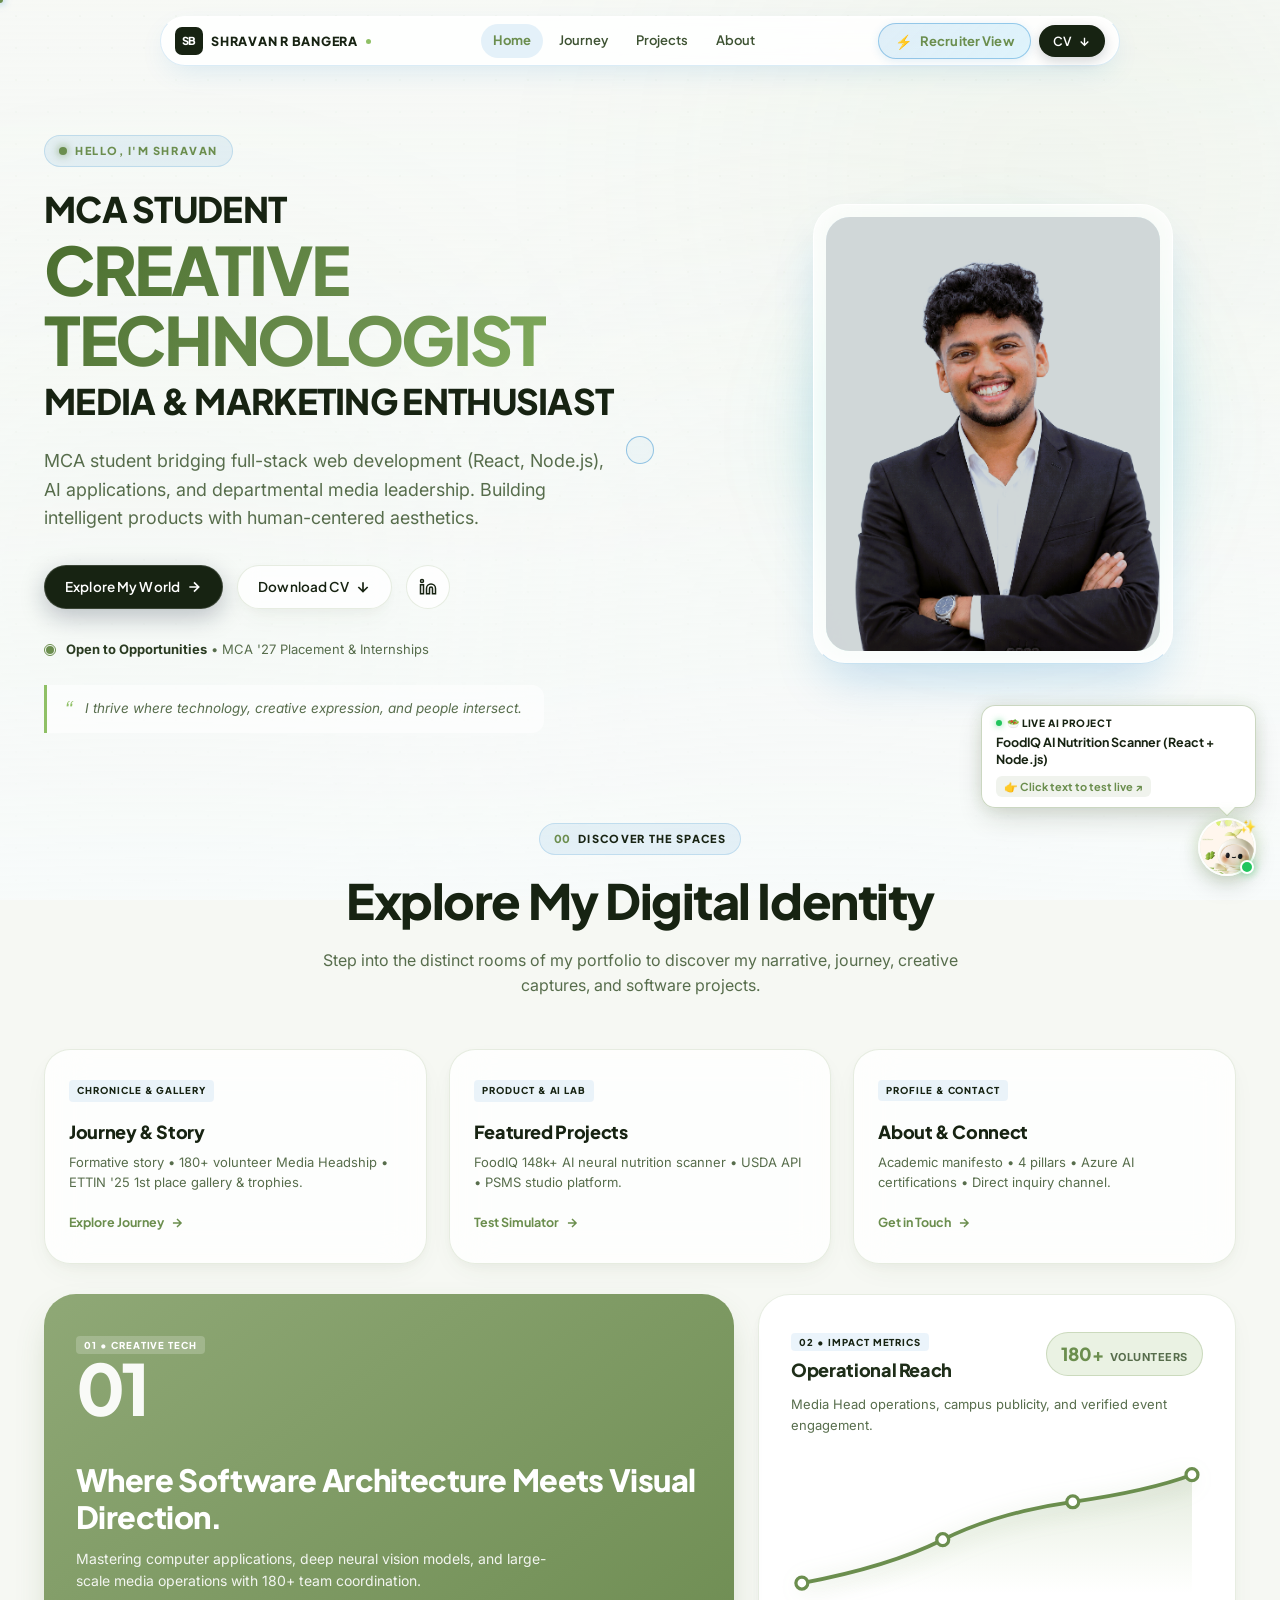
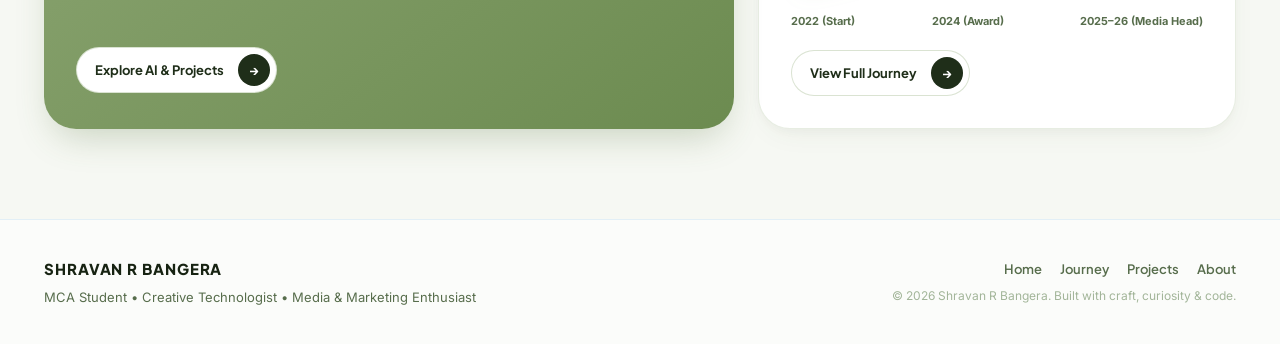
==== index.html @ a79b35d0 "Refine SproutBot AI chat panel design, SVG header icons, custom scrollbars, and avatar alignment" ====
<!DOCTYPE html>
<html lang="en">
<head>
  <meta charset="UTF-8">
  <meta name="viewport" content="width=device-width, initial-scale=1.0">
  <title>Shravan R Bangera | Digital Identity &amp; Studio</title>
  <meta name="description" content="Official personal digital studio of Shravan R Bangera — MCA student, creative technologist, media & marketing enthusiast, and award-winning photographer.">
  <meta name="author" content="Shravan R Bangera">
  <meta name="theme-color" content="#F8FBFC">

  <!-- Open Graph / Social Sharing -->
  <meta property="og:title" content="Shravan R Bangera | Creative Technologist &amp; Media Enthusiast">
  <meta property="og:description" content="A digital identity combining computer applications, visual storytelling, and departmental media leadership.">
  <meta property="og:image" content="assets/shravan-portrait.png">
  <meta property="og:type" content="website">

  <!-- Favicon -->
  <link rel="icon" type="image/svg+xml" href="data:image/svg+xml,<svg xmlns='http://www.w3.org/2000/svg' viewBox='0 0 32 32'><rect width='32' height='32' rx='8' fill='%230878C9'/><text x='16' y='22' font-family='sans-serif' font-size='18' font-weight='bold' fill='white' text-anchor='middle'>S</text></svg>">

  <!-- Google Fonts -->
  <link rel="preconnect" href="https://fonts.googleapis.com">
  <link rel="preconnect" href="https://fonts.gstatic.com" crossorigin>
  <link href="https://fonts.googleapis.com/css2?family=Inter:wght@300;400;500;600;700&family=Plus+Jakarta+Sans:ital,wght@0,300;0,400;0,500;0,600;0,700;0,800;1,600&display=swap" rel="stylesheet">

  <!-- Primary Stylesheet -->
  <link rel="stylesheet" href="style.css">
</head>
<body data-page="home">

  <!-- Custom Magnetic Cursor (Desktop) -->
  <div class="cursor-dot" id="cursorDot" aria-hidden="true"></div>
  <div class="cursor-ring" id="cursorRing" aria-hidden="true">
    <span class="cursor-label" id="cursorLabel"></span>
  </div>

  <!-- Ambient Glowing Background Canvas -->
  <div class="ambient-canvas" aria-hidden="true">
    <div class="ambient-orb orb-primary"></div>
    <div class="ambient-orb orb-secondary"></div>
    <div class="ambient-orb orb-accent"></div>
    <div class="ambient-grid-pattern"></div>
    <div class="ambient-noise-layer"></div>
  </div>

  <!-- Page Transition Curtain -->
  <div class="page-transition-curtain" id="pageTransitionCurtain" aria-hidden="true">
    <div class="curtain-brand-mark">
      <span class="curtain-mono">SB</span>
      <span class="curtain-title">SHRAVAN R BANGERA</span>
    </div>
  </div>

  <!-- Floating Glass Navigation Island -->
  <header class="studio-header" id="studioHeader">
    <nav class="nav-island glass-panel" aria-label="Main Navigation">
      <a href="index.html" class="nav-brand" data-nav-link aria-label="Shravan R Bangera Home">
        <span class="brand-monogram">SB</span>
        <span class="brand-name">SHRAVAN R BANGERA</span>
        <span class="brand-dot"></span>
      </a>

      <div class="nav-menu-wrapper" id="navMenuWrapper">
        <ul class="nav-links-list">
          <li><a href="index.html" class="nav-item active" data-nav-link>Home</a></li>
          <li><a href="journey.html" class="nav-item" data-nav-link>Journey</a></li>
          <li><a href="projects.html" class="nav-item" data-nav-link>Projects</a></li>
          <li><a href="about.html" class="nav-item" data-nav-link>About</a></li>
        </ul>
      </div>

      <div class="nav-cta-actions">
        <button class="btn btn-recruiter-toggle" id="recruiterModalTrigger" data-magnetic aria-label="Open Recruiter Executive View">
          <span class="recruiter-zap">⚡</span>
          <span>Recruiter View</span>
        </button>

        <a href="assets/SHRAVAN_RESUME.pdf" download="SHRAVAN_RESUME.pdf" target="_blank" rel="noopener" class="btn btn-pill-nav" data-magnetic>
          <span>CV</span>
          <svg class="btn-icon" width="13" height="13" viewBox="0 0 24 24" fill="none" stroke="currentColor" stroke-width="2.5"><path d="M12 5v14M19 12l-7 7-7-7"/></svg>
        </a>

        <button class="menu-toggle-btn" id="menuToggleBtn" aria-label="Toggle navigation menu" aria-expanded="false">
          <span class="menu-line line-1"></span>
          <span class="menu-line line-2"></span>
          <span class="menu-line line-3"></span>
        </button>
      </div>
    </nav>
  </header>

  <!-- Main Container for Home Page -->
  <main class="page-content-wrapper" id="mainContent">

    <!-- HOME HERO SECTION -->
    <section class="section home-hero-section">
      <div class="container hero-layout-grid">
        
        <!-- Hero Left Content -->
        <div class="hero-text-block">
          
          <div class="hero-eyebrow-pill reveal-item">
            <span class="eyebrow-pulse-dot"></span>
            <span class="eyebrow-text">HELLO, I'M SHRAVAN</span>
          </div>

          <div class="hero-headline-group reveal-item" data-delay="100">
            <h1 class="hero-main-title">
              <span class="title-sub-line">MCA STUDENT</span>
              <span class="title-hero-line gradient-text-lumina">CREATIVE TECHNOLOGIST</span>
              <span class="title-sub-line">MEDIA &amp; MARKETING ENTHUSIAST</span>
            </h1>
          </div>

          <p class="hero-bio-lead reveal-item" data-delay="200">
            MCA student bridging full-stack web development (React, Node.js), AI applications, and departmental media leadership. Building intelligent products with human-centered aesthetics.
          </p>

          <div class="hero-actions-cluster reveal-item" data-delay="300">
            <a href="about.html" class="btn btn-primary-glow" data-nav-link data-magnetic>
              <span>Explore My World</span>
              <svg class="btn-arrow" width="16" height="16" viewBox="0 0 24 24" fill="none" stroke="currentColor" stroke-width="2.5"><path d="M5 12h14M12 5l7 7-7 7"/></svg>
            </a>
            <a href="assets/SHRAVAN_RESUME.pdf" download="SHRAVAN_RESUME.pdf" target="_blank" rel="noopener" class="btn btn-glass-card" data-magnetic>
              <span>Download CV</span>
              <svg class="btn-arrow" width="16" height="16" viewBox="0 0 24 24" fill="none" stroke="currentColor" stroke-width="2.5"><path d="M12 5v14M19 12l-7 7-7-7"/></svg>
            </a>
            <a href="https://www.linkedin.com/in/shravan-r-bangera-7bb053246" target="_blank" rel="noopener" class="btn btn-glass-icon" aria-label="LinkedIn Profile" data-magnetic>
              <svg width="18" height="18" viewBox="0 0 24 24" fill="none" stroke="currentColor" stroke-width="2"><path d="M16 8a6 6 0 0 1 6 6v7h-4v-7a2 2 0 0 0-2-2 2 2 0 0 0-2 2v7h-4v-7a6 6 0 0 1 6-6z"/><rect x="2" y="9" width="4" height="12"/><circle cx="4" cy="4" r="2"/></svg>
            </a>
          </div>

          <div class="hero-status-strip reveal-item" data-delay="400">
            <div class="status-indicator">
              <span class="pulse-ring"></span>
              <span class="status-dot"></span>
            </div>
            <span class="status-msg"><strong>Open to Opportunities</strong> &bull; MCA '27 Placement &amp; Internships</span>
          </div>

          <div class="hero-editorial-quote reveal-item" data-delay="450">
            <span class="quote-symbol">“</span>
            <p>I thrive where technology, creative expression, and people intersect.</p>
          </div>
        </div>

        <!-- Hero Right: Portrait with Glass Halo -->
        <div class="hero-visual-block reveal-item" data-delay="250">
          <div class="portrait-stage-wrapper" id="portraitStage">
            <div class="portrait-aura-glow" aria-hidden="true"></div>
            <div class="portrait-glass-aperture">
              <div class="portrait-image-container">
                <img src="assets/shravan-portrait.png" alt="Shravan R Bangera - MCA Student and Creative Technologist" class="portrait-image" loading="eager">
              </div>
              <div class="portrait-glass-rim"></div>
            </div>
          </div>
        </div>

      </div>
    </section>

    <!-- DIGITAL STUDIO ROOM PORTALS -->
    <section class="section home-portals-section">
      <div class="container">
        
        <div class="section-editorial-header text-center">
          <div class="header-tag-pill">
            <span class="tag-number">00</span>
            <span class="tag-title">DISCOVER THE SPACES</span>
          </div>
          <h2 class="section-giant-title">Explore My Digital Identity</h2>
          <p class="section-lead-paragraph">
            Step into the distinct rooms of my portfolio to discover my narrative, journey, creative captures, and software projects.
          </p>
        </div>

        <div class="portals-quad-grid" style="grid-template-columns: repeat(auto-fit, minmax(280px, 1fr));">
          
          <!-- Portal 1: Journey (Story, Milestones & Creative Work) -->
          <a href="journey.html" class="portal-room-card glass-panel" data-nav-link>
            <div class="portal-card-top">
              <span class="portal-badge">CHRONICLE &amp; GALLERY</span>
            </div>
            <h3 class="portal-title">Journey &amp; Story</h3>
            <p class="portal-sub">Formative story &bull; 180+ volunteer Media Headship &bull; ETTIN '25 1st place gallery &amp; trophies.</p>
            <div class="portal-cta-arrow">
              <span>Explore Journey</span>
              <svg width="14" height="14" viewBox="0 0 24 24" fill="none" stroke="currentColor" stroke-width="2.5"><path d="M5 12h14M12 5l7 7-7 7"/></svg>
            </div>
          </a>

          <!-- Portal 2: Projects & AI Lab -->
          <a href="projects.html" class="portal-room-card glass-panel" data-nav-link>
            <div class="portal-card-top">
              <span class="portal-badge">PRODUCT &amp; AI LAB</span>
            </div>
            <h3 class="portal-title">Featured Projects</h3>
            <p class="portal-sub">FoodIQ 148k+ AI neural nutrition scanner &bull; USDA API &bull; PSMS studio platform.</p>
            <div class="portal-cta-arrow">
              <span>Test Simulator</span>
              <svg width="14" height="14" viewBox="0 0 24 24" fill="none" stroke="currentColor" stroke-width="2.5"><path d="M5 12h14M12 5l7 7-7 7"/></svg>
            </div>
          </a>

          <!-- Portal 3: About & Contact -->
          <a href="about.html" class="portal-room-card glass-panel" data-nav-link>
            <div class="portal-card-top">
              <span class="portal-badge">PROFILE &amp; CONTACT</span>
            </div>
            <h3 class="portal-title">About &amp; Connect</h3>
            <p class="portal-sub">Academic manifesto &bull; 4 pillars &bull; Azure AI certifications &bull; Direct inquiry channel.</p>
            <div class="portal-cta-arrow">
              <span>Get in Touch</span>
              <svg width="14" height="14" viewBox="0 0 24 24" fill="none" stroke="currentColor" stroke-width="2.5"><path d="M5 12h14M12 5l7 7-7 7"/></svg>
            </div>
          </a>

        </div>

        <!-- BENTO TELEMETRY & STUDIO HIGHLIGHTS (Editorial Bento Grid) -->
        <div class="bento-hero-grid reveal-item" data-delay="300">
          
          <!-- Left Bento Green Card (Inspired by Image 1) -->
          <div class="bento-card-green">
            <div class="bento-card-top">
              <span class="portal-badge" style="background: rgba(255,255,255,0.2); color: #FFFFFF;">01 &bull; CREATIVE TECH</span>
              <div class="bento-big-num">01</div>
            </div>
            
            <div>
              <h3 style="font-size: clamp(1.4rem, 2.4vw, 2rem); font-weight: 800; line-height: 1.2; margin-bottom: 12px;">
                Where Software Architecture Meets Visual Direction.
              </h3>
              <p style="font-size: 14px; opacity: 0.9; line-height: 1.6; margin-bottom: 24px; max-width: 480px;">
                Mastering computer applications, deep neural vision models, and large-scale media operations with 180+ team coordination.
              </p>
            </div>

            <a href="projects.html" class="bento-pill-action" data-nav-link>
              <span>Explore AI &amp; Projects</span>
              <span class="bento-circle-arrow">&rarr;</span>
            </a>
          </div>

          <!-- Right Bento Cream Card with Interactive Telemetry Chart -->
          <div class="bento-card-cream">
            <div>
              <div class="chart-header-row" style="margin-bottom: 12px;">
                <div class="chart-title-group">
                  <span class="portal-badge">02 &bull; IMPACT METRICS</span>
                  <h3 style="margin-top: 6px;">Operational Reach</h3>
                </div>
                <div class="chart-hud-stat">
                  <span class="chart-hud-val">180+</span>
                  <span class="chart-hud-label">Volunteers</span>
                </div>
              </div>

              <p style="font-size: 13px; color: var(--text-muted); margin-bottom: 16px;">
                Media Head operations, campus publicity, and verified event engagement.
              </p>

              <!-- Interactive SVG Telemetry Sparkline Chart -->
              <svg class="svg-telemetry-chart" viewBox="0 0 380 140" aria-label="Volunteer & Operations Growth Chart">
                <defs>
                  <linearGradient id="sageAreaGrad" x1="0" y1="0" x2="0" y2="1">
                    <stop offset="0%" stop-color="#6B8E4E" stop-opacity="0.35"/>
                    <stop offset="100%" stop-color="#8FC065" stop-opacity="0.0"/>
                  </linearGradient>
                </defs>
                <path class="chart-area" d="M 10 120 Q 90 105, 140 80 T 260 45 T 370 20 L 370 130 L 10 130 Z"/>
                <path class="chart-line" d="M 10 120 Q 90 105, 140 80 T 260 45 T 370 20"/>
                
                <!-- Data Points -->
                <circle class="chart-point" cx="10" cy="120" data-val="2022: Social Media Coordinator (15+)"/>
                <circle class="chart-point" cx="140" cy="80" data-val="2023: Digital Head (60+)"/>
                <circle class="chart-point" cx="260" cy="45" data-val="2024: Best Service Award (120+)"/>
                <circle class="chart-point" cx="370" cy="20" data-val="2025: Media Head (180+ Team)"/>
              </svg>

              <div style="display: flex; justify-content: space-between; font-size: 11px; font-weight: 700; color: var(--text-muted); margin-top: 8px;">
                <span>2022 (Start)</span>
                <span>2024 (Award)</span>
                <span>2025–26 (Media Head)</span>
              </div>
            </div>

            <div style="margin-top: 20px;">
              <a href="journey.html" class="bento-pill-action" data-nav-link>
                <span>View Full Journey</span>
                <span class="bento-circle-arrow">&rarr;</span>
              </a>
            </div>
          </div>

        </div>

      </div>
    </section>

  </main>

  <!-- RECRUITER EXECUTIVE BRIEFING MODAL -->
  <div class="modal-scrim" id="recruiterModal" role="dialog" aria-modal="true" aria-hidden="true" tabindex="-1">
    <div class="recruiter-dialog glass-panel">
      <button class="modal-close-trigger" id="recruiterCloseBtn" aria-label="Close Recruiter View" data-magnetic>&times;</button>
      
      <div class="recruiter-header-bar">
        <div>
          <span class="recruiter-kicker">⚡ 1-MINUTE EXECUTIVE BRIEFING</span>
          <h2 class="recruiter-name">SHRAVAN R BANGERA</h2>
          <p class="recruiter-title">MCA Postgraduate Student &bull; Full-Stack &amp; AI Applications &bull; Media &amp; Marketing Operations</p>
        </div>
        <a href="assets/SHRAVAN_RESUME.pdf" download="SHRAVAN_RESUME.pdf" target="_blank" rel="noopener" class="btn btn-primary-glow" data-magnetic>
          <span>Download Official CV (PDF)</span>
          <svg width="14" height="14" viewBox="0 0 24 24" fill="none" stroke="currentColor" stroke-width="2.5"><path d="M12 5v14M19 12l-7 7-7-7"/></svg>
        </a>
      </div>

      <div class="recruiter-body-grid">
        
        <!-- Column 1: Core Value Proposition -->
        <div class="recruiter-col">
          <h3 class="recruiter-section-title">Candidate Profile</h3>
          <p class="recruiter-summary-text">
            MCA postgraduate student with hands-on experience in full-stack web development (React, Node.js/Express), AI-powered applications, and project/event coordination. Skilled in technical documentation, data management, and digital campaigns.
          </p>

          <h3 class="recruiter-section-title" style="margin-top: 18px;">Education</h3>
          <ul class="recruiter-quick-list">
            <li><strong>MCA (2025–2027)</strong> — N.M.A.M. Institute of Technology, Nitte</li>
            <li><strong>BCA (2022–2025)</strong> — Dr. NSAM First Grade College, Nitte</li>
          </ul>

          <h3 class="recruiter-section-title" style="margin-top: 18px;">Core Competencies</h3>
          <div class="recruiter-chips">
            <span>Python</span>
            <span>MERN Stack</span>
            <span>React</span>
            <span>Node.js</span>
            <span>Express.js</span>
            <span>AI/ML Fundamentals</span>
            <span>Prompt Engineering</span>
            <span>Project Coordination</span>
            <span>Media Operations</span>
            <span>Git &amp; SQL</span>
          </div>
        </div>

        <!-- Column 2: Key Milestones & Direct Actions -->
        <div class="recruiter-col">
          <h3 class="recruiter-section-title">Verified Key Milestones</h3>
          <ul class="recruiter-milestones-list">
            <li><strong>Media Head (MCA Dept, NMAMIT):</strong> Coordinated logistics &amp; media across 5+ programs with 180+ volunteers; published 15+ promotional campaigns.</li>
            <li><strong>Media Team Member (BCA Program):</strong> Grew average post engagement by 87% across 4 departmental events; cut documentation time by 50% using AI tools.</li>
            <li><strong>Internship (Zephyr Technologies):</strong> Prepared technical documentation for MERN Stack projects and development workflows.</li>
            <li><strong>Top Project (FoodIQ):</strong> AI food recognition web app (React, Node.js/Express) with 148,000+ image deep learning model &amp; USDA nutrition database.</li>
            <li><strong>Honours &amp; Awards:</strong> 1st Place Photography (ETTIN 2025 National Fest &amp; Nitte Aqua Lens 2024); 2nd Place (AGON 2024).</li>
          </ul>

          <h3 class="recruiter-section-title" style="margin-top: 18px;">Direct Placement Contacts</h3>
          <div class="recruiter-contact-strip">
            <a href="mailto:shravanrbangera@gmail.com" class="rec-contact-item">📧 shravanrbangera@gmail.com</a>
            <a href="tel:+919964429300" class="rec-contact-item">📱 +91 9964429300</a>
            <a href="https://www.linkedin.com/in/shravan-r-bangera-7bb053246" target="_blank" rel="noopener" class="rec-contact-item">🔗 linkedin.com/in/shravan-r-bangera-7bb053246</a>
            <a href="assets/shravan-bangera-resume.html" target="_blank" rel="noopener" class="rec-contact-item">📄 View Interactive HTML Resume</a>
          </div>
        </div>

      </div>
    </div>
  </div>

  <!-- Shared Minimal Footer -->
  <footer class="studio-footer">
    <div class="container footer-content-wrap">
      <div class="footer-left-brand">
        <a href="index.html" class="footer-logo" data-nav-link>SHRAVAN R BANGERA</a>
        <p class="footer-identity-tag">MCA Student &bull; Creative Technologist &bull; Media &amp; Marketing Enthusiast</p>
      </div>

      <div class="footer-right-cluster">
        <div class="footer-nav-links">
          <a href="index.html" data-nav-link>Home</a>
          <a href="journey.html" data-nav-link>Journey</a>
          <a href="projects.html" data-nav-link>Projects</a>
          <a href="about.html" data-nav-link>About</a>
        </div>
        <p class="footer-copyright">&copy; 2026 Shravan R Bangera. Built with craft, curiosity &amp; code.</p>
      </div>
    </div>
  </footer>

  <!-- Interactive Smart AI Robot Companion & Profile Navigator -->
  <aside class="cloud-mascot-companion" id="cloudMascot" aria-label="Smart AI Profile Navigator">
    <div class="mascot-speech-bubble" id="mascotBubble" role="status">
      <span class="bubble-text">Hi! I'm SproutBot 🤖 Ask me anything or search my work!</span>
    </div>
    <button class="mascot-avatar-btn" id="mascotAvatarBtn" aria-label="Open SproutBot AI Profile Navigator" data-magnetic>
      <img src="assets/sprout-mascot.jpg" alt="SproutBot AI Navigator" class="mascot-img">
      <span class="mascot-sparkle">✨</span>
      <span class="mascot-badge-online"></span>
    </button>

    <!-- Smart AI Chatbot Interactive Modal Panel -->
    <div class="mascot-chat-panel glass-panel" id="mascotChatPanel" aria-hidden="true" role="dialog" aria-label="SproutBot AI Assistant">
      <div class="chat-panel-header">
        <div class="chat-header-info">
          <div class="chat-avatar-frame">
            <img src="assets/sprout-mascot.jpg" alt="SproutBot" class="chat-avatar-mini">
            <span class="avatar-live-dot"></span>
          </div>
          <div>
            <div class="chat-bot-title">SproutBot AI <span class="bot-badge">SMART GUIDE</span></div>
            <div class="chat-bot-status">Trained on Shravan's Full Profile</div>
          </div>
        </div>
        <div class="chat-header-actions">
          <button class="chat-icon-btn" id="chatResetBtn" title="Clear Conversation" aria-label="Clear Conversation">
            <svg width="13" height="13" viewBox="0 0 24 24" fill="none" stroke="currentColor" stroke-width="2.4" stroke-linecap="round" stroke-linejoin="round">
              <path d="M3 12a9 9 0 0 1 9-9 9.75 9.75 0 0 1 6.74 2.74L21 8"></path>
              <path d="M21 3v5h-5"></path>
              <path d="M21 12a9 9 0 0 1-9 9 9.75 9.75 0 0 1-6.74-2.74L3 16"></path>
              <path d="M8 16H3v5"></path>
            </svg>
          </button>
          <button class="chat-icon-btn" id="chatCloseBtn" title="Close Chat" aria-label="Close Chat">
            <svg width="13" height="13" viewBox="0 0 24 24" fill="none" stroke="currentColor" stroke-width="2.5" stroke-linecap="round" stroke-linejoin="round">
              <line x1="18" y1="6" x2="6" y2="18"></line>
              <line x1="6" y1="6" x2="18" y2="18"></line>
            </svg>
          </button>
        </div>
      </div>

      <div class="chat-quick-chips-bar" id="chatQuickChips">
        <button class="chat-chip-btn" data-query="projects">🚀 Projects</button>
        <button class="chat-chip-btn" data-query="foodiq">🥗 FoodIQ AI</button>
        <button class="chat-chip-btn" data-query="awards">🏆 Awards</button>
        <button class="chat-chip-btn" data-query="photography">📸 Photography</button>
        <button class="chat-chip-btn" data-query="leadership">📢 180+ Volunteers</button>
        <button class="chat-chip-btn" data-query="skills">🛠️ Skills</button>
        <button class="chat-chip-btn" data-query="resume">📄 Resume</button>
        <button class="chat-chip-btn" data-query="contact">📧 Contact</button>
      </div>

      <div class="chat-messages-container" id="chatMessagesContainer" role="log" aria-live="polite"></div>

      <form class="chat-input-wrapper" id="chatInputForm" autocomplete="off">
        <input 
          type="text" 
          id="chatInputText" 
          class="chat-input-field" 
          placeholder="Ask me anything (e.g. FoodIQ, awards, skills)..." 
          aria-label="Ask SproutBot AI"
        >
        <button type="submit" class="chat-send-btn" id="chatSendBtn" aria-label="Send query">
          <svg width="15" height="15" viewBox="0 0 24 24" fill="none" stroke="currentColor" stroke-width="2.5" stroke-linecap="round" stroke-linejoin="round">
            <line x1="22" y1="2" x2="11" y2="13"></line>
            <polygon points="22 2 15 22 11 13 2 9 22 2"></polygon>
          </svg>
        </button>
      </form>
    </div>
  </aside>

  <!-- Script -->
  <script src="script.js"></script>
</body>
</html>
---- style.css ----
/* ==========================================================================
   SHRAVAN R BANGERA — MULTI-PAGE DIGITAL STUDIO STYLESHEET
   Design Language: Apple Cleanliness + Studio Editorial + Frutiger Aero Glow + Soft Glassmorphism
   ========================================================================== */

/* --------------------------------------------------------------------------
   1. DESIGN TOKENS & CSS CUSTOM PROPERTIES
   -------------------------------------------------------------------------- */
:root {
  /* Color Palette — Sage, Pistachio & Forest Green */
  --sage-deep: #172312;
  --sage-dark: #2A3B21;
  --sage-primary: #6B8E4E;
  --sage-vivid: #7BA35A;
  --sage-sprout: #8FC065;
  --sage-light: #BDDAA5;
  --sage-pale: #EAF2E3;
  --sage-tint: #F2F7ED;

  --forest-dark: #1F2E19;
  --forest-surface: #24351D;

  --cream-pure: #FFFFFF;
  --cream-soft: #FAF8F5;
  --cream-warm: #F6F8F3;

  --gold-accent: #EAB308;
  --gold-pale: #FEF9C3;

  /* Semantic Aliases */
  --blue-primary: #6B8E4E;
  --blue-vivid: #7BA35A;
  --blue-bright: #8FC065;
  --blue-pale: #EAF2E3;

  --teal-accent: #8FC065;
  --teal-vivid: #6B8E4E;
  --teal-light: #BDDAA5;
  --teal-pale: #EAF2E3;

  --emerald-green: #6B8E4E;
  --emerald-dark: #2A3B21;
  --emerald-pale: #EAF2E3;

  --color-primary: #6B8E4E;
  --color-accent: #8FC065;
  --color-slate-900: #172312;
  --color-slate-800: #24351D;
  --color-slate-700: #3D5232;
  --color-slate-600: #576D4C;
  --color-slate-500: #7E9374;
  --color-slate-400: #A2B599;
  --color-slate-200: #E4ECE0;

  /* Forest Charcoal & Contrast Bases */
  --navy-dark: #172312;
  --navy-deep: #1F2E19;
  --navy-surface: #24351D;
  --navy-glass: rgba(23, 35, 18, 0.94);
  --color-primary-dark: #2A3B21;
  --shadow-glow-blue: 0 10px 30px -5px rgba(107, 142, 78, 0.35);
  --shadow-glow-sage: 0 10px 30px -5px rgba(107, 142, 78, 0.35);

  /* Backgrounds & Surfaces */
  --bg-main: #F6F8F3;
  --bg-alt: #EDF3E8;
  --bg-pure: #FFFFFF;
  --bg-card: rgba(255, 255, 255, 0.88);
  --bg-card-hover: rgba(255, 255, 255, 0.98);

  /* Text & Content */
  --text-dark: #172312;
  --text-secondary: #3D5232;
  --text-muted: #576D4C;
  --text-light: #7E9374;
  --text-faint: #A2B599;
  --text-inverse: #FFFFFF;

  /* Glassmorphism Specs */
  --glass-bg: rgba(255, 255, 255, 0.82);
  --glass-bg-hover: rgba(255, 255, 255, 0.96);
  --glass-border: rgba(107, 142, 78, 0.16);
  --glass-border-hover: rgba(107, 142, 78, 0.35);
  --glass-border-light: rgba(255, 255, 255, 0.95);
  --glass-blur: blur(20px) saturate(180%);
  --glass-shadow: 0 10px 30px -10px rgba(60, 90, 40, 0.08), 0 4px 12px rgba(0, 0, 0, 0.03);
  --glass-shadow-hover: 0 20px 45px -12px rgba(60, 90, 40, 0.16), 0 8px 24px rgba(0, 0, 0, 0.05);

  /* Gradients */
  --grad-lumina: linear-gradient(135deg, #4A6E2E 0%, #6B8E4E 50%, #8FC065 100%);
  --grad-blue-glow: linear-gradient(135deg, #6B8E4E 0%, #8FC065 100%);
  --grad-teal-glow: linear-gradient(135deg, #5E8043 0%, #8FC065 100%);
  --grad-navy-glass: linear-gradient(145deg, rgba(31, 46, 25, 0.95), rgba(36, 53, 29, 0.98));
  --grad-moss-bento: linear-gradient(145deg, #8FA876 0%, #6C8B50 100%);

  /* Typography */
  --font-primary: 'Plus Jakarta Sans', -apple-system, BlinkMacSystemFont, 'Segoe UI', Roboto, sans-serif;
  --font-heading: 'Plus Jakarta Sans', -apple-system, BlinkMacSystemFont, 'Segoe UI', Roboto, sans-serif;
  --font-body: 'Inter', -apple-system, BlinkMacSystemFont, 'Segoe UI', Roboto, sans-serif;

  /* Layout & Radii */
  --radius-xs: 6px;
  --radius-sm: 12px;
  --radius-md: 18px;
  --radius-lg: 26px;
  --radius-xl: 32px;
  --radius-full: 9999px;
  --container-width: 1240px;
  --z-modal: 99999;

  /* Transitions & Easings */
  --ease-spring: cubic-bezier(0.16, 1, 0.3, 1);
  --ease-smooth: cubic-bezier(0.4, 0, 0.2, 1);
  --time-fast: 180ms;
  --time-normal: 350ms;
  --time-slow: 600ms;
}

/* --------------------------------------------------------------------------
   2. GLOBAL RESET & BASE STYLES
   -------------------------------------------------------------------------- */
*, *::before, *::after {
  box-sizing: border-box;
  margin: 0;
  padding: 0;
}

html {
  scroll-behavior: smooth;
  font-size: 16px;
  -webkit-text-size-adjust: 100%;
}

body {
  font-family: var(--font-body);
  background-color: var(--bg-main);
  color: var(--text-dark);
  line-height: 1.65;
  overflow-x: hidden;
  position: relative;
  min-height: 100vh;
  display: flex;
  flex-direction: column;
  -webkit-font-smoothing: antialiased;
  -moz-osx-font-smoothing: grayscale;
}

.page-content-wrapper {
  flex-grow: 1;
  position: relative;
  z-index: 1;
  opacity: 1;
  transform: translateY(0);
  transition: opacity var(--time-normal) var(--ease-spring), transform var(--time-normal) var(--ease-spring);
}

.page-content-wrapper.page-enter {
  animation: pageFadeIn 450ms var(--ease-spring) forwards;
}

@keyframes pageFadeIn {
  from { opacity: 0; transform: translateY(18px); }
  to { opacity: 1; transform: translateY(0); }
}

h1, h2, h3, h4, h5, h6 {
  font-family: var(--font-primary);
  color: var(--text-dark);
  line-height: 1.25;
  font-weight: 700;
  letter-spacing: -0.02em;
}

a {
  color: inherit;
  text-decoration: none;
}

button {
  font-family: inherit;
  border: none;
  background: none;
  cursor: pointer;
}

img, svg {
  display: block;
  max-width: 100%;
}

.container {
  width: 100%;
  max-width: var(--container-width);
  margin-left: auto;
  margin-right: auto;
  padding-left: 24px;
  padding-right: 24px;
}

.section {
  padding-top: 80px;
  padding-bottom: 80px;
  position: relative;
}

.inner-page-hero {
  padding-top: 140px;
  padding-bottom: 60px;
}

@media (max-width: 768px) {
  .section {
    padding-top: 55px;
    padding-bottom: 55px;
  }
  .inner-page-hero {
    padding-top: 105px;
    padding-bottom: 45px;
  }
}

/* --------------------------------------------------------------------------
   3. CUSTOM MAGNETIC CURSOR (Desktop Only)
   -------------------------------------------------------------------------- */
@media (hover: hover) and (pointer: fine) {
  body {
    cursor: default;
  }

  .cursor-dot {
    position: fixed;
    top: 0;
    left: 0;
    width: 6px;
    height: 6px;
    background-color: var(--blue-primary);
    border-radius: 50%;
    pointer-events: none;
    z-index: 99999;
    transform: translate(-50%, -50%);
    transition: opacity var(--time-fast) var(--ease-spring);
    box-shadow: 0 0 8px rgba(8, 120, 201, 0.7);
  }

  .cursor-ring {
    position: fixed;
    top: 0;
    left: 0;
    width: 28px;
    height: 28px;
    border: 1.5px solid rgba(8, 120, 201, 0.4);
    background-color: rgba(8, 120, 201, 0.04);
    border-radius: 50%;
    pointer-events: none;
    z-index: 99998;
    transform: translate(-50%, -50%);
    display: flex;
    align-items: center;
    justify-content: center;
    transition: width var(--time-normal) var(--ease-spring),
                height var(--time-normal) var(--ease-spring),
                background-color var(--time-normal) var(--ease-spring),
                border-color var(--time-normal) var(--ease-spring);
  }

  .cursor-label {
    display: none;
  }

  .cursor-ring.cursor-hover {
    width: 38px;
    height: 38px;
    background-color: rgba(8, 120, 201, 0.08);
    border-color: var(--teal-accent);
  }

  .cursor-ring.cursor-text-active {
    width: 38px;
    height: 38px;
    background-color: rgba(8, 120, 201, 0.08);
    border-color: var(--blue-primary);
  }
}

@media (hover: none), (pointer: coarse) {
  .cursor-dot, .cursor-ring {
    display: none !important;
  }
}

/* --------------------------------------------------------------------------
   4. AMBIENT BACKGROUND & TRANSITION CURTAIN
   -------------------------------------------------------------------------- */
.ambient-canvas {
  position: fixed;
  top: 0;
  left: 0;
  width: 100vw;
  height: 100vh;
  pointer-events: none;
  z-index: -1;
  overflow: hidden;
}

.ambient-orb {
  position: absolute;
  border-radius: 50%;
  filter: blur(140px);
  opacity: 0.45;
  animation: floatOrb 22s infinite alternate ease-in-out;
}

.orb-primary {
  width: 650px;
  height: 650px;
  top: -150px;
  right: -100px;
  background: radial-gradient(circle, rgba(107, 142, 78, 0.26) 0%, rgba(143, 192, 101, 0.12) 70%, transparent 100%);
  animation-duration: 25s;
}

.orb-secondary {
  width: 550px;
  height: 550px;
  bottom: 5%;
  left: -120px;
  background: radial-gradient(circle, rgba(143, 192, 101, 0.22) 0%, rgba(189, 218, 165, 0.14) 70%, transparent 100%);
  animation-duration: 20s;
  animation-delay: -5s;
}

.orb-accent {
  width: 480px;
  height: 480px;
  top: 45%;
  right: 18%;
  background: radial-gradient(circle, rgba(107, 142, 78, 0.18) 0%, rgba(234, 242, 227, 0.3) 70%, transparent 100%);
  animation-duration: 28s;
  animation-delay: -10s;
}

@keyframes floatOrb {
  0% { transform: translate3d(0, 0, 0) scale(1); }
  50% { transform: translate3d(30px, 40px, 0) scale(1.08); }
  100% { transform: translate3d(-30px, -20px, 0) scale(0.95); }
}

.ambient-grid-pattern {
  position: absolute;
  inset: 0;
  background-image: radial-gradient(rgba(107, 142, 78, 0.08) 1px, transparent 1px);
  background-size: 32px 32px;
  opacity: 0.6;
}

.ambient-noise-layer {
  position: absolute;
  inset: 0;
  background: linear-gradient(to bottom, rgba(248, 251, 252, 0.3), rgba(248, 251, 252, 0.8));
}

/* Page Transition Curtain */
.page-transition-curtain {
  position: fixed;
  inset: 0;
  background: var(--navy-dark);
  z-index: 999999;
  display: flex;
  align-items: center;
  justify-content: center;
  opacity: 0;
  pointer-events: none;
  transition: opacity 280ms var(--ease-spring);
}

.page-transition-curtain.active {
  opacity: 1;
  pointer-events: auto;
}

.curtain-brand-mark {
  display: flex;
  align-items: center;
  gap: 14px;
}

.curtain-mono {
  width: 44px;
  height: 44px;
  border-radius: 12px;
  background: var(--blue-primary);
  color: #FFFFFF;
  font-family: var(--font-primary);
  font-size: 16px;
  font-weight: 800;
  display: flex;
  align-items: center;
  justify-content: center;
  box-shadow: 0 0 24px rgba(8, 120, 201, 0.6);
}

.curtain-title {
  font-family: var(--font-primary);
  font-size: 14px;
  font-weight: 800;
  letter-spacing: 0.14em;
  color: #FFFFFF;
}

/* --------------------------------------------------------------------------
   5. GLASSMORPHISM & CORE UTILITIES
   -------------------------------------------------------------------------- */
.glass-panel {
  background: var(--glass-bg);
  backdrop-filter: var(--glass-blur);
  -webkit-backdrop-filter: var(--glass-blur);
  border: 1px solid var(--glass-border);
  border-top: 1px solid var(--glass-border-light);
  border-radius: var(--radius-lg);
  box-shadow: var(--glass-shadow);
  transition: transform var(--time-normal) var(--ease-spring),
              box-shadow var(--time-normal) var(--ease-spring),
              border-color var(--time-normal) var(--ease-spring),
              background-color var(--time-normal) var(--ease-spring);
}

.glass-panel:hover {
  background: var(--glass-bg-hover);
  border-color: var(--glass-border-hover);
  box-shadow: var(--glass-shadow-hover);
}

.gradient-text-lumina {
  background: var(--grad-lumina);
  -webkit-background-clip: text;
  -webkit-text-fill-color: transparent;
  display: inline-block;
}

/* --------------------------------------------------------------------------
   6. FLOATING GLASS HEADER & NAVIGATION
   -------------------------------------------------------------------------- */
.studio-header {
  position: fixed;
  top: 16px;
  left: 0;
  width: 100%;
  z-index: 1000;
  display: flex;
  justify-content: center;
  padding-left: 16px;
  padding-right: 16px;
  pointer-events: none;
  transition: top var(--time-normal) var(--ease-spring);
}

.nav-island {
  display: flex;
  align-items: center;
  justify-content: space-between;
  width: 100%;
  max-width: 960px;
  padding: 6px 14px;
  border-radius: var(--radius-full);
  background: rgba(255, 255, 255, 0.88);
  backdrop-filter: blur(24px) saturate(190%);
  -webkit-backdrop-filter: blur(24px) saturate(190%);
  border: 1px solid rgba(8, 120, 201, 0.14);
  border-top: 1px solid rgba(255, 255, 255, 0.95);
  box-shadow: 0 10px 30px -8px rgba(8, 120, 201, 0.14), 0 0 0 1px rgba(255, 255, 255, 0.6) inset;
  pointer-events: auto;
  transition: all var(--time-normal) var(--ease-spring);
}

.studio-header.header-condensed {
  top: 8px;
}

.studio-header.header-condensed .nav-island {
  padding: 5px 12px;
  background: rgba(255, 255, 255, 0.96);
  box-shadow: 0 14px 32px -8px rgba(8, 120, 201, 0.2);
}

.nav-brand {
  display: flex;
  align-items: center;
  gap: 8px;
  text-decoration: none;
  flex-shrink: 0;
}

.brand-monogram {
  display: inline-flex;
  align-items: center;
  justify-content: center;
  width: 28px;
  height: 28px;
  border-radius: 7px;
  background: var(--navy-dark);
  color: var(--text-inverse);
  font-family: var(--font-primary);
  font-size: 11px;
  font-weight: 800;
  letter-spacing: -0.02em;
}

.brand-name {
  font-family: var(--font-primary);
  font-size: 12.5px;
  font-weight: 800;
  letter-spacing: 0.06em;
  color: var(--navy-dark);
}

.brand-dot {
  width: 5px;
  height: 5px;
  border-radius: 50%;
  background-color: var(--teal-accent);
  display: inline-block;
}

.nav-links-list {
  display: flex;
  align-items: center;
  list-style: none;
  gap: 4px;
  margin: 0;
  padding: 0;
}

.nav-item {
  display: inline-flex;
  align-items: center;
  padding: 6px 12px;
  border-radius: var(--radius-full);
  font-family: var(--font-primary);
  font-size: 13px;
  font-weight: 600;
  color: var(--text-secondary);
  text-decoration: none;
  transition: all var(--time-fast) var(--ease-smooth);
  position: relative;
}

.nav-item:hover {
  color: var(--navy-dark);
  background-color: rgba(8, 120, 201, 0.07);
}

.nav-item.active {
  color: var(--blue-primary);
  background-color: rgba(8, 120, 201, 0.1);
  font-weight: 700;
}

.nav-cta-actions {
  display: flex;
  align-items: center;
  gap: 8px;
  flex-shrink: 0;
}

/* Buttons */
.btn {
  display: inline-flex;
  align-items: center;
  justify-content: center;
  gap: 6px;
  padding: 10px 20px;
  border-radius: var(--radius-full);
  font-family: var(--font-primary);
  font-size: 13.5px;
  font-weight: 600;
  letter-spacing: 0.01em;
  transition: all var(--time-normal) var(--ease-spring);
  cursor: pointer;
  white-space: nowrap;
}

.btn-pill-nav {
  padding: 6px 14px;
  font-size: 12.5px;
  background: var(--navy-dark);
  color: var(--text-inverse);
  border-radius: var(--radius-full);
  text-decoration: none;
  box-shadow: 0 4px 12px rgba(10, 25, 47, 0.18);
}

.btn-pill-nav:hover {
  background: var(--blue-primary);
  transform: translateY(-1px);
  box-shadow: 0 6px 18px rgba(8, 120, 201, 0.35);
}

.btn-primary-glow {
  background: var(--navy-dark);
  color: var(--text-inverse);
  box-shadow: 0 8px 24px rgba(10, 25, 47, 0.25);
  border: 1px solid rgba(255, 255, 255, 0.15);
}

.btn-primary-glow:hover {
  background: var(--blue-primary);
  transform: translateY(-2px);
  box-shadow: 0 12px 30px rgba(8, 120, 201, 0.4);
}

.btn-glass-card {
  background: rgba(255, 255, 255, 0.8);
  color: var(--navy-dark);
  border: 1px solid var(--glass-border);
  backdrop-filter: blur(10px);
  box-shadow: var(--glass-shadow);
}

.btn-glass-card:hover {
  background: #FFFFFF;
  border-color: var(--blue-primary);
  transform: translateY(-2px);
  box-shadow: var(--glass-shadow-hover);
}

.btn-glass-icon {
  width: 44px;
  height: 44px;
  padding: 0;
  border-radius: 50%;
  background: rgba(255, 255, 255, 0.8);
  border: 1px solid var(--glass-border);
  color: var(--navy-dark);
  display: inline-flex;
  align-items: center;
  justify-content: center;
}

.btn-glass-icon:hover {
  background: #FFFFFF;
  color: var(--blue-primary);
  border-color: var(--blue-primary);
  transform: translateY(-2px);
}

.btn-pill-outline {
  padding: 9px 20px;
  font-size: 13px;
  color: var(--navy-dark);
  background: rgba(255, 255, 255, 0.7);
  border: 1.5px solid rgba(8, 120, 201, 0.2);
  border-radius: var(--radius-full);
}

.btn-pill-outline:hover {
  background: var(--navy-dark);
  color: var(--text-inverse);
  border-color: var(--navy-dark);
  transform: translateY(-2px);
}

.btn-full {
  width: 100%;
}

.btn-arrow {
  transition: transform var(--time-fast) var(--ease-spring);
}

.btn:hover .btn-arrow {
  transform: translateX(4px);
}

/* Mobile Hamburger */
.menu-toggle-btn {
  display: none;
  flex-direction: column;
  justify-content: center;
  align-items: center;
  width: 38px;
  height: 38px;
  border-radius: 10px;
  background: rgba(8, 120, 201, 0.08);
  gap: 5px;
}

.menu-line {
  width: 18px;
  height: 2px;
  background-color: var(--navy-dark);
  border-radius: 2px;
  transition: all var(--time-normal) var(--ease-spring);
}

.menu-toggle-btn.active .line-1 {
  transform: translateY(7px) rotate(45deg);
}
.menu-toggle-btn.active .line-2 {
  opacity: 0;
  transform: scaleX(0);
}
.menu-toggle-btn.active .line-3 {
  transform: translateY(-7px) rotate(-45deg);
}

/* --------------------------------------------------------------------------
   7. HOME HERO SECTION & PORTALS
   -------------------------------------------------------------------------- */
.home-hero-section {
  min-height: 85vh;
  display: flex;
  flex-direction: column;
  justify-content: center;
  padding-top: 135px;
  padding-bottom: 40px;
}

.hero-layout-grid {
  display: grid;
  grid-template-columns: 1.15fr 0.85fr;
  align-items: center;
  gap: 50px;
}

.hero-eyebrow-pill {
  display: inline-flex;
  align-items: center;
  gap: 8px;
  padding: 6px 14px;
  border-radius: var(--radius-full);
  background: rgba(8, 120, 201, 0.08);
  border: 1px solid rgba(8, 120, 201, 0.16);
  margin-bottom: 20px;
}

.eyebrow-pulse-dot {
  width: 8px;
  height: 8px;
  border-radius: 50%;
  background-color: var(--emerald-green);
  box-shadow: 0 0 10px var(--emerald-green);
  animation: pulseBeacon 2s infinite;
}

@keyframes pulseBeacon {
  0% { transform: scale(0.9); box-shadow: 0 0 0 0 rgba(16, 185, 129, 0.7); }
  70% { transform: scale(1.1); box-shadow: 0 0 0 8px rgba(16, 185, 129, 0); }
  100% { transform: scale(0.9); box-shadow: 0 0 0 0 rgba(16, 185, 129, 0); }
}

.eyebrow-text {
  font-family: var(--font-primary);
  font-size: 11px;
  font-weight: 800;
  letter-spacing: 0.14em;
  color: var(--blue-primary);
}

.hero-main-title {
  display: flex;
  flex-direction: column;
  gap: 4px;
  margin-bottom: 24px;
}

.title-sub-line {
  font-size: clamp(1.4rem, 2.8vw, 2.2rem);
  font-weight: 800;
  color: var(--navy-dark);
  letter-spacing: -0.02em;
}

.title-hero-line {
  font-size: clamp(2.4rem, 5.2vw, 4.2rem);
  font-weight: 800;
  line-height: 1.05;
  letter-spacing: -0.035em;
}

.hero-bio-lead {
  font-size: clamp(1.05rem, 1.4vw, 1.2rem);
  color: var(--text-muted);
  line-height: 1.6;
  max-width: 580px;
  margin-bottom: 32px;
}

.hero-actions-cluster {
  display: flex;
  align-items: center;
  gap: 14px;
  flex-wrap: wrap;
  margin-bottom: 30px;
}

.hero-status-strip {
  display: flex;
  align-items: center;
  gap: 10px;
  margin-bottom: 24px;
}

.status-indicator {
  position: relative;
  display: inline-flex;
  align-items: center;
  justify-content: center;
  width: 12px;
  height: 12px;
}

.status-dot {
  width: 8px;
  height: 8px;
  background-color: var(--emerald-green);
  border-radius: 50%;
}

.pulse-ring {
  position: absolute;
  width: 100%;
  height: 100%;
  border-radius: 50%;
  border: 1.5px solid var(--emerald-green);
  animation: pulseBeacon 2s infinite;
}

.status-msg {
  font-size: 13px;
  color: var(--text-muted);
}

.status-msg strong {
  color: var(--emerald-dark);
}

.hero-editorial-quote {
  display: flex;
  align-items: flex-start;
  gap: 10px;
  padding: 12px 18px;
  background: rgba(255, 255, 255, 0.6);
  border-left: 3px solid var(--teal-accent);
  border-radius: 0 var(--radius-sm) var(--radius-sm) 0;
  font-style: italic;
  color: var(--text-muted);
  font-size: 13.5px;
  max-width: 500px;
}

.quote-symbol {
  font-family: var(--font-primary);
  font-size: 24px;
  line-height: 1;
  color: var(--teal-accent);
}

/* Portrait Glass Aperture */
.portrait-stage-wrapper {
  position: relative;
  display: flex;
  justify-content: center;
  align-items: center;
  perspective: 1000px;
}

.portrait-aura-glow {
  position: absolute;
  width: 380px;
  height: 380px;
  border-radius: 50%;
  background: radial-gradient(circle, rgba(56, 189, 248, 0.35) 0%, rgba(0, 169, 157, 0.25) 45%, transparent 70%);
  filter: blur(50px);
  z-index: 0;
  animation: pulseGlow 6s infinite alternate ease-in-out;
}

@keyframes pulseGlow {
  0% { transform: scale(0.9); opacity: 0.6; }
  100% { transform: scale(1.15); opacity: 0.95; }
}

.portrait-glass-aperture {
  position: relative;
  z-index: 1;
  width: 360px;
  height: 460px;
  border-radius: var(--radius-xl);
  padding: 12px;
  background: rgba(255, 255, 255, 0.55);
  backdrop-filter: blur(20px) saturate(180%);
  -webkit-backdrop-filter: blur(20px) saturate(180%);
  border: 1px solid rgba(255, 255, 255, 0.9);
  border-bottom: 1px solid rgba(8, 120, 201, 0.2);
  box-shadow: 0 25px 50px -12px rgba(8, 120, 201, 0.22), inset 0 0 20px rgba(255, 255, 255, 0.8);
  transition: transform var(--time-normal) var(--ease-spring);
}

.portrait-image-container {
  width: 100%;
  height: 100%;
  border-radius: calc(var(--radius-xl) - 8px);
  overflow: hidden;
  background: linear-gradient(145deg, #E0F2FE, #D1FAE5);
}

.portrait-image {
  width: 100%;
  height: 100%;
  object-fit: cover;
  object-position: center top;
  transition: transform var(--time-slow) var(--ease-spring);
}

.portrait-glass-aperture:hover .portrait-image {
  transform: scale(1.04);
}

/* Floating Badges */
.floating-badge {
  position: absolute;
  z-index: 2;
  display: flex;
  align-items: center;
  gap: 12px;
  padding: 10px 16px;
  border-radius: var(--radius-md);
  background: rgba(255, 255, 255, 0.88);
  backdrop-filter: blur(16px);
  border: 1px solid rgba(255, 255, 255, 0.95);
  box-shadow: 0 12px 28px -6px rgba(8, 120, 201, 0.16);
  animation: floatBadge 6s infinite alternate ease-in-out;
}

.badge-top-right {
  top: 15px;
  right: -25px;
  animation-duration: 7s;
}

.badge-bottom-left {
  bottom: 60px;
  left: -35px;
  animation-duration: 8s;
  animation-delay: -2s;
}

.badge-bottom-right {
  bottom: -20px;
  right: -15px;
  animation-duration: 6.5s;
  animation-delay: -4s;
}

@keyframes floatBadge {
  0% { transform: translateY(0px) rotate(0deg); }
  100% { transform: translateY(-10px) rotate(1.5deg); }
}

.badge-icon-wrap {
  width: 32px;
  height: 32px;
  border-radius: 8px;
  display: flex;
  align-items: center;
  justify-content: center;
}

.icon-cyan { background: rgba(8, 120, 201, 0.12); color: var(--blue-primary); }
.icon-emerald { background: rgba(16, 185, 129, 0.12); color: var(--emerald-green); }
.icon-gold { background: rgba(245, 158, 11, 0.12); color: var(--gold-accent); }

.badge-text-group { display: flex; flex-direction: column; }
.badge-kicker { font-family: var(--font-primary); font-size: 9px; font-weight: 800; letter-spacing: 0.12em; color: var(--text-faint); }
.badge-title { font-family: var(--font-primary); font-size: 12px; font-weight: 700; color: var(--navy-dark); white-space: nowrap; }

/* Room Portals on Home Page */
.home-portals-section {
  padding-top: 50px;
  padding-bottom: 90px;
}

.portals-quad-grid {
  display: grid;
  grid-template-columns: repeat(4, 1fr);
  gap: 22px;
}

.portal-room-card {
  padding: 30px 24px;
  border-radius: var(--radius-lg);
  display: flex;
  flex-direction: column;
  justify-content: space-between;
  border: 1px solid var(--glass-border);
  position: relative;
  overflow: hidden;
}

.portal-card-top {
  display: flex;
  align-items: center;
  justify-content: space-between;
  margin-bottom: 20px;
}

.portal-num {
  font-family: var(--font-primary);
  font-size: 20px;
  font-weight: 800;
  color: var(--blue-primary);
}

.portal-badge {
  font-family: var(--font-primary);
  font-size: 9.5px;
  font-weight: 800;
  letter-spacing: 0.1em;
  padding: 3px 8px;
  border-radius: 4px;
  background: rgba(8, 120, 201, 0.08);
  color: var(--navy-dark);
}

.portal-title {
  font-size: 18px;
  font-weight: 800;
  color: var(--navy-dark);
  margin-bottom: 8px;
}

.portal-sub {
  font-size: 13px;
  color: var(--text-muted);
  line-height: 1.55;
  margin-bottom: 20px;
  flex-grow: 1;
}

.portal-cta-arrow {
  display: flex;
  align-items: center;
  gap: 6px;
  font-family: var(--font-primary);
  font-size: 12.5px;
  font-weight: 700;
  color: var(--sage-primary);
  transition: transform var(--time-fast);
}

.portal-room-card:hover .portal-cta-arrow {
  transform: translateX(4px);
}

/* --------------------------------------------------------------------------
   7.1 BENTO GRID & INTERACTIVE CHART STYLES (Matcha & Sage Editorial)
   -------------------------------------------------------------------------- */
.bento-hero-grid {
  display: grid;
  grid-template-columns: 1.3fr 0.9fr;
  gap: 24px;
  margin-top: 30px;
}

.bento-card-green {
  background: var(--grad-moss-bento);
  color: #FFFFFF;
  border-radius: var(--radius-xl);
  padding: 36px 32px;
  position: relative;
  overflow: hidden;
  box-shadow: 0 16px 36px -10px rgba(75, 107, 50, 0.28);
  display: flex;
  flex-direction: column;
  justify-content: space-between;
}

.bento-card-green h2, .bento-card-green h3, .bento-card-green p {
  color: #FFFFFF;
}

.bento-card-cream {
  background: #FFFFFF;
  border: 1px solid var(--glass-border);
  border-radius: var(--radius-xl);
  padding: 32px;
  box-shadow: var(--glass-shadow);
  display: flex;
  flex-direction: column;
  justify-content: space-between;
}

.bento-big-num {
  font-family: var(--font-primary);
  font-size: clamp(3.2rem, 5.5vw, 4.8rem);
  font-weight: 900;
  line-height: 0.9;
  letter-spacing: -0.05em;
  color: var(--forest-dark);
  margin-bottom: 12px;
}

.bento-card-green .bento-big-num {
  color: #FFFFFF;
  opacity: 0.95;
}

.bento-pill-action {
  display: inline-flex;
  align-items: center;
  justify-content: space-between;
  gap: 14px;
  padding: 6px 6px 6px 18px;
  border-radius: var(--radius-full);
  background: #FFFFFF;
  border: 1px solid rgba(107, 142, 78, 0.25);
  color: var(--forest-dark);
  font-family: var(--font-primary);
  font-size: 13px;
  font-weight: 700;
  cursor: pointer;
  transition: all var(--time-fast) var(--ease-spring);
  width: fit-content;
}

.bento-pill-action:hover {
  background: var(--sage-tint);
  transform: translateY(-2px);
  box-shadow: 0 6px 16px rgba(75, 107, 50, 0.16);
}

.bento-circle-arrow {
  width: 32px;
  height: 32px;
  border-radius: 50%;
  background: var(--forest-dark);
  color: #FFFFFF;
  display: flex;
  align-items: center;
  justify-content: center;
  font-size: 13px;
  transition: transform var(--time-fast) ease;
}

.bento-pill-action:hover .bento-circle-arrow {
  transform: translateX(3px);
  background: var(--sage-primary);
}

/* Charts & Telemetry Visualizations */
.interactive-chart-container {
  background: #FFFFFF;
  border: 1px solid var(--glass-border);
  border-radius: var(--radius-xl);
  padding: 28px 24px;
  margin-top: 30px;
  box-shadow: var(--glass-shadow);
  position: relative;
  overflow: hidden;
}

.chart-header-row {
  display: flex;
  align-items: center;
  justify-content: space-between;
  margin-bottom: 20px;
  flex-wrap: wrap;
  gap: 12px;
}

.chart-title-group h3 {
  font-size: 18px;
  font-weight: 800;
  color: var(--forest-dark);
}

.chart-title-group p {
  font-size: 13px;
  color: var(--text-muted);
}

.chart-hud-stat {
  display: inline-flex;
  align-items: baseline;
  gap: 6px;
  padding: 6px 14px;
  background: var(--sage-pale);
  border: 1px solid rgba(107, 142, 78, 0.25);
  border-radius: var(--radius-full);
}

.chart-hud-val {
  font-family: var(--font-primary);
  font-size: 18px;
  font-weight: 800;
  color: var(--sage-primary);
}

.chart-hud-label {
  font-size: 11px;
  font-weight: 700;
  color: var(--text-muted);
  text-transform: uppercase;
  letter-spacing: 0.05em;
}

.svg-telemetry-chart {
  width: 100%;
  height: auto;
  overflow: visible;
}

.chart-line {
  fill: none;
  stroke: var(--sage-primary);
  stroke-width: 3.5;
  stroke-linecap: round;
  stroke-linejoin: round;
  filter: drop-shadow(0 4px 10px rgba(107, 142, 78, 0.35));
}

.chart-area {
  fill: url(#sageAreaGrad);
  opacity: 0.55;
}

.chart-point {
  fill: #FFFFFF;
  stroke: var(--sage-primary);
  stroke-width: 3;
  r: 5.5;
  cursor: pointer;
  transition: all var(--time-fast) var(--ease-spring);
}

.chart-point:hover {
  r: 8;
  stroke: var(--sage-sprout);
  fill: var(--forest-dark);
}

.chart-tooltip {
  position: absolute;
  background: var(--forest-dark);
  color: #FFFFFF;
  padding: 6px 10px;
  border-radius: var(--radius-sm);
  font-size: 11.5px;
  font-weight: 700;
  pointer-events: none;
  opacity: 0;
  transform: translate(-50%, -100%);
  transition: opacity var(--time-fast) ease;
  z-index: 10;
  white-space: nowrap;
}

.chart-tooltip::after {
  content: '';
  position: absolute;
  bottom: -4px;
  left: 50%;
  transform: translateX(-50%);
  border-left: 4px solid transparent;
  border-right: 4px solid transparent;
  border-top: 4px solid var(--forest-dark);
}

/* Donut Macro Nutrition Chart */
.macro-chart-wrapper {
  display: flex;
  align-items: center;
  gap: 20px;
  margin-top: 14px;
  padding: 14px 18px;
  background: var(--sage-tint);
  border-radius: var(--radius-lg);
  border: 1px solid var(--glass-border);
}

.donut-svg-box {
  position: relative;
  width: 80px;
  height: 80px;
  flex-shrink: 0;
}

.donut-center-label {
  position: absolute;
  top: 50%;
  left: 50%;
  transform: translate(-50%, -50%);
  font-family: var(--font-primary);
  font-size: 14px;
  font-weight: 800;
  color: var(--forest-dark);
  text-align: center;
}

.donut-legend {
  display: flex;
  flex-direction: column;
  gap: 6px;
  flex-grow: 1;
}

.legend-item {
  display: flex;
  align-items: center;
  justify-content: space-between;
  font-size: 12px;
  color: var(--text-secondary);
}

.legend-dot {
  width: 8px;
  height: 8px;
  border-radius: 50%;
  display: inline-block;
  margin-right: 6px;
}

/* --------------------------------------------------------------------------
   8. EDITORIAL HEADERS & ABOUT PAGE SPECIFICS
   -------------------------------------------------------------------------- */
.section-editorial-header {
  margin-bottom: 50px;
}

.section-editorial-header.text-center {
  text-align: center;
}

.section-editorial-header.text-center .header-tag-pill,
.section-editorial-header.text-center .section-lead-paragraph {
  margin-left: auto;
  margin-right: auto;
}

.header-tag-pill {
  display: inline-flex;
  align-items: center;
  gap: 8px;
  padding: 6px 14px;
  border-radius: var(--radius-full);
  background: rgba(8, 120, 201, 0.08);
  border: 1px solid rgba(8, 120, 201, 0.16);
  margin-bottom: 16px;
}

.tag-number { font-family: var(--font-primary); font-size: 11px; font-weight: 800; color: var(--blue-primary); }
.tag-title { font-family: var(--font-primary); font-size: 11px; font-weight: 800; letter-spacing: 0.12em; color: var(--navy-dark); }
.section-giant-title { font-size: clamp(2.2rem, 3.8vw, 3.2rem); font-weight: 800; color: var(--navy-dark); letter-spacing: -0.03em; margin-bottom: 16px; }
.section-lead-paragraph { font-size: clamp(1rem, 1.2vw, 1.15rem); color: var(--text-muted); max-width: 680px; line-height: 1.6; }

/* About Manifesto & Pillars */
.about-editorial-layout {
  display: grid;
  grid-template-columns: 1.1fr 0.9fr;
  gap: 36px;
  align-items: stretch;
}

.about-manifesto-card {
  padding: 44px;
  position: relative;
  overflow: hidden;
  display: flex;
  flex-direction: column;
  justify-content: space-between;
}

.watermark-symbol {
  position: absolute;
  top: -20px;
  right: -20px;
  font-family: var(--font-primary);
  font-size: 180px;
  font-weight: 900;
  color: rgba(8, 120, 201, 0.04);
  line-height: 1;
  pointer-events: none;
  user-select: none;
}

.manifesto-lead {
  font-size: clamp(1.2rem, 1.6vw, 1.45rem);
  font-weight: 600;
  color: var(--navy-dark);
  line-height: 1.55;
  margin-bottom: 24px;
  position: relative;
  z-index: 1;
}

.manifesto-lead strong { color: var(--blue-primary); font-weight: 800; }

.manifesto-paragraphs {
  display: flex;
  flex-direction: column;
  gap: 16px;
  color: var(--text-muted);
  font-size: 15px;
  line-height: 1.7;
  margin-bottom: 32px;
  position: relative;
  z-index: 1;
}

.manifesto-tags-row {
  display: flex;
  flex-wrap: wrap;
  gap: 8px;
  position: relative;
  z-index: 1;
}

.pill-chip {
  padding: 6px 14px;
  border-radius: var(--radius-full);
  background: rgba(8, 120, 201, 0.08);
  color: var(--navy-dark);
  font-family: var(--font-primary);
  font-size: 12px;
  font-weight: 700;
}

.about-pillars-grid {
  display: grid;
  grid-template-columns: 1fr 1fr;
  gap: 20px;
}

.pillar-card {
  padding: 26px;
  display: flex;
  flex-direction: column;
  justify-content: space-between;
  border-radius: var(--radius-md);
}

.pillar-top {
  display: flex;
  justify-content: space-between;
  align-items: center;
  margin-bottom: 20px;
}

.pillar-index { font-family: var(--font-primary); font-size: 18px; font-weight: 800; color: var(--text-faint); }
.pillar-icon-box { width: 40px; height: 40px; border-radius: 10px; display: flex; align-items: center; justify-content: center; }

.cyan-glow { background: rgba(8, 120, 201, 0.12); color: var(--blue-primary); }
.emerald-glow { background: rgba(16, 185, 129, 0.12); color: var(--emerald-green); }
.blue-glow { background: rgba(2, 132, 199, 0.12); color: var(--blue-vivid); }
.teal-glow { background: rgba(0, 169, 157, 0.12); color: var(--teal-accent); }

.pillar-name { font-size: 16px; font-weight: 800; letter-spacing: 0.04em; color: var(--navy-dark); margin-bottom: 8px; }
.pillar-desc { font-size: 13.5px; color: var(--text-muted); line-height: 1.55; }

/* Values */
.values-interactive-grid {
  display: grid;
  grid-template-columns: repeat(4, 1fr);
  gap: 24px;
}

.value-feature-card {
  padding: 36px 26px;
  position: relative;
  overflow: hidden;
  display: flex;
  flex-direction: column;
  border-radius: var(--radius-lg);
  border: 1px solid var(--glass-border);
}

.value-glow-backdrop {
  position: absolute;
  top: 0;
  left: 0;
  width: 100%;
  height: 100%;
  background: radial-gradient(circle at 50% 0%, rgba(8, 120, 201, 0.12), transparent 70%);
  opacity: 0;
  transition: opacity var(--time-normal);
  pointer-events: none;
}

.value-feature-card:hover .value-glow-backdrop { opacity: 1; }

.value-icon-circle {
  width: 50px;
  height: 50px;
  border-radius: var(--radius-md);
  background: rgba(8, 120, 201, 0.08);
  color: var(--blue-primary);
  display: flex;
  align-items: center;
  justify-content: center;
  margin-bottom: 24px;
  transition: transform var(--time-normal) var(--ease-spring), background-color var(--time-normal), color var(--time-normal);
}

.value-feature-card:hover .value-icon-circle {
  transform: scale(1.1) rotate(5deg);
  background: var(--navy-dark);
  color: var(--text-inverse);
}

.value-index-tag { font-family: var(--font-primary); font-size: 12px; font-weight: 800; color: var(--text-faint); margin-bottom: 8px; }
.value-title { font-size: 20px; font-weight: 800; letter-spacing: 0.02em; color: var(--navy-dark); margin-bottom: 12px; }
.value-description { font-size: 14px; color: var(--text-muted); line-height: 1.6; margin-bottom: 24px; flex-grow: 1; }
.value-pill-badge { align-self: flex-start; padding: 4px 12px; border-radius: var(--radius-full); background: rgba(8, 120, 201, 0.06); font-family: var(--font-primary); font-size: 11px; font-weight: 700; color: var(--blue-primary); }

/* --------------------------------------------------------------------------
   9. JOURNEY CONSTELLATION & METRICS
   -------------------------------------------------------------------------- */
.timeline-container {
  position: relative;
  max-width: 960px;
  margin: 0 auto 60px auto;
  padding-top: 20px;
  padding-bottom: 20px;
}

.timeline-spine-track {
  position: absolute;
  top: 0;
  bottom: 0;
  left: 50%;
  width: 3px;
  background: rgba(8, 120, 201, 0.15);
  transform: translateX(-50%);
  border-radius: 2px;
}

.timeline-spine-progress {
  position: absolute;
  top: 0;
  left: 0;
  width: 100%;
  height: 0%;
  background: var(--grad-lumina);
  border-radius: 2px;
  box-shadow: 0 0 12px rgba(0, 169, 157, 0.6);
}

.timeline-entry-row {
  display: flex;
  align-items: center;
  margin-bottom: 48px;
  position: relative;
}

.timeline-left { justify-content: flex-start; padding-right: 50%; }
.timeline-right { justify-content: flex-end; padding-left: 50%; }

.timeline-node-pin {
  position: absolute;
  left: 50%;
  top: 30px;
  width: 18px;
  height: 18px;
  border-radius: 50%;
  background: #FFFFFF;
  border: 3px solid var(--blue-primary);
  transform: translate(-50%, -50%);
  z-index: 2;
  box-shadow: 0 0 0 4px rgba(8, 120, 201, 0.15);
}

.timeline-node-pin.pin-active {
  border-color: var(--emerald-green);
  box-shadow: 0 0 0 5px rgba(16, 185, 129, 0.25);
}

.pin-inner-glow {
  display: block;
  width: 6px;
  height: 6px;
  background: var(--blue-primary);
  border-radius: 50%;
  margin: 3px auto;
}

.timeline-node-pin.pin-active .pin-inner-glow { background: var(--emerald-green); }
.timeline-card { width: calc(100% - 40px); padding: 30px; position: relative; }
.timeline-left .timeline-card { margin-right: 40px; }
.timeline-right .timeline-card { margin-left: 40px; }

.featured-timeline-card {
  border-color: rgba(16, 185, 129, 0.35);
  background: rgba(255, 255, 255, 0.88);
  box-shadow: 0 18px 40px -10px rgba(16, 185, 129, 0.15);
}

.entry-meta-header {
  display: flex;
  align-items: center;
  justify-content: space-between;
  margin-bottom: 12px;
  flex-wrap: wrap;
  gap: 8px;
}

.entry-timeframe { font-family: var(--font-primary); font-size: 12px; font-weight: 800; color: var(--text-faint); letter-spacing: 0.06em; }
.entry-category-badge { padding: 4px 10px; border-radius: var(--radius-full); font-family: var(--font-primary); font-size: 10.5px; font-weight: 800; letter-spacing: 0.08em; }

.badge-blue { background: rgba(8, 120, 201, 0.1); color: var(--blue-primary); }
.badge-emerald { background: rgba(16, 185, 129, 0.12); color: var(--emerald-dark); }
.badge-teal { background: rgba(0, 169, 157, 0.1); color: var(--teal-accent); }
.badge-cyan { background: rgba(56, 189, 248, 0.12); color: var(--blue-vivid); }

.entry-role-title { font-size: 19px; font-weight: 800; color: var(--navy-dark); margin-bottom: 4px; }
.entry-institution { font-size: 14px; font-weight: 600; color: var(--blue-primary); margin-bottom: 14px; }
.entry-description { font-size: 14px; color: var(--text-muted); line-height: 1.6; }

.entry-impact-list { list-style: none; display: flex; flex-direction: column; gap: 10px; margin-top: 14px; }
.entry-impact-list li { display: flex; align-items: flex-start; gap: 10px; font-size: 14px; color: var(--text-muted); line-height: 1.55; }
.bullet-glyph { color: var(--emerald-green); font-size: 14px; line-height: 1.4; }

/* Impact Metrics Strip */
.impact-metrics-strip {
  display: flex;
  align-items: center;
  justify-content: space-around;
  padding: 32px 24px;
  max-width: 960px;
  margin: 0 auto;
  border-radius: var(--radius-xl);
  background: rgba(255, 255, 255, 0.82);
}

.metric-block { text-align: center; flex: 1; }
.metric-value-row {
  display: flex;
  align-items: center;
  justify-content: center;
  font-family: var(--font-primary);
  font-size: clamp(2.2rem, 3.6vw, 3.2rem);
  font-weight: 800;
  color: var(--navy-dark);
  line-height: 1;
  margin-bottom: 8px;
}
.metric-suffix { color: var(--teal-accent); font-weight: 800; }
.metric-label { font-family: var(--font-primary); font-size: 12.5px; font-weight: 600; color: var(--text-muted); line-height: 1.4; display: block; }
.metric-divider { width: 1px; height: 48px; background: rgba(8, 120, 201, 0.15); }

/* --------------------------------------------------------------------------
   10. CREATIVE WORK & PHOTOGRAPHY MUSEUM
   -------------------------------------------------------------------------- */
.creative-filter-bar {
  display: flex;
  align-items: center;
  justify-content: center;
  flex-wrap: wrap;
  gap: 8px;
  margin-bottom: 40px;
}

.filter-tab {
  padding: 8px 20px;
  border-radius: var(--radius-full);
  background: rgba(255, 255, 255, 0.7);
  border: 1px solid var(--glass-border);
  font-family: var(--font-primary);
  font-size: 13px;
  font-weight: 600;
  color: var(--text-muted);
  transition: all var(--time-fast) var(--ease-spring);
}

.filter-tab:hover {
  color: var(--navy-dark);
  background: rgba(255, 255, 255, 0.95);
  border-color: var(--blue-primary);
}

.filter-tab.active {
  background: var(--navy-dark);
  color: var(--text-inverse);
  border-color: var(--navy-dark);
  box-shadow: 0 4px 16px rgba(10, 25, 47, 0.2);
}

.editorial-gallery-grid {
  display: grid;
  grid-template-columns: repeat(12, 1fr);
  gap: 24px;
  margin-bottom: 50px;
}

.gallery-item {
  position: relative;
  overflow: hidden;
  border-radius: var(--radius-lg);
  cursor: pointer;
  transition: transform var(--time-normal) var(--ease-spring), box-shadow var(--time-normal);
}

.gallery-item.feature-large { grid-column: span 7; min-height: 380px; }
.gallery-item.card-medium { grid-column: span 5; min-height: 380px; }
.gallery-item:nth-child(3) { grid-column: span 4; min-height: 320px; }
.gallery-item:nth-child(4) { grid-column: span 4; min-height: 320px; }
.gallery-item:nth-child(5) { grid-column: span 4; min-height: 320px; }

.gallery-image-frame { width: 100%; height: 100%; position: relative; overflow: hidden; }
.gallery-img { width: 100%; height: 100%; object-fit: cover; transition: transform var(--time-slow) var(--ease-spring); }
.gallery-item:hover .gallery-img { transform: scale(1.06); }

.gallery-award-pill {
  position: absolute;
  top: 16px;
  left: 16px;
  z-index: 2;
  padding: 6px 14px;
  border-radius: var(--radius-full);
  background: rgba(10, 25, 47, 0.85);
  backdrop-filter: blur(8px);
  color: var(--text-inverse);
  font-family: var(--font-primary);
  font-size: 11px;
  font-weight: 700;
  border: 1px solid rgba(255, 255, 255, 0.2);
}

.gallery-hover-overlay {
  position: absolute;
  inset: 0;
  background: linear-gradient(to top, rgba(10, 25, 47, 0.85) 0%, rgba(10, 25, 47, 0.2) 60%, transparent 100%);
  display: flex;
  flex-direction: column;
  justify-content: flex-end;
  padding: 24px;
  opacity: 0;
  transition: opacity var(--time-normal) var(--ease-spring);
}

.gallery-item:hover .gallery-hover-overlay { opacity: 1; }
.overlay-kicker { font-family: var(--font-primary); font-size: 10px; font-weight: 800; letter-spacing: 0.12em; color: var(--blue-bright); margin-bottom: 4px; }
.overlay-heading { font-size: 18px; font-weight: 700; color: var(--text-inverse); margin-bottom: 8px; }
.overlay-cta-link { font-family: var(--font-primary); font-size: 12px; font-weight: 700; color: var(--teal-pale); }

.awards-podium-strip {
  display: grid;
  grid-template-columns: repeat(3, 1fr);
  gap: 20px;
}

.award-podium-card {
  display: flex;
  align-items: center;
  gap: 18px;
  padding: 22px 24px;
  border-radius: var(--radius-md);
}

.podium-badge-icon { font-size: 32px; }
.podium-details { display: flex; flex-direction: column; }
.podium-rank { font-family: var(--font-primary); font-size: 10px; font-weight: 800; letter-spacing: 0.14em; color: var(--blue-primary); }
.podium-comp { font-size: 15px; font-weight: 800; color: var(--navy-dark); }
.podium-event { font-size: 13px; color: var(--text-muted); }

/* --------------------------------------------------------------------------
   11. PROJECTS & FOODIQ SIMULATOR
   -------------------------------------------------------------------------- */
.foodiq-showcase-card { padding: 44px; border-radius: var(--radius-xl); }
.foodiq-grid-layout { display: grid; grid-template-columns: 1.15fr 0.85fr; gap: 48px; align-items: center; }

.foodiq-simulator-box {
  background: var(--navy-dark);
  border-radius: var(--radius-lg);
  padding: 24px;
  color: var(--text-inverse);
  border: 1px solid rgba(255, 255, 255, 0.12);
  box-shadow: 0 20px 45px -10px rgba(10, 25, 47, 0.5);
}

.simulator-top-bar {
  display: flex;
  align-items: center;
  justify-content: space-between;
  padding-bottom: 16px;
  border-bottom: 1px solid rgba(255, 255, 255, 0.1);
  margin-bottom: 16px;
}

.mac-dots { display: flex; gap: 6px; }
.mac-dots .dot { width: 10px; height: 10px; border-radius: 50%; }
.dot-r { background: #EF4444; }
.dot-y { background: #F59E0B; }
.dot-g { background: #10B981; }

.simulator-title { font-family: var(--font-primary); font-size: 12px; font-weight: 700; color: rgba(255, 255, 255, 0.7); }
.simulator-live-badge { font-family: var(--font-primary); font-size: 10px; font-weight: 800; letter-spacing: 0.1em; color: var(--emerald-green); }

.demo-dish-selector {
  display: flex;
  align-items: center;
  justify-content: space-between;
  flex-wrap: wrap;
  gap: 10px;
  margin-bottom: 16px;
}

.selector-prompt { font-size: 12px; font-weight: 600; color: rgba(255, 255, 255, 0.6); }
.dish-btn-group { display: flex; gap: 6px; }
.dish-btn {
  padding: 5px 12px;
  border-radius: var(--radius-full);
  background: rgba(255, 255, 255, 0.08);
  color: rgba(255, 255, 255, 0.7);
  font-family: var(--font-primary);
  font-size: 11.5px;
  font-weight: 600;
  transition: all var(--time-fast);
}
.dish-btn:hover { background: rgba(255, 255, 255, 0.15); color: #FFFFFF; }
.dish-btn.active { background: var(--blue-primary); color: #FFFFFF; }

.scanner-stage {
  height: 220px;
  background: radial-gradient(circle, #122842 0%, #081524 100%);
  border-radius: var(--radius-md);
  position: relative;
  overflow: hidden;
  border: 1px solid rgba(8, 120, 201, 0.3);
  display: flex;
  flex-direction: column;
  justify-content: space-between;
  padding: 16px;
}

.scanner-crosshairs {
  position: absolute;
  inset: 15px;
  border: 1.5px dashed rgba(56, 189, 248, 0.35);
  border-radius: 8px;
  pointer-events: none;
}

.scanner-laser-beam {
  position: absolute;
  left: 0;
  width: 100%;
  height: 2px;
  background: linear-gradient(90deg, transparent, #38BDF8, #10B981, transparent);
  box-shadow: 0 0 12px #38BDF8;
  animation: scanLaser 3.5s infinite ease-in-out;
}

@keyframes scanLaser {
  0% { top: 10%; opacity: 0.2; }
  50% { top: 85%; opacity: 0.9; }
  100% { top: 10%; opacity: 0.2; }
}

.scanner-hud-info {
  display: flex;
  justify-content: space-between;
  align-items: center;
  position: relative;
  z-index: 2;
}

.hud-tag {
  font-family: var(--font-primary);
  font-size: 12px;
  font-weight: 800;
  letter-spacing: 0.05em;
  color: var(--teal-pale);
  background: rgba(0, 169, 157, 0.2);
  padding: 4px 10px;
  border-radius: 6px;
  border: 1px solid rgba(0, 169, 157, 0.4);
}

.hud-confidence { font-family: var(--font-primary); font-size: 11px; font-weight: 700; color: var(--emerald-green); }

.scanner-macro-hud {
  display: grid;
  grid-template-columns: repeat(4, 1fr);
  gap: 8px;
  position: relative;
  z-index: 2;
}

.hud-macro-item {
  background: rgba(255, 255, 255, 0.06);
  backdrop-filter: blur(10px);
  border: 1px solid rgba(255, 255, 255, 0.1);
  border-radius: 8px;
  padding: 8px;
  text-align: center;
}

.hud-macro-val { font-family: var(--font-primary); font-size: 16px; font-weight: 800; display: block; color: #FFFFFF; }
.hud-macro-label { font-size: 9px; font-weight: 700; color: rgba(255, 255, 255, 0.5); letter-spacing: 0.08em; }
.hud-score { color: var(--emerald-green); }
.simulator-footer-note { margin-top: 14px; font-size: 11px; color: rgba(255, 255, 255, 0.5); text-align: center; }

.narrative-tagline .tag-accent-pill {
  display: inline-block;
  font-family: var(--font-primary);
  font-size: 10px;
  font-weight: 800;
  letter-spacing: 0.12em;
  color: var(--blue-primary);
  margin-bottom: 8px;
}

.narrative-tagline h2 { font-size: 24px; font-weight: 800; color: var(--navy-dark); margin-bottom: 12px; }
.narrative-tagline p { font-size: 14.5px; color: var(--text-muted); line-height: 1.6; margin-bottom: 24px; }

.three-steps-list { display: flex; flex-direction: column; gap: 16px; margin-bottom: 30px; }
.step-card { display: flex; align-items: flex-start; gap: 16px; }
.step-badge {
  width: 34px;
  height: 34px;
  border-radius: 10px;
  background: var(--navy-dark);
  color: var(--text-inverse);
  font-family: var(--font-primary);
  font-size: 13px;
  font-weight: 800;
  display: flex;
  align-items: center;
  justify-content: center;
  flex-shrink: 0;
}

.step-title { font-size: 14px; font-weight: 800; color: var(--navy-dark); margin-bottom: 3px; }
.step-desc { font-size: 13.5px; color: var(--text-muted); line-height: 1.5; }

.projects-editorial-grid { display: grid; grid-template-columns: repeat(2, 1fr); gap: 32px; }
.project-showcase-card { border-radius: var(--radius-xl); overflow: hidden; display: flex; flex-direction: column; }
.project-card-image-wrap { width: 100%; height: 250px; position: relative; overflow: hidden; background: var(--bg-alt); }
.project-preview-img { width: 100%; height: 100%; object-fit: cover; transition: transform var(--time-slow) var(--ease-spring); }
.project-showcase-card:hover .project-preview-img { transform: scale(1.04); }

.project-category-tag {
  position: absolute;
  top: 16px;
  left: 16px;
  padding: 5px 12px;
  border-radius: var(--radius-full);
  background: rgba(10, 25, 47, 0.85);
  backdrop-filter: blur(8px);
  color: #FFFFFF;
  font-family: var(--font-primary);
  font-size: 10px;
  font-weight: 800;
  letter-spacing: 0.1em;
}

.project-card-info { padding: 32px; display: flex; flex-direction: column; flex-grow: 1; justify-content: space-between; }
.project-heading { font-size: 22px; font-weight: 800; color: var(--navy-dark); margin-bottom: 8px; }
.project-one-liner { font-size: 14px; color: var(--text-muted); line-height: 1.6; margin-bottom: 20px; }
.project-highlights-chips { display: flex; flex-wrap: wrap; gap: 6px; margin-bottom: 24px; }
.project-highlights-chips .chip { padding: 4px 10px; border-radius: 6px; background: rgba(8, 120, 201, 0.08); font-family: var(--font-primary); font-size: 11px; font-weight: 700; color: var(--blue-primary); }
.project-action-footer { display: flex; justify-content: flex-start; }

/* --------------------------------------------------------------------------
   12. ACHIEVEMENTS & CREDENTIALS
   -------------------------------------------------------------------------- */
.milestones-quad-grid { display: grid; grid-template-columns: repeat(2, 1fr); gap: 28px; }
.milestone-block { padding: 38px 32px; position: relative; overflow: hidden; border-radius: var(--radius-lg); }

.milestone-digit-aura {
  position: absolute;
  top: -15px;
  right: 15px;
  font-family: var(--font-primary);
  font-size: 130px;
  font-weight: 900;
  color: rgba(8, 120, 201, 0.05);
  line-height: 1;
  pointer-events: none;
  transition: transform var(--time-normal) var(--ease-spring), color var(--time-normal);
}

.milestone-block:hover .milestone-digit-aura { transform: scale(1.08) translateY(-5px); color: rgba(0, 169, 157, 0.09); }
.milestone-header-row { display: flex; align-items: center; justify-content: space-between; margin-bottom: 18px; }
.milestone-num-label { font-family: var(--font-primary); font-size: 11px; font-weight: 800; letter-spacing: 0.14em; color: var(--blue-primary); }
.milestone-icon-pill { font-size: 20px; }
.milestone-headline { font-size: 22px; font-weight: 800; color: var(--navy-dark); margin-bottom: 12px; }
.milestone-body { font-size: 14.5px; color: var(--text-muted); line-height: 1.65; }

/* Credentials Split */
.credentials-split-grid { display: grid; grid-template-columns: 1fr 1fr; gap: 40px; }
.col-header { margin-bottom: 24px; }
.col-tag { font-family: var(--font-primary); font-size: 10.5px; font-weight: 800; letter-spacing: 0.14em; color: var(--blue-primary); display: block; margin-bottom: 4px; }
.col-title { font-size: 26px; font-weight: 800; color: var(--navy-dark); }
.credentials-cards-stack { display: flex; flex-direction: column; gap: 18px; }
.credential-item-card { padding: 24px; border-radius: var(--radius-md); }
.cred-year-pill { display: inline-block; font-family: var(--font-primary); font-size: 11px; font-weight: 800; color: var(--blue-primary); background: rgba(8, 120, 201, 0.08); padding: 3px 10px; border-radius: var(--radius-full); margin-bottom: 10px; }
.cred-main-title { font-size: 17px; font-weight: 800; color: var(--navy-dark); margin-bottom: 4px; }
.cred-sub-inst { font-size: 14px; font-weight: 600; color: var(--text-muted); margin-bottom: 2px; }
.cred-loc { font-size: 12.5px; color: var(--text-faint); margin-bottom: 12px; }
.cred-tag-row { display: flex; gap: 6px; flex-wrap: wrap; }
.cred-badge { font-family: var(--font-primary); font-size: 11px; font-weight: 700; color: var(--emerald-dark); background: rgba(16, 185, 129, 0.1); padding: 3px 8px; border-radius: 4px; }
.cred-icon-header { display: flex; align-items: center; justify-content: space-between; margin-bottom: 8px; }
.cred-org-badge { font-family: var(--font-primary); font-size: 10.5px; font-weight: 800; letter-spacing: 0.1em; color: var(--blue-primary); }
.cred-type-tag { font-family: var(--font-primary); font-size: 10px; font-weight: 700; color: var(--text-faint); }
.cred-focus { font-size: 13.5px; color: var(--text-muted); line-height: 1.5; }

/* --------------------------------------------------------------------------
   13. CONTACT & NEXT ROOM BANNER
   -------------------------------------------------------------------------- */
.contact-card-wrapper { padding: 56px 48px; border-radius: var(--radius-xl); }
.contact-split-layout { display: grid; grid-template-columns: 1fr 1fr; gap: 56px; align-items: start; }
.contact-giant-heading { font-size: clamp(2rem, 3.2vw, 2.8rem); font-weight: 800; color: var(--navy-dark); margin-bottom: 16px; }
.contact-sub-paragraph { font-size: 15px; color: var(--text-muted); line-height: 1.65; margin-bottom: 32px; }
.contact-direct-items { display: flex; flex-direction: column; gap: 18px; margin-bottom: 36px; }
.contact-item-row { display: flex; align-items: center; gap: 16px; }
.item-icon-box { width: 44px; height: 44px; border-radius: 12px; background: rgba(8, 120, 201, 0.08); display: flex; align-items: center; justify-content: center; font-size: 18px; }
.item-label { font-family: var(--font-primary); font-size: 11px; font-weight: 800; letter-spacing: 0.08em; color: var(--text-faint); display: block; }
.item-link-val, .item-val-text { font-size: 15px; font-weight: 600; color: var(--navy-dark); transition: color var(--time-fast); }
.item-link-val:hover { color: var(--blue-primary); }
.contact-action-buttons { display: flex; gap: 14px; flex-wrap: wrap; }

.glass-inner-form {
  background: rgba(255, 255, 255, 0.85);
  padding: 36px;
  border-radius: var(--radius-lg);
  border: 1px solid var(--glass-border);
  box-shadow: 0 12px 30px -10px rgba(8, 120, 201, 0.1);
}

.form-title { font-size: 20px; font-weight: 800; color: var(--navy-dark); margin-bottom: 4px; }
.form-subtext { font-size: 13.5px; color: var(--text-muted); margin-bottom: 24px; }
.form-field-group { margin-bottom: 18px; }
.form-field-group label { display: block; font-family: var(--font-primary); font-size: 12.5px; font-weight: 700; color: var(--navy-dark); margin-bottom: 6px; }
.req-star { color: #EF4444; }

.form-field-group input,
.form-field-group textarea {
  width: 100%;
  padding: 12px 16px;
  border-radius: var(--radius-sm);
  background: #FFFFFF;
  border: 1.5px solid rgba(8, 120, 201, 0.18);
  font-family: var(--font-body);
  font-size: 14px;
  color: var(--navy-dark);
  transition: all var(--time-fast);
  outline: none;
}

.form-field-group input:focus,
.form-field-group textarea:focus {
  border-color: var(--blue-primary);
  box-shadow: 0 0 0 4px rgba(8, 120, 201, 0.12);
}

.form-feedback-message { margin-top: 16px; padding: 12px 16px; border-radius: var(--radius-sm); font-size: 13.5px; display: none; }
.form-feedback-message.success { display: block; background: rgba(16, 185, 129, 0.15); color: var(--emerald-dark); border: 1px solid rgba(16, 185, 129, 0.3); }
.form-feedback-message.error { display: block; background: rgba(239, 68, 68, 0.15); color: #B91C1C; border: 1px solid rgba(239, 68, 68, 0.3); }

/* Social Presence */
.presence-cards-grid { display: grid; grid-template-columns: repeat(2, 1fr); gap: 28px; }
.presence-card { padding: 38px 32px; border-radius: var(--radius-lg); display: flex; flex-direction: column; }
.presence-icon-top { width: 54px; height: 54px; border-radius: 14px; background: rgba(8, 120, 201, 0.08); color: var(--navy-dark); display: flex; align-items: center; justify-content: center; margin-bottom: 20px; }
.presence-heading { font-size: 21px; font-weight: 800; color: var(--navy-dark); margin-bottom: 8px; }
.presence-text { font-size: 14px; color: var(--text-muted); line-height: 1.6; margin-bottom: 16px; flex-grow: 1; }
.presence-handle { font-family: var(--font-primary); font-size: 13px; font-weight: 700; color: var(--blue-primary); margin-bottom: 20px; }

/* Next Room Navigation Banner */
.room-footer-nav-section { padding-top: 40px; padding-bottom: 90px; }
.room-nav-banner {
  padding: 36px 40px;
  display: flex;
  align-items: center;
  justify-content: space-between;
  gap: 30px;
  border-radius: var(--radius-xl);
  background: rgba(255, 255, 255, 0.85);
}
.banner-kicker { font-family: var(--font-primary); font-size: 10.5px; font-weight: 800; letter-spacing: 0.14em; color: var(--blue-primary); display: block; margin-bottom: 6px; }
.banner-heading { font-size: 24px; font-weight: 800; color: var(--navy-dark); margin-bottom: 6px; }
.banner-text { font-size: 14.5px; color: var(--text-muted); max-width: 580px; }

/* --------------------------------------------------------------------------
   14. FOOTER & MODALS
   -------------------------------------------------------------------------- */
.studio-footer {
  padding-top: 36px;
  padding-bottom: 36px;
  border-top: 1px solid rgba(8, 120, 201, 0.1);
  background: rgba(255, 255, 255, 0.6);
  margin-top: auto;
}

.footer-content-wrap { display: flex; align-items: center; justify-content: space-between; flex-wrap: wrap; gap: 20px; }
.footer-logo { font-family: var(--font-primary); font-size: 15px; font-weight: 800; letter-spacing: 0.06em; color: var(--navy-dark); }
.footer-identity-tag { font-size: 13px; color: var(--text-muted); margin-top: 4px; }
.footer-right-cluster { text-align: right; }
.footer-nav-links { display: flex; gap: 18px; justify-content: flex-end; margin-bottom: 6px; flex-wrap: wrap; }
.footer-nav-links a { font-family: var(--font-primary); font-size: 13px; font-weight: 600; color: var(--text-muted); transition: color var(--time-fast); }
.footer-nav-links a:hover { color: var(--blue-primary); }
.footer-copyright { font-size: 12px; color: var(--text-faint); }

/* Modals */
.modal-scrim {
  position: fixed;
  inset: 0;
  background: rgba(10, 25, 47, 0.75);
  backdrop-filter: blur(12px);
  -webkit-backdrop-filter: blur(12px);
  z-index: 99999;
  display: flex;
  align-items: center;
  justify-content: center;
  padding: 24px;
  opacity: 0;
  visibility: hidden;
  transition: opacity var(--time-normal) var(--ease-spring), visibility var(--time-normal);
}

.modal-scrim.active { opacity: 1; visibility: visible; }

.lightbox-dialog {
  max-width: 900px;
  width: 100%;
  padding: 24px;
  border-radius: var(--radius-xl);
  position: relative;
  background: rgba(255, 255, 255, 0.95);
  transform: scale(0.92);
  transition: transform var(--time-normal) var(--ease-spring);
}

.modal-scrim.active .lightbox-dialog { transform: scale(1); }

.modal-close-trigger {
  position: absolute;
  top: 16px;
  right: 16px;
  width: 38px;
  height: 38px;
  border-radius: 50%;
  background: rgba(10, 25, 47, 0.08);
  color: var(--navy-dark);
  font-size: 24px;
  line-height: 1;
  display: flex;
  align-items: center;
  justify-content: center;
  z-index: 10;
  transition: all var(--time-fast);
}

.modal-close-trigger:hover { background: var(--navy-dark); color: var(--text-inverse); }

.lightbox-stage { width: 100%; max-height: 520px; border-radius: var(--radius-md); overflow: hidden; background: #0B1726; display: flex; align-items: center; justify-content: center; margin-bottom: 20px; }
.lightbox-img { max-width: 100%; max-height: 520px; object-fit: contain; }
.lightbox-info-bar { display: flex; align-items: center; justify-content: space-between; }
.lightbox-award-tag { font-family: var(--font-primary); font-size: 11px; font-weight: 800; color: var(--blue-primary); display: block; margin-bottom: 4px; }
.lightbox-photo-title { font-size: 19px; font-weight: 800; color: var(--navy-dark); }
.lightbox-photo-desc { font-size: 13.5px; color: var(--text-muted); }
.lightbox-nav-controls { display: flex; gap: 8px; }
.lightbox-nav-btn { width: 40px; height: 40px; border-radius: 50%; background: rgba(8, 120, 201, 0.08); color: var(--navy-dark); font-size: 20px; font-weight: 700; display: flex; align-items: center; justify-content: center; transition: all var(--time-fast); }
.lightbox-nav-btn:hover { background: var(--blue-primary); color: var(--text-inverse); }

.case-study-dialog {
  max-width: 780px;
  width: 100%;
  max-height: 85vh;
  overflow-y: auto;
  padding: 40px;
  border-radius: var(--radius-xl);
  position: relative;
  background: rgba(255, 255, 255, 0.96);
  transform: scale(0.92);
  transition: transform var(--time-normal) var(--ease-spring);
}

.modal-scrim.active .case-study-dialog { transform: scale(1); }
.cs-header-strip { padding-bottom: 24px; border-bottom: 1px solid rgba(8, 120, 201, 0.15); margin-bottom: 28px; }
.cs-kicker-tag { font-family: var(--font-primary); font-size: 11px; font-weight: 800; letter-spacing: 0.12em; color: var(--blue-primary); display: block; margin-bottom: 6px; }
.cs-headline { font-size: 28px; font-weight: 800; color: var(--navy-dark); margin-bottom: 8px; }
.cs-tagline { font-size: 15px; color: var(--text-muted); font-style: italic; }
.cs-body-content { display: flex; flex-direction: column; gap: 24px; }
.cs-section-heading { font-size: 16px; font-weight: 800; color: var(--navy-dark); margin-bottom: 8px; }
.cs-section-block p { font-size: 14.5px; color: var(--text-muted); line-height: 1.65; }
.cs-bullet-list { list-style: none; display: flex; flex-direction: column; gap: 8px; margin-top: 8px; }
.cs-bullet-list li { font-size: 14px; color: var(--text-muted); padding-left: 20px; position: relative; }
.cs-bullet-list li::before { content: "✓"; position: absolute; left: 0; color: var(--emerald-green); font-weight: bold; }

/* Reveal Animations */
.reveal-item {
  opacity: 0;
  transform: translateY(24px);
  transition: opacity var(--time-slow) var(--ease-spring), transform var(--time-slow) var(--ease-spring);
}

.reveal-item.revealed {
  opacity: 1;
  transform: translateY(0);
}

/* --------------------------------------------------------------------------
   14. RECRUITER EXECUTIVE VIEW & MODAL
   -------------------------------------------------------------------------- */
.btn-recruiter-toggle {
  display: inline-flex;
  align-items: center;
  gap: 8px;
  padding: 8px 16px;
  background: linear-gradient(135deg, rgba(8, 120, 201, 0.12), rgba(56, 189, 248, 0.16));
  border: 1px solid rgba(8, 120, 201, 0.35);
  border-radius: var(--radius-full);
  color: var(--color-primary);
  font-family: var(--font-heading);
  font-size: 13px;
  font-weight: 700;
  cursor: pointer;
  transition: all var(--time-normal) var(--ease-spring);
  box-shadow: 0 2px 10px rgba(8, 120, 201, 0.12);
}

.btn-recruiter-toggle:hover {
  background: linear-gradient(135deg, var(--color-primary), var(--color-accent));
  color: #ffffff;
  border-color: transparent;
  transform: translateY(-2px);
  box-shadow: 0 8px 24px rgba(8, 120, 201, 0.35);
}

.recruiter-zap {
  font-size: 14px;
  animation: pulse-zap 2s infinite ease-in-out;
}

@keyframes pulse-zap {
  0%, 100% { transform: scale(1); filter: drop-shadow(0 0 0 rgba(8, 120, 201, 0)); }
  50% { transform: scale(1.25); filter: drop-shadow(0 0 6px rgba(56, 189, 248, 0.8)); }
}

/* Scrim & Modal Container */
.modal-scrim {
  position: fixed;
  inset: 0;
  background: rgba(10, 25, 45, 0.65);
  backdrop-filter: blur(16px);
  -webkit-backdrop-filter: blur(16px);
  z-index: var(--z-modal);
  display: flex;
  align-items: center;
  justify-content: center;
  padding: 24px;
  opacity: 0;
  visibility: hidden;
  transition: opacity var(--time-normal) ease, visibility var(--time-normal) ease;
}

.modal-scrim.active {
  opacity: 1;
  visibility: visible;
}

.recruiter-dialog {
  position: relative;
  width: 100%;
  max-width: 860px;
  max-height: 90vh;
  overflow-y: auto;
  background: rgba(255, 255, 255, 0.96);
  border: 1px solid var(--glass-border-light);
  border-radius: var(--radius-xl);
  box-shadow: 0 32px 72px rgba(8, 120, 201, 0.25), 0 0 0 1px rgba(255, 255, 255, 0.8) inset;
  padding: 36px 40px;
  transform: scale(0.94) translateY(20px);
  transition: transform var(--time-normal) var(--ease-spring);
}

.modal-scrim.active .recruiter-dialog {
  transform: scale(1) translateY(0);
}

.modal-close-trigger {
  position: absolute;
  top: 20px;
  right: 20px;
  width: 36px;
  height: 36px;
  border-radius: 50%;
  border: 1px solid var(--glass-border);
  background: rgba(240, 246, 250, 0.8);
  color: var(--color-slate-700);
  font-size: 22px;
  line-height: 1;
  display: flex;
  align-items: center;
  justify-content: center;
  cursor: pointer;
  transition: all var(--time-fast) ease;
}

.modal-close-trigger:hover {
  background: var(--color-primary);
  color: #ffffff;
  border-color: var(--color-primary);
  transform: rotate(90deg);
}

.recruiter-header-bar {
  display: flex;
  align-items: center;
  justify-content: space-between;
  gap: 20px;
  padding-bottom: 24px;
  border-bottom: 1px solid var(--glass-border);
  margin-bottom: 24px;
}

.recruiter-kicker {
  font-family: var(--font-heading);
  font-size: 11px;
  font-weight: 800;
  letter-spacing: 0.12em;
  color: var(--color-primary);
  display: block;
  margin-bottom: 6px;
}

.recruiter-name {
  font-family: var(--font-heading);
  font-size: 26px;
  font-weight: 800;
  color: var(--color-slate-900);
  letter-spacing: -0.02em;
}

.recruiter-title {
  font-size: 14px;
  font-weight: 500;
  color: var(--color-slate-600);
  margin-top: 4px;
}

.recruiter-body-grid {
  display: grid;
  grid-template-columns: 1fr 1fr;
  gap: 32px;
}

.recruiter-section-title {
  font-family: var(--font-heading);
  font-size: 14px;
  font-weight: 800;
  letter-spacing: 0.08em;
  text-transform: uppercase;
  color: var(--color-primary-dark);
  margin-bottom: 10px;
}

.recruiter-summary-text {
  font-size: 14px;
  line-height: 1.6;
  color: var(--color-slate-700);
}

.recruiter-quick-list,
.recruiter-milestones-list {
  list-style: none;
  padding: 0;
  margin: 0;
  display: flex;
  flex-direction: column;
  gap: 8px;
  font-size: 13.5px;
  line-height: 1.5;
  color: var(--color-slate-700);
}

.recruiter-quick-list li,
.recruiter-milestones-list li {
  position: relative;
  padding-left: 18px;
}

.recruiter-quick-list li::before,
.recruiter-milestones-list li::before {
  content: "•";
  position: absolute;
  left: 0;
  color: var(--color-primary);
  font-weight: bold;
  font-size: 18px;
  line-height: 1;
}

.recruiter-chips {
  display: flex;
  flex-wrap: wrap;
  gap: 6px;
  margin-top: 6px;
}

.recruiter-chips span {
  padding: 4px 10px;
  background: rgba(8, 120, 201, 0.08);
  border: 1px solid rgba(8, 120, 201, 0.18);
  border-radius: var(--radius-full);
  font-size: 12px;
  font-weight: 600;
  color: var(--color-primary-dark);
}

.recruiter-contact-strip {
  display: flex;
  flex-direction: column;
  gap: 8px;
  margin-top: 8px;
}

.rec-contact-item {
  display: inline-flex;
  align-items: center;
  gap: 8px;
  padding: 8px 12px;
  background: rgba(240, 246, 250, 0.7);
  border: 1px solid var(--glass-border);
  border-radius: var(--radius-md);
  font-size: 13px;
  font-weight: 600;
  color: var(--color-slate-800);
  text-decoration: none;
  transition: all var(--time-fast) ease;
}

.rec-contact-item:hover {
  background: rgba(8, 120, 201, 0.12);
  color: var(--color-primary);
  border-color: rgba(8, 120, 201, 0.3);
  transform: translateX(4px);
}

/* Leadership Story Overlay Dialog */
.leadership-dialog {
  position: relative;
  width: 100%;
  max-width: 820px;
  max-height: 90vh;
  overflow-y: auto;
  background: rgba(255, 255, 255, 0.96);
  border: 1px solid var(--glass-border-light);
  border-radius: var(--radius-xl);
  box-shadow: 0 32px 72px rgba(8, 120, 201, 0.25), 0 0 0 1px rgba(255, 255, 255, 0.8) inset;
  padding: 36px 40px;
  transform: scale(0.94) translateY(20px);
  transition: transform var(--time-normal) var(--ease-spring);
}

.modal-scrim.active .leadership-dialog {
  transform: scale(1) translateY(0);
}

.leadership-overlay-header {
  padding-bottom: 20px;
  border-bottom: 1px solid var(--glass-border);
  margin-bottom: 24px;
}

.leadership-pillars-grid {
  display: grid;
  grid-template-columns: 1fr 1fr;
  gap: 20px;
  margin-top: 20px;
}

.leadership-pillar-item {
  padding: 20px;
  background: rgba(240, 246, 250, 0.7);
  border: 1px solid var(--glass-border);
  border-radius: var(--radius-lg);
  transition: all var(--time-fast) ease;
}

.leadership-pillar-item:hover {
  background: #ffffff;
  border-color: rgba(8, 120, 201, 0.3);
  transform: translateY(-2px);
  box-shadow: 0 8px 20px rgba(8, 120, 201, 0.1);
}

.leadership-pillar-title {
  font-family: var(--font-heading);
  font-size: 15px;
  font-weight: 800;
  color: var(--color-primary-dark);
  margin-bottom: 6px;
  display: flex;
  align-items: center;
  gap: 8px;
}

.leadership-pillar-desc {
  font-size: 13.5px;
  line-height: 1.55;
  color: var(--color-slate-700);
}

/* Credential Detail Modal */
.credential-detail-dialog {
  position: relative;
  width: 100%;
  max-width: 680px;
  max-height: 90vh;
  overflow-y: auto;
  background: rgba(255, 255, 255, 0.96);
  border: 1px solid var(--glass-border-light);
  border-radius: var(--radius-xl);
  box-shadow: 0 32px 72px rgba(8, 120, 201, 0.25), 0 0 0 1px rgba(255, 255, 255, 0.8) inset;
  padding: 36px 36px;
  transform: scale(0.94) translateY(20px);
  transition: transform var(--time-normal) var(--ease-spring);
}

.modal-scrim.active .credential-detail-dialog {
  transform: scale(1) translateY(0);
}

.cred-detail-header {
  padding-bottom: 18px;
  border-bottom: 1px solid var(--glass-border);
  margin-bottom: 20px;
}

.cred-detail-skills-wrap {
  display: flex;
  flex-wrap: wrap;
  gap: 8px;
  margin-top: 12px;
}

.cred-detail-skill-tag {
  padding: 5px 12px;
  background: rgba(8, 120, 201, 0.1);
  border: 1px solid rgba(8, 120, 201, 0.25);
  border-radius: var(--radius-full);
  font-size: 12.5px;
  font-weight: 600;
  color: var(--color-primary-dark);
}

/* --------------------------------------------------------------------------
   15. STORY & ARCHIVE COMPONENTS
   -------------------------------------------------------------------------- */
.story-spotlight-card {
  position: relative;
  padding: 36px 40px;
  border-radius: var(--radius-xl);
  overflow: hidden;
  transition: all var(--time-normal) var(--ease-spring);
}

.story-spotlight-card:hover {
  box-shadow: var(--shadow-glow-blue);
  transform: translateY(-3px);
}

.spotlight-badge-corner {
  position: absolute;
  top: 18px;
  right: 24px;
  display: inline-flex;
  align-items: center;
  gap: 6px;
  padding: 6px 14px;
  background: linear-gradient(135deg, rgba(234, 179, 8, 0.15), rgba(245, 158, 11, 0.25));
  border: 1px solid rgba(234, 179, 8, 0.4);
  border-radius: var(--radius-full);
  font-family: var(--font-heading);
  font-size: 11px;
  font-weight: 800;
  letter-spacing: 0.08em;
  color: #b45309;
}

.spotlight-badge-corner .star-icon {
  font-size: 13px;
  color: #d97706;
}

.spotlight-content-grid {
  display: grid;
  grid-template-columns: 140px 1fr;
  gap: 32px;
  align-items: center;
}

.spotlight-visual {
  display: flex;
  flex-direction: column;
  align-items: center;
  justify-content: center;
  background: linear-gradient(135deg, rgba(254, 240, 138, 0.3), rgba(253, 224, 71, 0.15));
  border: 1px solid rgba(234, 179, 8, 0.3);
  border-radius: var(--radius-lg);
  padding: 24px 16px;
  text-align: center;
}

.award-medal-large {
  font-size: 54px;
  line-height: 1;
  filter: drop-shadow(0 6px 12px rgba(234, 179, 8, 0.4));
  margin-bottom: 12px;
}

.spotlight-tag-pill {
  font-family: var(--font-heading);
  font-size: 11px;
  font-weight: 800;
  color: #92400e;
  padding: 4px 10px;
  background: rgba(255, 255, 255, 0.9);
  border-radius: var(--radius-full);
}

.spotlight-kicker {
  font-family: var(--font-heading);
  font-size: 11px;
  font-weight: 800;
  letter-spacing: 0.12em;
  color: var(--color-primary);
  display: block;
  margin-bottom: 6px;
}

.spotlight-heading {
  font-family: var(--font-heading);
  font-size: 26px;
  font-weight: 800;
  color: var(--color-slate-900);
  letter-spacing: -0.02em;
  margin-bottom: 4px;
}

.spotlight-sub {
  font-size: 15px;
  font-weight: 600;
  color: var(--color-primary-dark);
  margin-bottom: 14px;
}

.spotlight-narrative {
  font-size: 15px;
  line-height: 1.65;
  color: var(--color-slate-700);
  margin-bottom: 18px;
}

.story-proof-tags {
  display: flex;
  flex-wrap: wrap;
  gap: 8px;
}

.proof-pill {
  padding: 5px 12px;
  background: rgba(8, 120, 201, 0.08);
  border: 1px solid rgba(8, 120, 201, 0.2);
  border-radius: var(--radius-full);
  font-size: 12px;
  font-weight: 600;
  color: var(--color-primary-dark);
}

/* Leadership Progression Track */
.leadership-pathway-header {
  margin-bottom: 28px;
}

.evolution-track {
  display: grid;
  grid-template-columns: 1fr auto 1fr auto 1.1fr;
  align-items: center;
  gap: 16px;
}

.evolution-step {
  padding: 24px 20px;
  border-radius: var(--radius-lg);
  position: relative;
  transition: all var(--time-normal) var(--ease-spring);
}

.evolution-step:hover {
  transform: translateY(-4px);
  box-shadow: 0 16px 32px rgba(8, 120, 201, 0.15);
}

.evolution-step.featured-step {
  background: linear-gradient(135deg, rgba(8, 120, 201, 0.12), rgba(56, 189, 248, 0.15));
  border: 1.5px solid rgba(8, 120, 201, 0.4);
  box-shadow: 0 12px 30px rgba(8, 120, 201, 0.18);
}

.step-circle {
  width: 32px;
  height: 32px;
  border-radius: 50%;
  background: rgba(8, 120, 201, 0.15);
  color: var(--color-primary-dark);
  font-family: var(--font-heading);
  font-size: 13px;
  font-weight: 800;
  display: flex;
  align-items: center;
  justify-content: center;
  margin-bottom: 12px;
}

.step-circle.active-step {
  background: var(--color-primary);
  color: #ffffff;
  box-shadow: 0 0 14px rgba(8, 120, 201, 0.6);
}

.step-period {
  font-family: var(--font-heading);
  font-size: 11px;
  font-weight: 800;
  letter-spacing: 0.08em;
  color: var(--color-slate-500);
  display: block;
  margin-bottom: 4px;
}

.step-name {
  font-family: var(--font-heading);
  font-size: 16px;
  font-weight: 800;
  color: var(--color-slate-900);
  margin-bottom: 8px;
}

.step-detail {
  font-size: 13.5px;
  line-height: 1.55;
  color: var(--color-slate-600);
}

.evolution-arrow {
  font-size: 24px;
  font-weight: bold;
  color: var(--color-primary);
  opacity: 0.6;
}

/* Interactive Story Moments Grid */
.story-grid-archive {
  display: grid;
  grid-template-columns: repeat(3, 1fr);
  gap: 24px;
  margin-top: 40px;
}

.story-moment-card {
  padding: 28px 24px;
  border-radius: var(--radius-xl);
  display: flex;
  flex-direction: column;
  transition: all var(--time-normal) var(--ease-spring);
  position: relative;
}

.story-moment-card:hover {
  transform: translateY(-6px);
  box-shadow: var(--shadow-glow-blue);
  border-color: rgba(8, 120, 201, 0.35);
}

.moment-year {
  font-family: var(--font-heading);
  font-size: 28px;
  font-weight: 800;
  color: var(--color-primary);
  line-height: 1;
  margin-bottom: 6px;
  letter-spacing: -0.03em;
}

.moment-cat-tag {
  font-family: var(--font-heading);
  font-size: 10.5px;
  font-weight: 800;
  letter-spacing: 0.1em;
  color: var(--color-slate-500);
  text-transform: uppercase;
  margin-bottom: 8px;
}

.moment-title {
  font-family: var(--font-heading);
  font-size: 18px;
  font-weight: 800;
  color: var(--color-slate-900);
  margin-bottom: 4px;
}

.moment-org {
  font-size: 13px;
  font-weight: 600;
  color: var(--color-primary-dark);
  margin-bottom: 16px;
}

.moment-qa-block {
  margin-top: auto;
  display: flex;
  flex-direction: column;
  gap: 12px;
  padding-top: 14px;
  border-top: 1px solid var(--glass-border);
}

.qa-item {
  font-size: 13px;
  line-height: 1.5;
  color: var(--color-slate-700);
}

.qa-item strong {
  display: block;
  font-size: 11px;
  text-transform: uppercase;
  letter-spacing: 0.06em;
  color: var(--color-primary-dark);
  margin-bottom: 2px;
}

/* --------------------------------------------------------------------------
   16. ACHIEVEMENT MUSEUM STYLES
   -------------------------------------------------------------------------- */
.museum-filter-bar {
  display: flex;
  flex-wrap: wrap;
  align-items: center;
  justify-content: center;
  gap: 10px;
  margin-bottom: 40px;
}

.museum-filter-tab {
  padding: 9px 20px;
  background: rgba(255, 255, 255, 0.7);
  border: 1px solid var(--glass-border);
  border-radius: var(--radius-full);
  font-family: var(--font-heading);
  font-size: 13px;
  font-weight: 700;
  color: var(--color-slate-700);
  cursor: pointer;
  transition: all var(--time-fast) ease;
}

.museum-filter-tab:hover {
  background: rgba(8, 120, 201, 0.1);
  color: var(--color-primary);
  border-color: rgba(8, 120, 201, 0.3);
  transform: translateY(-2px);
}

.museum-filter-tab.active {
  background: var(--color-primary);
  color: #ffffff;
  border-color: var(--color-primary);
  box-shadow: 0 4px 16px rgba(8, 120, 201, 0.35);
}

.achievement-museum-grid {
  display: grid;
  grid-template-columns: repeat(3, 1fr);
  gap: 24px;
}

.museum-exhibit-card {
  padding: 30px 24px;
  border-radius: var(--radius-xl);
  display: flex;
  flex-direction: column;
  transition: all var(--time-normal) var(--ease-spring);
}

.museum-exhibit-card:hover {
  transform: translateY(-6px);
  box-shadow: var(--shadow-glow-blue);
  border-color: rgba(8, 120, 201, 0.35);
}

.exhibit-top {
  display: flex;
  align-items: center;
  justify-content: space-between;
  margin-bottom: 14px;
}

.exhibit-icon-badge {
  font-size: 32px;
  line-height: 1;
}

.exhibit-icon-badge.gold-glow {
  filter: drop-shadow(0 0 10px rgba(234, 179, 8, 0.5));
}

.exhibit-year {
  font-family: var(--font-heading);
  font-size: 12px;
  font-weight: 800;
  color: var(--color-slate-500);
  padding: 4px 10px;
  background: rgba(240, 246, 250, 0.8);
  border-radius: var(--radius-full);
}

.exhibit-cat-pill {
  display: inline-block;
  align-self: flex-start;
  padding: 4px 10px;
  border-radius: var(--radius-full);
  font-family: var(--font-heading);
  font-size: 10.5px;
  font-weight: 800;
  letter-spacing: 0.08em;
  margin-bottom: 12px;
}

.badge-gold { background: rgba(234, 179, 8, 0.15); color: #b45309; border: 1px solid rgba(234, 179, 8, 0.3); }
.badge-blue { background: rgba(8, 120, 201, 0.12); color: var(--color-primary-dark); border: 1px solid rgba(8, 120, 201, 0.25); }
.badge-purple { background: rgba(147, 51, 234, 0.12); color: #7e22ce; border: 1px solid rgba(147, 51, 234, 0.25); }
.badge-green { background: rgba(16, 185, 129, 0.12); color: #047857; border: 1px solid rgba(16, 185, 129, 0.25); }
.badge-emerald { background: rgba(0, 169, 157, 0.12); color: #0f766e; border: 1px solid rgba(0, 169, 157, 0.25); }

.exhibit-title {
  font-family: var(--font-heading);
  font-size: 20px;
  font-weight: 800;
  color: var(--color-slate-900);
  margin-bottom: 4px;
}

.exhibit-sub {
  font-size: 13.5px;
  font-weight: 600;
  color: var(--color-primary-dark);
  margin-bottom: 14px;
}

.exhibit-desc {
  font-size: 14px;
  line-height: 1.6;
  color: var(--color-slate-700);
  margin-top: auto;
}

/* --------------------------------------------------------------------------
   17. LEARNING NETWORK INTERCONNECTED GRAPH
   -------------------------------------------------------------------------- */
.learning-graph-container {
  padding: 40px;
  border-radius: var(--radius-xl);
  position: relative;
  overflow: hidden;
}

.learning-nodes-cluster {
  display: flex;
  align-items: center;
  justify-content: space-between;
  gap: 12px;
  flex-wrap: wrap;
}

.learning-node-card {
  flex: 1 1 180px;
  min-width: 170px;
  padding: 24px 18px;
  background: rgba(255, 255, 255, 0.85);
  border: 1px solid var(--glass-border);
  border-radius: var(--radius-lg);
  text-align: center;
  transition: all var(--time-normal) var(--ease-spring);
  cursor: pointer;
  box-shadow: 0 4px 16px rgba(0, 0, 0, 0.04);
}

.learning-node-card:hover,
.learning-node-card.node-active {
  transform: translateY(-6px) scale(1.03);
  border-color: var(--color-primary);
  box-shadow: 0 14px 32px rgba(8, 120, 201, 0.25);
  background: #ffffff;
}

.node-glyph {
  font-size: 34px;
  display: block;
  margin-bottom: 10px;
  line-height: 1;
}

.node-title {
  font-family: var(--font-heading);
  font-size: 13px;
  font-weight: 800;
  letter-spacing: 0.08em;
  color: var(--color-slate-900);
  display: block;
  margin-bottom: 6px;
}

.node-sub {
  font-size: 12px;
  line-height: 1.45;
  color: var(--color-slate-600);
  margin: 0;
}

.learning-node-connector {
  width: 28px;
  height: 2px;
  background: linear-gradient(90deg, rgba(8, 120, 201, 0.3), rgba(56, 189, 248, 0.6));
  border-radius: var(--radius-full);
  flex-shrink: 0;
  transition: all var(--time-normal) ease;
}

.learning-node-connector.connector-active {
  background: var(--color-primary);
  height: 3px;
  box-shadow: 0 0 10px var(--color-primary);
}

/* --------------------------------------------------------------------------
   17.1 INTERACTIVE CLOUD MASCOT COMPANION
   -------------------------------------------------------------------------- */
.cloud-mascot-companion {
  position: fixed;
  bottom: 24px;
  right: 24px;
  z-index: 990;
  display: flex;
  flex-direction: column;
  align-items: flex-end;
  pointer-events: auto;
  user-select: none;
}

.mascot-badge-pill {
  display: inline-flex;
  align-items: center;
  gap: 8px;
  padding: 4px 12px 4px 6px;
  background: rgba(8, 120, 201, 0.08);
  border: 1px solid rgba(8, 120, 201, 0.2);
  border-radius: var(--radius-full);
  margin-bottom: 16px;
  font-family: var(--font-primary);
  font-size: 11.5px;
  font-weight: 700;
  color: var(--blue-primary);
}

.mascot-badge-img {
  width: 24px;
  height: 24px;
  border-radius: 50%;
  object-fit: cover;
  object-position: center 62%;
}

.mascot-speech-bubble {
  position: relative;
  background: rgba(255, 255, 255, 0.98);
  backdrop-filter: blur(18px);
  -webkit-backdrop-filter: blur(18px);
  border: 1.5px solid rgba(107, 142, 78, 0.35);
  border-radius: 14px;
  padding: 10px 14px;
  margin-bottom: 10px;
  box-shadow: 0 12px 28px -4px rgba(23, 35, 18, 0.16), 0 0 16px rgba(107, 142, 78, 0.15);
  font-family: var(--font-primary);
  color: var(--text-dark);
  max-width: 275px;
  line-height: 1.4;
  opacity: 1;
  transform: translateY(0);
  transition: all var(--time-normal) var(--ease-spring);
  animation: bubblePop 400ms var(--ease-spring);
  cursor: pointer;
  user-select: none;
}

.mascot-speech-bubble:hover {
  transform: translateY(-4px) scale(1.02);
  border-color: var(--sage-primary);
  box-shadow: 0 16px 36px -4px rgba(23, 35, 18, 0.22), 0 0 24px rgba(143, 192, 101, 0.35);
}

.mascot-speech-bubble:active {
  transform: translateY(0) scale(0.98);
}

.mascot-speech-bubble::after {
  content: '';
  position: absolute;
  bottom: -7px;
  right: 22px;
  width: 12px;
  height: 12px;
  background: rgba(255, 255, 255, 0.98);
  border-right: 1.5px solid rgba(107, 142, 78, 0.35);
  border-bottom: 1.5px solid rgba(107, 142, 78, 0.35);
  transform: rotate(45deg);
}

.bubble-content-wrap {
  display: flex;
  flex-direction: column;
  gap: 4px;
}

.bubble-header-tag {
  display: inline-flex;
  align-items: center;
  gap: 5px;
  font-size: 10px;
  font-weight: 800;
  text-transform: uppercase;
  letter-spacing: 0.06em;
  color: var(--sage-deep);
}

.bubble-pill-dot {
  width: 6px;
  height: 6px;
  border-radius: 50%;
  background: #22c55e;
  box-shadow: 0 0 6px rgba(34, 197, 94, 0.7);
}

.bubble-headline {
  font-size: 12.5px;
  font-weight: 700;
  color: var(--text-dark);
  line-height: 1.35;
}

.bubble-guide-cue {
  margin-top: 4px;
  display: inline-flex;
  align-items: center;
  gap: 5px;
  font-size: 11px;
  font-weight: 700;
  color: var(--sage-primary);
  background: rgba(107, 142, 78, 0.1);
  padding: 3px 8px;
  border-radius: 6px;
  width: fit-content;
  transition: all 180ms ease;
}

.mascot-speech-bubble:hover .bubble-guide-cue {
  background: var(--sage-primary);
  color: #FFFFFF;
  transform: translateX(2px);
}

.mascot-avatar-btn {
  position: relative;
  width: 58px;
  height: 58px;
  border-radius: 50%;
  background: linear-gradient(135deg, #EAF2E3 0%, #D5E8C8 100%);
  border: 2px solid rgba(255, 255, 255, 0.95);
  box-shadow: 0 10px 24px -4px rgba(23, 35, 18, 0.22), 0 0 16px rgba(143, 192, 101, 0.3);
  display: flex;
  align-items: center;
  justify-content: center;
  cursor: pointer;
  overflow: visible;
  animation: mascotFloat 5s infinite alternate ease-in-out;
  transition: transform var(--time-fast) var(--ease-spring), box-shadow var(--time-fast) var(--ease-spring);
}

.mascot-avatar-btn:hover {
  transform: scale(1.1) translateY(-4px);
  box-shadow: 0 16px 32px -4px rgba(23, 35, 18, 0.3), 0 0 24px rgba(143, 192, 101, 0.45);
}

.mascot-avatar-btn.bounce {
  animation: mascotBounce 500ms var(--ease-spring);
}

.mascot-img {
  width: 100%;
  height: 100%;
  border-radius: 50%;
  object-fit: cover;
  object-position: center 62%;
  transition: transform var(--time-fast) ease;
}

.mascot-avatar-btn:hover .mascot-img {
  transform: scale(1.06);
}

.mascot-sparkle {
  position: absolute;
  top: -2px;
  right: -2px;
  font-size: 13px;
  pointer-events: none;
  animation: sparkleRotate 3s infinite linear;
}

.mascot-badge-online {
  position: absolute;
  bottom: 0px;
  right: 0px;
  width: 14px;
  height: 14px;
  background: #22c55e;
  border: 2.5px solid #FFFFFF;
  border-radius: 50%;
  box-shadow: 0 0 8px rgba(34, 197, 94, 0.6);
}

/* --------------------------------------------------------------------------
   SMART AI CHATBOT & PROFILE NAVIGATOR PANEL
   -------------------------------------------------------------------------- */
.mascot-chat-panel {
  position: absolute;
  bottom: 74px;
  right: 0;
  width: 380px;
  max-width: calc(100vw - 32px);
  height: 520px;
  max-height: calc(100vh - 110px);
  background: rgba(255, 255, 255, 0.98);
  backdrop-filter: blur(28px);
  -webkit-backdrop-filter: blur(28px);
  border: 1.5px solid rgba(107, 142, 78, 0.32);
  border-radius: 20px;
  box-shadow: 0 24px 64px -10px rgba(23, 35, 18, 0.22), 0 0 32px rgba(107, 142, 78, 0.16);
  display: flex;
  flex-direction: column;
  overflow: hidden;
  opacity: 0;
  visibility: hidden;
  transform: translateY(16px) scale(0.95);
  transition: opacity var(--time-normal) var(--ease-spring), transform var(--time-normal) var(--ease-spring), visibility var(--time-normal);
  z-index: 10000;
}

.mascot-chat-panel.active {
  opacity: 1;
  visibility: visible;
  transform: translateY(0) scale(1);
}

.chat-panel-header {
  display: flex;
  justify-content: space-between;
  align-items: center;
  padding: 12px 16px;
  background: linear-gradient(135deg, rgba(234, 242, 227, 0.95), rgba(246, 248, 243, 0.95));
  border-bottom: 1px solid rgba(107, 142, 78, 0.2);
}

.chat-header-info {
  display: flex;
  align-items: center;
  gap: 10px;
}

.chat-avatar-frame {
  position: relative;
  width: 38px;
  height: 38px;
  border-radius: 50%;
  border: 2px solid var(--sage-primary);
  background: #EAF2E3;
  overflow: visible;
  flex-shrink: 0;
}

.chat-avatar-mini {
  width: 100%;
  height: 100%;
  border-radius: 50%;
  object-fit: cover;
  object-position: center 62%;
  display: block;
}

.avatar-live-dot {
  position: absolute;
  bottom: -1px;
  right: -1px;
  width: 10px;
  height: 10px;
  background: #22c55e;
  border-radius: 50%;
  border: 2px solid #FFFFFF;
  box-shadow: 0 0 6px rgba(34, 197, 94, 0.8);
}

.chat-bot-title {
  font-family: var(--font-primary);
  font-size: 13.5px;
  font-weight: 800;
  color: var(--text-dark);
  display: flex;
  align-items: center;
  gap: 6px;
  line-height: 1.2;
}

.bot-badge {
  font-size: 9px;
  font-weight: 800;
  background: var(--sage-primary);
  color: #FFFFFF;
  padding: 2px 7px;
  border-radius: 999px;
  letter-spacing: 0.05em;
}

.chat-bot-status {
  font-size: 11px;
  color: var(--sage-deep);
  font-weight: 600;
  margin-top: 2px;
}

.chat-header-actions {
  display: flex;
  align-items: center;
  gap: 6px;
}

.chat-icon-btn {
  background: rgba(107, 142, 78, 0.1);
  border: 1px solid rgba(107, 142, 78, 0.22);
  width: 28px;
  height: 28px;
  border-radius: 50%;
  display: flex;
  align-items: center;
  justify-content: center;
  color: var(--text-dark);
  cursor: pointer;
  transition: all var(--time-fast) ease;
}

.chat-icon-btn:hover {
  background: var(--sage-primary);
  color: #FFFFFF;
  border-color: var(--sage-primary);
  transform: scale(1.08);
}

.chat-quick-chips-bar {
  display: flex;
  gap: 6px;
  padding: 8px 12px;
  overflow-x: auto;
  white-space: nowrap;
  scrollbar-width: none;
  -ms-overflow-style: none;
  background: rgba(246, 248, 243, 0.92);
  border-bottom: 1px solid rgba(107, 142, 78, 0.14);
}

.chat-quick-chips-bar::-webkit-scrollbar {
  display: none;
}

.chat-chip-btn {
  font-family: var(--font-body);
  font-size: 11.5px;
  font-weight: 600;
  background: #FFFFFF;
  color: #2C3E1F;
  border: 1px solid rgba(107, 142, 78, 0.25);
  border-radius: var(--radius-full);
  padding: 5px 12px;
  cursor: pointer;
  flex-shrink: 0;
  display: inline-flex;
  align-items: center;
  gap: 4px;
  box-shadow: 0 1px 4px rgba(0, 0, 0, 0.03);
  transition: all var(--time-fast) ease;
}

.chat-chip-btn:hover {
  background: var(--sage-primary);
  color: #FFFFFF;
  border-color: var(--sage-primary);
  transform: translateY(-1px);
  box-shadow: 0 3px 8px rgba(107, 142, 78, 0.28);
}

.chat-messages-container {
  flex-grow: 1;
  overflow-y: auto;
  padding: 16px 14px;
  display: flex;
  flex-direction: column;
  gap: 12px;
  scroll-behavior: smooth;
  background: #FAFBF9;
  scrollbar-width: thin;
  scrollbar-color: rgba(107, 142, 78, 0.3) transparent;
}

.chat-messages-container::-webkit-scrollbar {
  width: 5px;
}

.chat-messages-container::-webkit-scrollbar-track {
  background: transparent;
}

.chat-messages-container::-webkit-scrollbar-thumb {
  background: rgba(107, 142, 78, 0.25);
  border-radius: 999px;
}

.chat-messages-container::-webkit-scrollbar-thumb:hover {
  background: rgba(107, 142, 78, 0.5);
}

.chat-msg {
  display: flex;
  gap: 8px;
  max-width: 92%;
  animation: msgFadeIn 220ms var(--ease-spring) forwards;
  align-items: flex-start;
}

.chat-msg.bot {
  align-self: flex-start;
}

.chat-msg.user {
  align-self: flex-end;
  flex-direction: row-reverse;
}

.chat-msg-avatar {
  width: 28px;
  height: 28px;
  border-radius: 50%;
  object-fit: cover;
  object-position: center 62%;
  flex-shrink: 0;
  border: 1.5px solid var(--sage-primary);
  background: #EAF2E3;
  box-shadow: 0 2px 6px rgba(0, 0, 0, 0.06);
  margin-top: 2px;
}

.chat-msg-user-avatar {
  width: 26px;
  height: 26px;
  border-radius: 50%;
  background: linear-gradient(135deg, #6B8E4E, #4D6B35);
  color: #FFFFFF;
  display: flex;
  align-items: center;
  justify-content: center;
  font-size: 10px;
  font-weight: 800;
  flex-shrink: 0;
  margin-top: 2px;
  box-shadow: 0 2px 6px rgba(107, 142, 78, 0.3);
}

.msg-bubble {
  padding: 10px 14px;
  border-radius: 14px;
  font-size: 12.5px;
  line-height: 1.5;
  word-break: break-word;
}

.chat-msg.bot .msg-bubble {
  background: #FFFFFF;
  color: var(--text-dark);
  border: 1px solid rgba(107, 142, 78, 0.22);
  box-shadow: 0 3px 10px rgba(0, 0, 0, 0.03);
  border-bottom-left-radius: 4px;
}

.chat-msg.user .msg-bubble {
  background: linear-gradient(135deg, #6B8E4E, #55753C);
  color: #FFFFFF;
  border-bottom-right-radius: 4px;
  box-shadow: 0 4px 14px rgba(107, 142, 78, 0.25);
}

.chat-action-card {
  margin-top: 8px;
  background: rgba(107, 142, 78, 0.08);
  border: 1px solid rgba(107, 142, 78, 0.22);
  border-radius: var(--radius-sm);
  padding: 10px 12px;
  display: flex;
  flex-direction: column;
  gap: 6px;
}

.chat-action-card-title {
  font-weight: 800;
  font-size: 11.5px;
  text-transform: uppercase;
  letter-spacing: 0.05em;
  color: var(--sage-deep);
}

.chat-action-card-desc {
  font-size: 11.5px;
  color: var(--text-secondary);
  line-height: 1.4;
}

.chat-nav-action-btn {
  background: var(--sage-primary);
  color: #FFFFFF;
  border: none;
  border-radius: 8px;
  padding: 8px 12px;
  font-size: 12px;
  font-weight: 700;
  cursor: pointer;
  display: flex;
  align-items: center;
  justify-content: space-between;
  gap: 6px;
  transition: all var(--time-fast) ease;
  margin-top: 3px;
  width: 100%;
  box-shadow: 0 2px 6px rgba(107, 142, 78, 0.2);
}

.chat-nav-action-btn:hover {
  background: #55753C;
  transform: translateY(-1px);
  box-shadow: 0 4px 12px rgba(107, 142, 78, 0.35);
}

.chat-input-wrapper {
  display: flex;
  align-items: center;
  gap: 8px;
  padding: 10px 12px;
  background: #FFFFFF;
  border-top: 1px solid rgba(107, 142, 78, 0.18);
}

.chat-input-field {
  flex-grow: 1;
  border: 1.5px solid rgba(107, 142, 78, 0.25);
  border-radius: var(--radius-full);
  padding: 8px 14px;
  font-size: 13px;
  font-family: var(--font-body);
  outline: none;
  background: #F6F8F3;
  color: var(--text-dark);
  transition: all 200ms ease;
}

.chat-input-field:focus {
  border-color: var(--sage-primary);
  background: #FFFFFF;
  box-shadow: 0 0 0 3px rgba(107, 142, 78, 0.15);
}

.chat-send-btn {
  width: 36px;
  height: 36px;
  border-radius: 50%;
  background: var(--sage-primary);
  color: #FFFFFF;
  border: none;
  display: flex;
  align-items: center;
  justify-content: center;
  cursor: pointer;
  transition: all 180ms ease;
  flex-shrink: 0;
  box-shadow: 0 2px 6px rgba(107, 142, 78, 0.25);
}

.chat-send-btn:hover {
  background: #55753C;
  transform: scale(1.08);
  box-shadow: 0 4px 12px rgba(107, 142, 78, 0.4);
}

.typing-indicator {
  display: inline-flex;
  align-items: center;
  gap: 4px;
  padding: 6px 10px;
}

.typing-dot {
  width: 6px;
  height: 6px;
  background: var(--sage-primary);
  border-radius: 50%;
  opacity: 0.6;
  animation: typingBounce 1.2s infinite ease-in-out;
}

.typing-dot:nth-child(1) { animation-delay: 0s; }
.typing-dot:nth-child(2) { animation-delay: 0.2s; }
.typing-dot:nth-child(3) { animation-delay: 0.4s; }

@keyframes typingBounce {
  0%, 80%, 100% { transform: scale(0.7); opacity: 0.4; }
  40% { transform: scale(1.15) translateY(-3px); opacity: 1; }
}

@keyframes msgFadeIn {
  from { opacity: 0; transform: translateY(8px); }
  to { opacity: 1; transform: translateY(0); }
}

@keyframes mascotFloat {
  0% { transform: translateY(0px) rotate(0deg); }
  50% { transform: translateY(-7px) rotate(2deg); }
  100% { transform: translateY(0px) rotate(0deg); }
}

@keyframes mascotBounce {
  0% { transform: scale(0.9); }
  40% { transform: scale(1.22) translateY(-10px); }
  70% { transform: scale(0.95) translateY(2px); }
  100% { transform: scale(1) translateY(0); }
}

@keyframes sparkleRotate {
  0% { transform: rotate(0deg) scale(0.8); opacity: 0.6; }
  50% { transform: rotate(180deg) scale(1.1); opacity: 1; }
  100% { transform: rotate(360deg) scale(0.8); opacity: 0.6; }
}

@keyframes bubblePop {
  0% { opacity: 0; transform: translateY(8px) scale(0.92); }
  100% { opacity: 1; transform: translateY(0) scale(1); }
}

/* --------------------------------------------------------------------------
   18. RESPONSIVE BREAKPOINTS
   -------------------------------------------------------------------------- */
@media (max-width: 1024px) {
  .hero-layout-grid { grid-template-columns: 1fr; text-align: center; gap: 40px; }
  .hero-eyebrow-pill, .hero-bio-lead, .hero-actions-cluster, .hero-status-strip { margin-left: auto; margin-right: auto; }
  .hero-actions-cluster, .hero-status-strip { justify-content: center; }
  .hero-editorial-quote { margin-left: auto; margin-right: auto; text-align: left; }
  .portals-quad-grid { grid-template-columns: repeat(2, 1fr); }
  .about-editorial-layout { grid-template-columns: 1fr; }
  .values-interactive-grid { grid-template-columns: repeat(2, 1fr); }
  .foodiq-grid-layout { grid-template-columns: 1fr; gap: 36px; }
  .credentials-split-grid { grid-template-columns: 1fr; }
  .contact-split-layout { grid-template-columns: 1fr; gap: 40px; }
  .room-nav-banner { flex-direction: column; text-align: center; }

  .story-grid-archive { grid-template-columns: repeat(2, 1fr); }
  .achievement-museum-grid { grid-template-columns: repeat(2, 1fr); }
  .evolution-track { grid-template-columns: 1fr; }
  .evolution-arrow { transform: rotate(90deg); margin: 8px auto; }
  .recruiter-body-grid { grid-template-columns: 1fr; gap: 24px; }
}

@media (max-width: 768px) {
  .menu-toggle-btn { display: flex; }
  .nav-menu-wrapper {
    position: fixed;
    top: 75px;
    left: 20px;
    right: 20px;
    background: rgba(255, 255, 255, 0.96);
    backdrop-filter: blur(25px);
    border: 1px solid var(--glass-border);
    border-radius: var(--radius-lg);
    box-shadow: 0 20px 40px rgba(0, 0, 0, 0.15);
    padding: 24px;
    opacity: 0;
    visibility: hidden;
    transform: translateY(-10px);
    transition: all var(--time-normal) var(--ease-spring);
  }
  .nav-menu-wrapper.active { opacity: 1; visibility: visible; transform: translateY(0); }
  .nav-links-list { flex-direction: column; align-items: stretch; gap: 8px; }
  .nav-item { padding: 12px 18px; font-size: 15px; }

  .portrait-glass-aperture { width: 290px; height: 380px; }
  .floating-badge { padding: 8px 12px; }
  .badge-top-right { right: -10px; }
  .badge-bottom-left { left: -15px; bottom: 40px; }
  .badge-bottom-right { display: none; }

  .portals-quad-grid { grid-template-columns: 1fr; }
  .about-pillars-grid { grid-template-columns: 1fr; }
  .values-interactive-grid { grid-template-columns: 1fr; }

  .timeline-spine-track { left: 20px; }
  .timeline-entry-row { padding-left: 50px !important; padding-right: 0 !important; justify-content: flex-start !important; }
  .timeline-node-pin { left: 20px; }
  .timeline-card { width: 100% !important; margin-left: 0 !important; margin-right: 0 !important; }
  .impact-metrics-strip { flex-direction: column; gap: 24px; }
  .metric-divider { width: 60%; height: 1px; }

  .milestones-quad-grid { grid-template-columns: 1fr; }
  .editorial-gallery-grid { grid-template-columns: 1fr; }
  .gallery-item.feature-large,
  .gallery-item.card-medium,
  .gallery-item:nth-child(3),
  .gallery-item:nth-child(4),
  .gallery-item:nth-child(5) { grid-column: span 1; min-height: 280px; }
  .awards-podium-strip { grid-template-columns: 1fr; }

  .projects-editorial-grid { grid-template-columns: 1fr; }
  .presence-cards-grid { grid-template-columns: 1fr; }
  .contact-card-wrapper { padding: 32px 20px; }
  .glass-inner-form { padding: 24px 18px; }
  .footer-content-wrap { flex-direction: column; text-align: center; }
  .footer-right-cluster { text-align: center; }
  .footer-nav-links { justify-content: center; }

  .spotlight-content-grid { grid-template-columns: 1fr; text-align: center; }
  .story-grid-archive { grid-template-columns: 1fr; }
  .achievement-museum-grid { grid-template-columns: 1fr; }
  .learning-nodes-cluster { flex-direction: column; }
  .learning-node-connector { width: 2px; height: 20px; }
  .recruiter-dialog { padding: 24px 18px; }
  .recruiter-header-bar { flex-direction: column; align-items: flex-start; }

  .cloud-mascot-companion {
    bottom: 16px;
    right: 16px;
  }
  .mascot-avatar-btn {
    width: 48px;
    height: 48px;
  }
  .mascot-speech-bubble {
    max-width: 190px;
    font-size: 11.5px;
    padding: 6px 10px;
  }
.inline-guide-link {
  display: inline-flex;
  align-items: center;
  gap: 4px;
  background: rgba(107, 142, 78, 0.12);
  color: var(--sage-deep);
  border: 1px solid rgba(107, 142, 78, 0.3);
  padding: 2px 7px;
  border-radius: 6px;
  font-size: 0.9em;
  font-weight: 700;
  cursor: pointer;
  text-decoration: none;
  vertical-align: baseline;
  transition: all 180ms ease;
  line-height: 1.35;
  margin: 1px 2px;
}

.inline-guide-link:hover {
  background: var(--sage-primary);
  color: #FFFFFF !important;
  border-color: var(--sage-primary);
  transform: translateY(-1px);
  box-shadow: 0 4px 10px rgba(107, 142, 78, 0.35);
}

.inline-guide-link .guide-arrow {
  font-size: 11px;
  transition: transform 180ms ease;
}

.inline-guide-link:hover .guide-arrow {
  transform: translate(2px, -2px);
}

.pulse-highlight {
  position: relative;
  animation: pulseHighlightGlow 2.2s 2 ease-in-out;
  border-radius: inherit;
}

@keyframes pulseHighlightGlow {
  0% {
    box-shadow: 0 0 0 0 rgba(107, 142, 78, 0.8), 0 0 24px rgba(143, 192, 101, 0.6);
    outline: 3px solid #6B8E4E;
    outline-offset: 4px;
  }
  50% {
    box-shadow: 0 0 0 22px rgba(107, 142, 78, 0), 0 0 40px rgba(143, 192, 101, 0.3);
    outline: 3px solid rgba(107, 142, 78, 0.7);
    outline-offset: 8px;
  }
  100% {
    box-shadow: 0 0 0 0 rgba(107, 142, 78, 0), 0 0 0 rgba(143, 192, 101, 0);
    outline: 3px solid transparent;
    outline-offset: 0px;
  }
}

@media (prefers-reduced-motion: reduce) {
  *, *::before, *::after {
    animation-duration: 0.01ms !important;
    animation-iteration-count: 1 !important;
    transition-duration: 0.01ms !important;
    scroll-behavior: auto !important;
  }
  .ambient-orb, .floating-badge, .scanner-laser-beam { animation: none !important; }
}
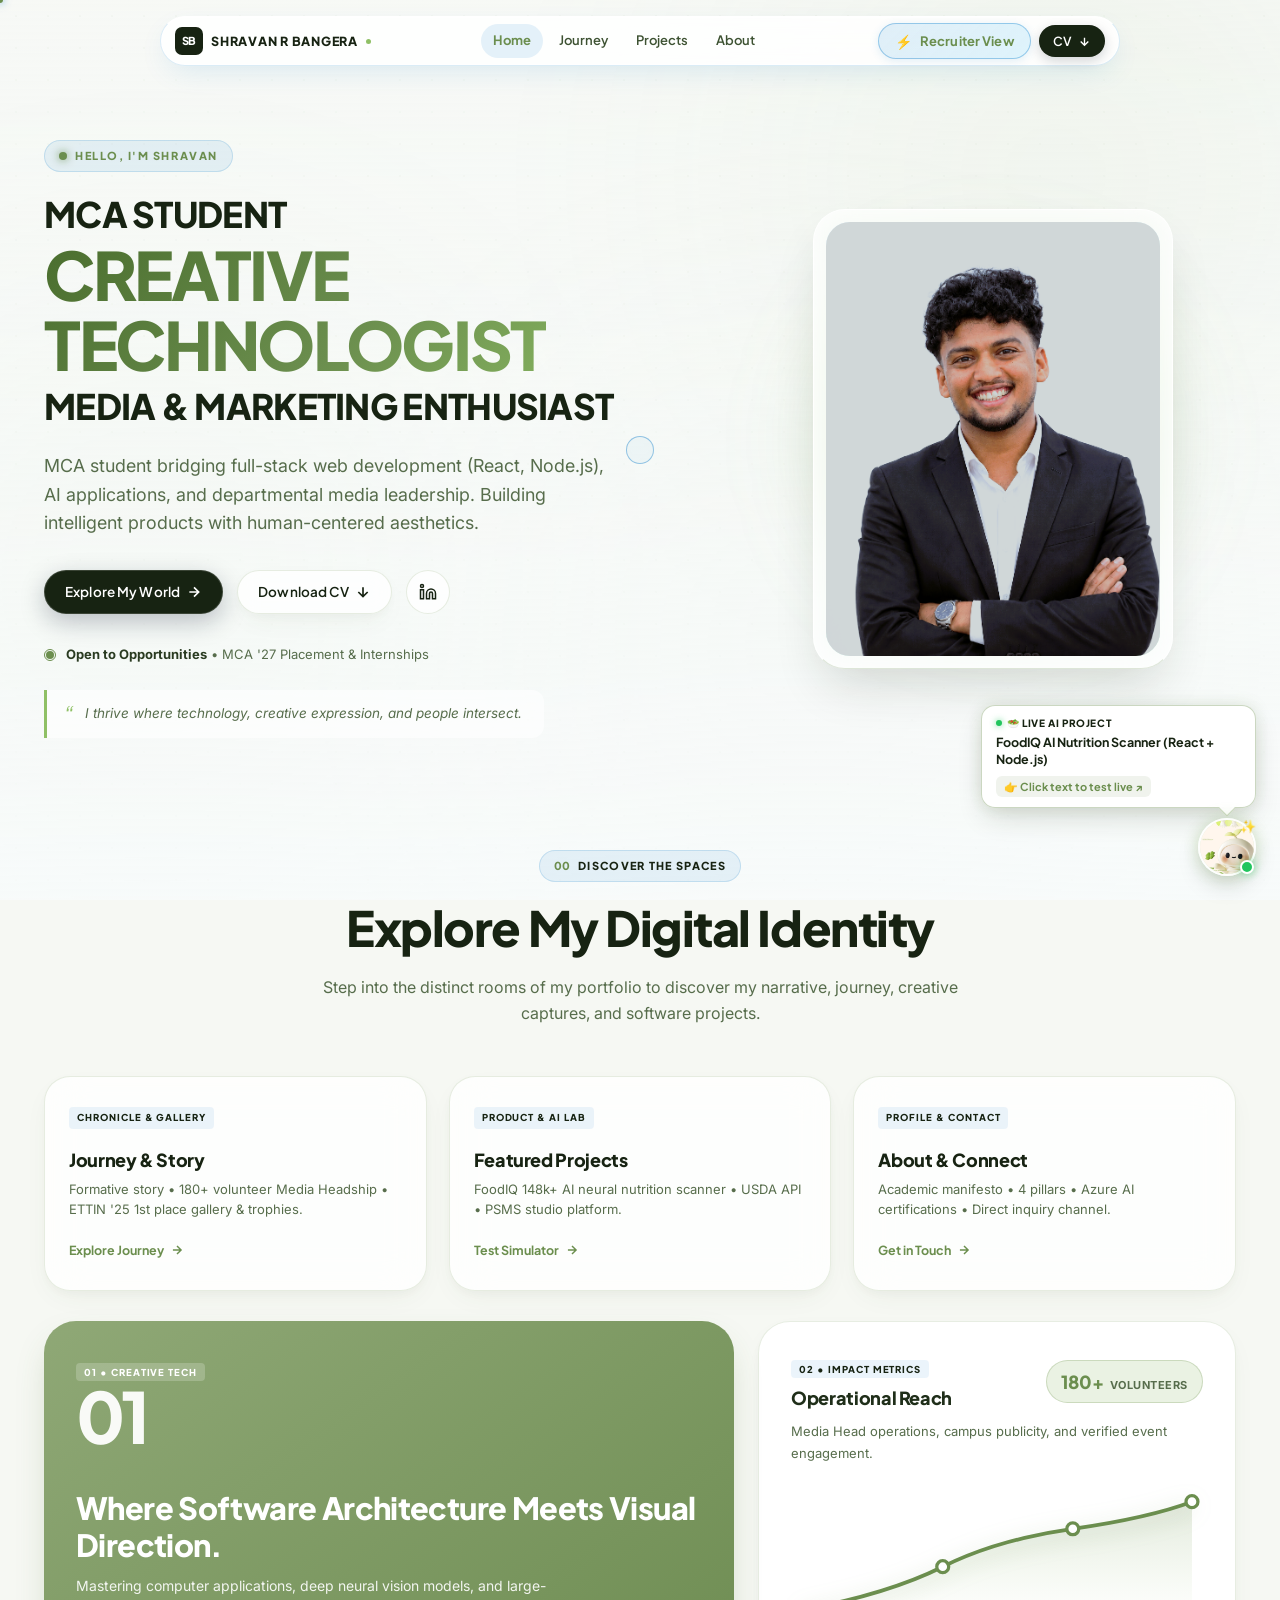
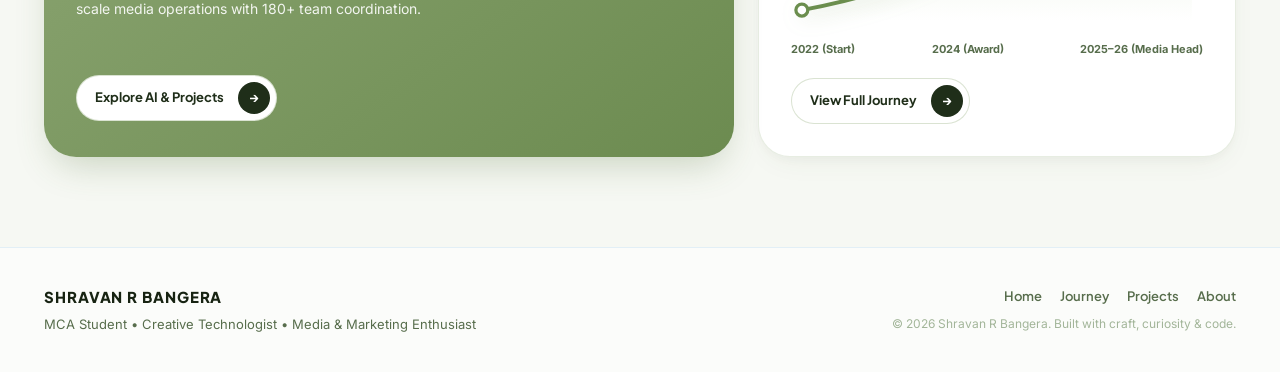
==== commit 6aebc271: "feat: complete multi-tiered responsive design upgrade for desktop, tablet, and mobile" ====
--- a/index.html
+++ b/index.html
@@ -124,7 +124,7 @@
               <span>Download CV</span>
               <svg class="btn-arrow" width="16" height="16" viewBox="0 0 24 24" fill="none" stroke="currentColor" stroke-width="2.5"><path d="M12 5v14M19 12l-7 7-7-7"/></svg>
             </a>
-            <a href="https://www.linkedin.com/in/shravan-r-bangera-7bb053246" target="_blank" rel="noopener" class="btn btn-glass-icon" aria-label="LinkedIn Profile" data-magnetic>
+            <a href="https://www.linkedin.com/in/shravan-r-bangera-7bb053246/" target="_blank" rel="noopener" class="btn btn-glass-icon" aria-label="LinkedIn Profile" data-magnetic>
               <svg width="18" height="18" viewBox="0 0 24 24" fill="none" stroke="currentColor" stroke-width="2"><path d="M16 8a6 6 0 0 1 6 6v7h-4v-7a2 2 0 0 0-2-2 2 2 0 0 0-2 2v7h-4v-7a6 6 0 0 1 6-6z"/><rect x="2" y="9" width="4" height="12"/><circle cx="4" cy="4" r="2"/></svg>
             </a>
           </div>
@@ -174,7 +174,7 @@
           </p>
         </div>
 
-        <div class="portals-quad-grid" style="grid-template-columns: repeat(auto-fit, minmax(280px, 1fr));">
+        <div class="portals-quad-grid">
           
           <!-- Portal 1: Journey (Story, Milestones & Creative Work) -->
           <a href="journey.html" class="portal-room-card glass-panel" data-nav-link>
@@ -355,14 +355,14 @@
             <li><strong>Media Team Member (BCA Program):</strong> Grew average post engagement by 87% across 4 departmental events; cut documentation time by 50% using AI tools.</li>
             <li><strong>Internship (Zephyr Technologies):</strong> Prepared technical documentation for MERN Stack projects and development workflows.</li>
             <li><strong>Top Project (FoodIQ):</strong> AI food recognition web app (React, Node.js/Express) with 148,000+ image deep learning model &amp; USDA nutrition database.</li>
-            <li><strong>Honours &amp; Awards:</strong> 1st Place Photography (ETTIN 2025 National Fest &amp; Nitte Aqua Lens 2024); 2nd Place (AGON 2024).</li>
+            <li><strong>Honours &amp; Awards:</strong> 1st Place Photography (Nitte Aqua Lens 2024 University Level &amp; ETTIN 2025 National Fest); 2nd Place (AGON 2024).</li>
           </ul>
 
           <h3 class="recruiter-section-title" style="margin-top: 18px;">Direct Placement Contacts</h3>
           <div class="recruiter-contact-strip">
             <a href="mailto:shravanrbangera@gmail.com" class="rec-contact-item">📧 shravanrbangera@gmail.com</a>
             <a href="tel:+919964429300" class="rec-contact-item">📱 +91 9964429300</a>
-            <a href="https://www.linkedin.com/in/shravan-r-bangera-7bb053246" target="_blank" rel="noopener" class="rec-contact-item">🔗 linkedin.com/in/shravan-r-bangera-7bb053246</a>
+            <a href="https://www.linkedin.com/in/shravan-r-bangera-7bb053246/" target="_blank" rel="noopener" class="rec-contact-item">🔗 linkedin.com/in/shravan-r-bangera-7bb053246</a>
             <a href="assets/shravan-bangera-resume.html" target="_blank" rel="noopener" class="rec-contact-item">📄 View Interactive HTML Resume</a>
           </div>
         </div>
--- a/style.css
+++ b/style.css
@@ -145,6 +145,20 @@
   -moz-osx-font-smoothing: grayscale;
 }
 
+body.nav-open {
+  overflow: hidden !important;
+  touch-action: none;
+}
+
+body.modal-open {
+  overflow: hidden !important;
+}
+
+:focus-visible {
+  outline: 2px solid var(--sage-primary);
+  outline-offset: 3px;
+}
+
 .page-content-wrapper {
   flex-grow: 1;
   position: relative;
@@ -169,6 +183,7 @@
   line-height: 1.25;
   font-weight: 700;
   letter-spacing: -0.02em;
+  word-break: break-word;
 }
 
 a {
@@ -183,9 +198,10 @@
   cursor: pointer;
 }
 
-img, svg {
+img, svg, video, canvas {
   display: block;
   max-width: 100%;
+  height: auto;
 }
 
 .container {
@@ -193,30 +209,19 @@
   max-width: var(--container-width);
   margin-left: auto;
   margin-right: auto;
-  padding-left: 24px;
-  padding-right: 24px;
+  padding-left: clamp(14px, 3.5vw, 24px);
+  padding-right: clamp(14px, 3.5vw, 24px);
 }
 
 .section {
-  padding-top: 80px;
-  padding-bottom: 80px;
+  padding-top: clamp(48px, 6vw, 80px);
+  padding-bottom: clamp(48px, 6vw, 80px);
   position: relative;
 }
 
 .inner-page-hero {
-  padding-top: 140px;
-  padding-bottom: 60px;
-}
-
-@media (max-width: 768px) {
-  .section {
-    padding-top: 55px;
-    padding-bottom: 55px;
-  }
-  .inner-page-hero {
-    padding-top: 105px;
-    padding-bottom: 45px;
-  }
+  padding-top: clamp(95px, 12vw, 140px);
+  padding-bottom: clamp(36px, 5vw, 60px);
 }
 
 /* --------------------------------------------------------------------------
@@ -707,12 +712,12 @@
    7. HOME HERO SECTION & PORTALS
    -------------------------------------------------------------------------- */
 .home-hero-section {
-  min-height: 85vh;
+  min-height: calc(100vh - 100px);
   display: flex;
   flex-direction: column;
   justify-content: center;
-  padding-top: 135px;
-  padding-bottom: 40px;
+  padding-top: clamp(80px, 10vw, 135px);
+  padding-bottom: clamp(30px, 4vw, 50px);
 }
 
 .hero-layout-grid {
@@ -866,10 +871,10 @@
 
 .portrait-aura-glow {
   position: absolute;
-  width: 380px;
-  height: 380px;
+  width: clamp(240px, 45vw, 380px);
+  height: clamp(240px, 45vw, 380px);
   border-radius: 50%;
-  background: radial-gradient(circle, rgba(56, 189, 248, 0.35) 0%, rgba(0, 169, 157, 0.25) 45%, transparent 70%);
+  background: radial-gradient(circle, rgba(107, 142, 78, 0.35) 0%, rgba(143, 192, 101, 0.22) 45%, transparent 70%);
   filter: blur(50px);
   z-index: 0;
   animation: pulseGlow 6s infinite alternate ease-in-out;
@@ -883,16 +888,18 @@
 .portrait-glass-aperture {
   position: relative;
   z-index: 1;
-  width: 360px;
-  height: 460px;
+  width: clamp(240px, 45vw, 360px);
+  height: auto;
+  aspect-ratio: 3.6 / 4.6;
+  max-width: 100%;
   border-radius: var(--radius-xl);
-  padding: 12px;
+  padding: clamp(8px, 1.5vw, 12px);
   background: rgba(255, 255, 255, 0.55);
   backdrop-filter: blur(20px) saturate(180%);
   -webkit-backdrop-filter: blur(20px) saturate(180%);
   border: 1px solid rgba(255, 255, 255, 0.9);
-  border-bottom: 1px solid rgba(8, 120, 201, 0.2);
-  box-shadow: 0 25px 50px -12px rgba(8, 120, 201, 0.22), inset 0 0 20px rgba(255, 255, 255, 0.8);
+  border-bottom: 1px solid rgba(107, 142, 78, 0.2);
+  box-shadow: 0 25px 50px -12px rgba(23, 35, 18, 0.16), inset 0 0 20px rgba(255, 255, 255, 0.8);
   transition: transform var(--time-normal) var(--ease-spring);
 }
 
@@ -982,7 +989,7 @@
 
 .portals-quad-grid {
   display: grid;
-  grid-template-columns: repeat(4, 1fr);
+  grid-template-columns: repeat(3, 1fr);
   gap: 22px;
 }
 
@@ -1696,18 +1703,20 @@
   overflow: hidden;
   border-radius: var(--radius-lg);
   cursor: pointer;
+  background: #0d1a10;
   transition: transform var(--time-normal) var(--ease-spring), box-shadow var(--time-normal);
 }
 
-.gallery-item.feature-large { grid-column: span 7; min-height: 380px; }
-.gallery-item.card-medium { grid-column: span 5; min-height: 380px; }
-.gallery-item:nth-child(3) { grid-column: span 4; min-height: 320px; }
-.gallery-item:nth-child(4) { grid-column: span 4; min-height: 320px; }
-.gallery-item:nth-child(5) { grid-column: span 4; min-height: 320px; }
-
-.gallery-image-frame { width: 100%; height: 100%; position: relative; overflow: hidden; }
-.gallery-img { width: 100%; height: 100%; object-fit: cover; transition: transform var(--time-slow) var(--ease-spring); }
-.gallery-item:hover .gallery-img { transform: scale(1.06); }
+.gallery-item.feature-large { grid-column: span 7; min-height: 400px; }
+.gallery-item.card-medium { grid-column: span 5; min-height: 400px; }
+.gallery-item:nth-child(3) { grid-column: span 4; min-height: 340px; }
+.gallery-item:nth-child(4) { grid-column: span 4; min-height: 340px; }
+.gallery-item:nth-child(5) { grid-column: span 4; min-height: 340px; }
+
+.gallery-image-frame { width: 100%; height: 100%; position: relative; overflow: hidden; background: #0c180e; display: flex; align-items: center; justify-content: center; }
+.gallery-img { width: 100%; height: 100%; object-fit: cover; object-position: center; transition: transform var(--time-slow) var(--ease-spring); }
+.gallery-img.trophy-img { object-fit: contain; padding: 14px; background: radial-gradient(circle at center, rgba(30, 48, 28, 0.9) 0%, rgba(8, 16, 10, 0.98) 100%); }
+.gallery-item:hover .gallery-img { transform: scale(1.04); }
 
 .gallery-award-pill {
   position: absolute;
@@ -3664,105 +3673,8 @@
 }
 
 /* --------------------------------------------------------------------------
-   18. RESPONSIVE BREAKPOINTS
+   17.2 INLINE GUIDE LINK & INTERACTIVE PULSE HIGHLIGHTS
    -------------------------------------------------------------------------- */
-@media (max-width: 1024px) {
-  .hero-layout-grid { grid-template-columns: 1fr; text-align: center; gap: 40px; }
-  .hero-eyebrow-pill, .hero-bio-lead, .hero-actions-cluster, .hero-status-strip { margin-left: auto; margin-right: auto; }
-  .hero-actions-cluster, .hero-status-strip { justify-content: center; }
-  .hero-editorial-quote { margin-left: auto; margin-right: auto; text-align: left; }
-  .portals-quad-grid { grid-template-columns: repeat(2, 1fr); }
-  .about-editorial-layout { grid-template-columns: 1fr; }
-  .values-interactive-grid { grid-template-columns: repeat(2, 1fr); }
-  .foodiq-grid-layout { grid-template-columns: 1fr; gap: 36px; }
-  .credentials-split-grid { grid-template-columns: 1fr; }
-  .contact-split-layout { grid-template-columns: 1fr; gap: 40px; }
-  .room-nav-banner { flex-direction: column; text-align: center; }
-
-  .story-grid-archive { grid-template-columns: repeat(2, 1fr); }
-  .achievement-museum-grid { grid-template-columns: repeat(2, 1fr); }
-  .evolution-track { grid-template-columns: 1fr; }
-  .evolution-arrow { transform: rotate(90deg); margin: 8px auto; }
-  .recruiter-body-grid { grid-template-columns: 1fr; gap: 24px; }
-}
-
-@media (max-width: 768px) {
-  .menu-toggle-btn { display: flex; }
-  .nav-menu-wrapper {
-    position: fixed;
-    top: 75px;
-    left: 20px;
-    right: 20px;
-    background: rgba(255, 255, 255, 0.96);
-    backdrop-filter: blur(25px);
-    border: 1px solid var(--glass-border);
-    border-radius: var(--radius-lg);
-    box-shadow: 0 20px 40px rgba(0, 0, 0, 0.15);
-    padding: 24px;
-    opacity: 0;
-    visibility: hidden;
-    transform: translateY(-10px);
-    transition: all var(--time-normal) var(--ease-spring);
-  }
-  .nav-menu-wrapper.active { opacity: 1; visibility: visible; transform: translateY(0); }
-  .nav-links-list { flex-direction: column; align-items: stretch; gap: 8px; }
-  .nav-item { padding: 12px 18px; font-size: 15px; }
-
-  .portrait-glass-aperture { width: 290px; height: 380px; }
-  .floating-badge { padding: 8px 12px; }
-  .badge-top-right { right: -10px; }
-  .badge-bottom-left { left: -15px; bottom: 40px; }
-  .badge-bottom-right { display: none; }
-
-  .portals-quad-grid { grid-template-columns: 1fr; }
-  .about-pillars-grid { grid-template-columns: 1fr; }
-  .values-interactive-grid { grid-template-columns: 1fr; }
-
-  .timeline-spine-track { left: 20px; }
-  .timeline-entry-row { padding-left: 50px !important; padding-right: 0 !important; justify-content: flex-start !important; }
-  .timeline-node-pin { left: 20px; }
-  .timeline-card { width: 100% !important; margin-left: 0 !important; margin-right: 0 !important; }
-  .impact-metrics-strip { flex-direction: column; gap: 24px; }
-  .metric-divider { width: 60%; height: 1px; }
-
-  .milestones-quad-grid { grid-template-columns: 1fr; }
-  .editorial-gallery-grid { grid-template-columns: 1fr; }
-  .gallery-item.feature-large,
-  .gallery-item.card-medium,
-  .gallery-item:nth-child(3),
-  .gallery-item:nth-child(4),
-  .gallery-item:nth-child(5) { grid-column: span 1; min-height: 280px; }
-  .awards-podium-strip { grid-template-columns: 1fr; }
-
-  .projects-editorial-grid { grid-template-columns: 1fr; }
-  .presence-cards-grid { grid-template-columns: 1fr; }
-  .contact-card-wrapper { padding: 32px 20px; }
-  .glass-inner-form { padding: 24px 18px; }
-  .footer-content-wrap { flex-direction: column; text-align: center; }
-  .footer-right-cluster { text-align: center; }
-  .footer-nav-links { justify-content: center; }
-
-  .spotlight-content-grid { grid-template-columns: 1fr; text-align: center; }
-  .story-grid-archive { grid-template-columns: 1fr; }
-  .achievement-museum-grid { grid-template-columns: 1fr; }
-  .learning-nodes-cluster { flex-direction: column; }
-  .learning-node-connector { width: 2px; height: 20px; }
-  .recruiter-dialog { padding: 24px 18px; }
-  .recruiter-header-bar { flex-direction: column; align-items: flex-start; }
-
-  .cloud-mascot-companion {
-    bottom: 16px;
-    right: 16px;
-  }
-  .mascot-avatar-btn {
-    width: 48px;
-    height: 48px;
-  }
-  .mascot-speech-bubble {
-    max-width: 190px;
-    font-size: 11.5px;
-    padding: 6px 10px;
-  }
 .inline-guide-link {
   display: inline-flex;
   align-items: center;
@@ -3823,6 +3735,707 @@
   }
 }
 
+/* ==========================================================================
+   18. COMPREHENSIVE RESPONSIVE DESIGN SYSTEM
+   Breakpoints:
+   • Large Desktop: 1440px+
+   • Desktop: 1200px - 1439px
+   • Laptop: 1024px - 1199px
+   • Tablet Landscape: 900px - 1023px
+   • Tablet Portrait: 768px - 899px
+   • Large Mobile: 480px - 767px
+   • Standard Mobile: 360px - 479px
+   • Small Mobile: 320px - 359px
+   ========================================================================== */
+
+/* --- 18.1 Large Desktop (min-width: 1440px) --- */
+@media (min-width: 1440px) {
+  :root {
+    --container-width: 1320px;
+  }
+  .hero-layout-grid {
+    gap: 60px;
+  }
+  .bento-hero-grid {
+    gap: 32px;
+  }
+  .bento-card-green {
+    padding: 44px 38px;
+  }
+  .bento-card-cream {
+    padding: 40px 36px;
+  }
+  .portrait-glass-aperture {
+    width: 380px;
+    height: 480px;
+  }
+}
+
+/* --- 18.2 Standard Desktop & Laptop (max-width: 1200px) --- */
+@media (max-width: 1200px) {
+  .hero-layout-grid {
+    gap: 36px;
+  }
+  .portrait-glass-aperture {
+    width: 320px;
+    height: 420px;
+  }
+  .portals-quad-grid {
+    grid-template-columns: repeat(3, 1fr);
+    gap: 18px;
+  }
+  .values-interactive-grid {
+    grid-template-columns: repeat(4, 1fr);
+    gap: 16px;
+  }
+  .credentials-cards-grid {
+    grid-template-columns: repeat(3, 1fr);
+    gap: 18px;
+  }
+  .contact-split-layout {
+    gap: 36px;
+  }
+  .contact-card-wrapper {
+    padding: 44px 36px;
+  }
+}
+
+/* --- 18.3 Laptop & Tablet Landscape (max-width: 1024px) --- */
+@media (max-width: 1024px) {
+  .hero-layout-grid {
+    grid-template-columns: 1fr;
+    text-align: center;
+    gap: 40px;
+  }
+  .hero-text-block {
+    display: flex;
+    flex-direction: column;
+    align-items: center;
+  }
+  .hero-eyebrow-pill,
+  .hero-bio-lead,
+  .hero-actions-cluster,
+  .hero-status-strip {
+    margin-left: auto;
+    margin-right: auto;
+  }
+  .hero-actions-cluster,
+  .hero-status-strip {
+    justify-content: center;
+  }
+  .hero-editorial-quote {
+    margin-left: auto;
+    margin-right: auto;
+    text-align: left;
+  }
+  .portrait-stage-wrapper {
+    margin-top: 10px;
+  }
+  .portrait-glass-aperture {
+    width: clamp(260px, 45vw, 320px);
+    height: auto;
+    aspect-ratio: 3.6 / 4.6;
+  }
+  .bento-hero-grid {
+    grid-template-columns: 1fr;
+    gap: 22px;
+  }
+  .portals-quad-grid {
+    grid-template-columns: repeat(2, 1fr);
+    gap: 18px;
+  }
+  .about-editorial-layout {
+    grid-template-columns: 1fr;
+    gap: 30px;
+  }
+  .values-interactive-grid {
+    grid-template-columns: repeat(2, 1fr);
+    gap: 18px;
+  }
+  .foodiq-grid-layout {
+    grid-template-columns: 1fr;
+    gap: 36px;
+  }
+  .credentials-cards-grid {
+    grid-template-columns: repeat(2, 1fr);
+    gap: 18px;
+  }
+  .credentials-split-grid {
+    grid-template-columns: 1fr;
+    gap: 28px;
+  }
+  .contact-split-layout {
+    grid-template-columns: 1fr;
+    gap: 36px;
+  }
+  .room-nav-banner {
+    flex-direction: column;
+    text-align: center;
+    gap: 20px;
+  }
+  .story-grid-archive {
+    grid-template-columns: repeat(2, 1fr);
+    gap: 20px;
+  }
+  .achievement-museum-grid {
+    grid-template-columns: repeat(2, 1fr);
+    gap: 20px;
+  }
+  .editorial-gallery-grid {
+    grid-template-columns: repeat(2, 1fr);
+    gap: 20px;
+  }
+  .gallery-item.feature-large,
+  .gallery-item.card-medium,
+  .gallery-item:nth-child(3),
+  .gallery-item:nth-child(4),
+  .gallery-item:nth-child(5) {
+    grid-column: span 1;
+    min-height: 320px;
+  }
+  .evolution-track {
+    grid-template-columns: 1fr;
+    gap: 16px;
+  }
+  .evolution-arrow {
+    transform: rotate(90deg);
+    margin: 8px auto;
+  }
+  .recruiter-body-grid {
+    grid-template-columns: 1fr;
+    gap: 24px;
+  }
+  .recruiter-header-bar {
+    flex-direction: column;
+    align-items: stretch;
+    gap: 16px;
+  }
+}
+
+/* --- 18.4 Tablet Landscape & Portrait (max-width: 900px) --- */
+@media (max-width: 900px) {
+  .impact-metrics-strip {
+    display: grid;
+    grid-template-columns: repeat(2, 1fr);
+    gap: 24px 16px;
+  }
+  .metric-divider {
+    display: none;
+  }
+  .projects-editorial-grid {
+    grid-template-columns: 1fr;
+    gap: 24px;
+  }
+  .presence-cards-grid {
+    grid-template-columns: 1fr;
+    gap: 20px;
+  }
+  .awards-podium-strip {
+    grid-template-columns: 1fr;
+    gap: 16px;
+  }
+}
+
+/* --- 18.5 Tablet Portrait & Mobile (max-width: 768px) --- */
+@media (max-width: 768px) {
+  /* Navigation Bar */
+  .studio-header {
+    top: 10px;
+    padding-left: 10px;
+    padding-right: 10px;
+  }
+  .nav-island {
+    padding: 5px 10px 5px 12px;
+    border-radius: var(--radius-full);
+  }
+  .menu-toggle-btn {
+    display: flex;
+  }
+  .nav-menu-wrapper {
+    position: fixed;
+    top: 64px;
+    left: 10px;
+    right: 10px;
+    background: rgba(255, 255, 255, 0.98);
+    backdrop-filter: blur(28px) saturate(190%);
+    -webkit-backdrop-filter: blur(28px) saturate(190%);
+    border: 1.5px solid rgba(107, 142, 78, 0.28);
+    border-radius: 20px;
+    box-shadow: 0 24px 50px -10px rgba(23, 35, 18, 0.22), 0 0 0 1px rgba(255, 255, 255, 0.8) inset;
+    padding: 18px 14px;
+    opacity: 0;
+    visibility: hidden;
+    transform: translateY(-12px) scale(0.98);
+    transition: all var(--time-normal) var(--ease-spring);
+    z-index: 1001;
+    max-height: calc(100dvh - 80px);
+    overflow-y: auto;
+    -webkit-overflow-scrolling: touch;
+  }
+  .nav-menu-wrapper.active {
+    opacity: 1;
+    visibility: visible;
+    transform: translateY(0) scale(1);
+  }
+  .nav-links-list {
+    flex-direction: column;
+    align-items: stretch;
+    gap: 6px;
+  }
+  .nav-item {
+    padding: 12px 16px;
+    font-size: 15px;
+    font-weight: 700;
+    border-radius: var(--radius-md);
+    min-height: 46px;
+    justify-content: flex-start;
+  }
+
+  /* Home Hero Mobile Refinements */
+  .home-hero-section {
+    min-height: auto;
+    padding-top: 76px;
+    padding-bottom: 28px;
+  }
+  .hero-layout-grid {
+    gap: 22px;
+  }
+  .hero-eyebrow-pill {
+    padding: 5px 12px;
+    font-size: 11px;
+    margin-bottom: 12px;
+  }
+  .hero-main-title {
+    gap: 2px;
+    margin-bottom: 14px;
+  }
+  .title-sub-line {
+    font-size: clamp(1.05rem, 4.2vw, 1.3rem);
+    font-weight: 800;
+    letter-spacing: -0.01em;
+  }
+  .title-hero-line {
+    font-size: clamp(2.15rem, 8.8vw, 2.95rem);
+    line-height: 1.08;
+    letter-spacing: -0.03em;
+    margin: 4px 0;
+  }
+  .hero-bio-lead {
+    font-size: clamp(14px, 3.8vw, 15.5px);
+    line-height: 1.6;
+    max-width: 100%;
+    margin-bottom: 20px;
+  }
+  .hero-actions-cluster {
+    display: flex;
+    flex-wrap: wrap;
+    gap: 10px;
+    width: 100%;
+    margin-bottom: 16px;
+  }
+  .hero-actions-cluster .btn-primary-glow,
+  .hero-actions-cluster .btn-glass-card {
+    flex: 1 1 calc(50% - 8px);
+    min-width: 130px;
+    padding: 12px 16px;
+    font-size: 13.5px;
+  }
+  .hero-actions-cluster .btn-glass-icon {
+    width: 44px;
+    height: 44px;
+    flex-shrink: 0;
+  }
+  .hero-status-strip {
+    font-size: 12px;
+    margin-bottom: 14px;
+  }
+  .hero-editorial-quote {
+    font-size: 13px;
+    padding: 10px 14px;
+    max-width: 100%;
+    margin-top: 14px;
+  }
+
+  /* Portrait Stage & Badges */
+  .portrait-stage-wrapper {
+    margin-top: 16px;
+    width: 100%;
+  }
+  .portrait-glass-aperture {
+    width: min(290px, 80vw);
+    height: 380px;
+    border-radius: 24px;
+    padding: 10px;
+  }
+  .floating-badge {
+    padding: 6px 10px;
+    gap: 8px;
+    border-radius: 10px;
+  }
+  .badge-top-right {
+    right: -6px;
+    top: 10px;
+  }
+  .badge-bottom-left {
+    left: -8px;
+    bottom: 28px;
+  }
+  .badge-bottom-right {
+    display: none;
+  }
+
+  /* Bento & Portals */
+  .portals-quad-grid {
+    grid-template-columns: 1fr;
+    gap: 16px;
+  }
+  .about-pillars-grid {
+    grid-template-columns: 1fr;
+    gap: 14px;
+  }
+  .values-interactive-grid {
+    grid-template-columns: 1fr;
+    gap: 14px;
+  }
+  .credentials-cards-grid {
+    grid-template-columns: 1fr;
+    gap: 14px;
+  }
+
+  /* Vertical Milestone Timeline */
+  .timeline-container {
+    padding-left: 0;
+    padding-right: 0;
+  }
+  .timeline-spine-track {
+    left: 18px;
+    transform: none;
+  }
+  .timeline-entry-row {
+    padding-left: 42px !important;
+    padding-right: 0 !important;
+    justify-content: flex-start !important;
+    margin-bottom: 32px;
+  }
+  .timeline-node-pin {
+    left: 18px;
+    top: 24px;
+    transform: translate(-50%, -50%);
+  }
+  .timeline-card {
+    width: 100% !important;
+    margin-left: 0 !important;
+    margin-right: 0 !important;
+    padding: clamp(18px, 4vw, 24px);
+  }
+
+  /* Gallery & Achievements Museum */
+  .editorial-gallery-grid {
+    grid-template-columns: 1fr;
+    gap: 16px;
+  }
+  .gallery-item.feature-large,
+  .gallery-item.card-medium,
+  .gallery-item:nth-child(3),
+  .gallery-item:nth-child(4),
+  .gallery-item:nth-child(5) {
+    grid-column: span 1 !important;
+    min-height: 240px;
+  }
+  .story-grid-archive {
+    grid-template-columns: 1fr;
+    gap: 16px;
+  }
+  .achievement-museum-grid {
+    grid-template-columns: 1fr;
+    gap: 16px;
+  }
+  .spotlight-content-grid {
+    grid-template-columns: 1fr;
+    text-align: center;
+    gap: 18px;
+  }
+  .learning-nodes-cluster {
+    flex-direction: column;
+    gap: 12px;
+  }
+  .learning-node-connector {
+    width: 2px;
+    height: 18px;
+  }
+
+  /* Contact & Form */
+  .contact-card-wrapper {
+    padding: clamp(24px, 5vw, 36px) clamp(16px, 4vw, 24px);
+  }
+  .glass-inner-form {
+    padding: clamp(20px, 4vw, 28px) clamp(16px, 3.5vw, 20px);
+  }
+
+  /* Footer */
+  .footer-content-wrap {
+    flex-direction: column;
+    text-align: center;
+    gap: 18px;
+  }
+  .footer-right-cluster {
+    text-align: center;
+  }
+  .footer-nav-links {
+    justify-content: center;
+    gap: 14px;
+  }
+
+  /* Modals */
+  .recruiter-dialog,
+  .case-study-dialog,
+  .lightbox-dialog,
+  .credential-detail-dialog,
+  .leadership-dialog {
+    padding: clamp(20px, 4vw, 32px) clamp(16px, 3.5vw, 24px);
+  }
+
+  /* SproutBot Mascot Companion */
+  .cloud-mascot-companion {
+    bottom: 14px;
+    right: 14px;
+  }
+  .mascot-avatar-btn {
+    width: 50px;
+    height: 50px;
+  }
+  .mascot-speech-bubble {
+    max-width: min(220px, calc(100vw - 80px));
+    font-size: 11px;
+    padding: 6px 10px;
+  }
+  .mascot-chat-panel {
+    position: fixed;
+    bottom: 12px;
+    left: 10px;
+    right: 10px;
+    width: auto;
+    max-width: none;
+    height: calc(100dvh - 80px);
+    height: calc(100vh - 80px);
+    max-height: 540px;
+    border-radius: 18px;
+    transform: translateY(20px) scale(0.96);
+  }
+  .mascot-chat-panel.active {
+    transform: translateY(0) scale(1);
+  }
+  .chat-panel-header {
+    padding: 10px 12px;
+  }
+  .chat-avatar-frame {
+    width: 32px;
+    height: 32px;
+  }
+  .chat-bot-title {
+    font-size: 12.5px;
+  }
+  .chat-input-wrapper {
+    padding: 8px 10px;
+  }
+  .chat-input-field {
+    font-size: 16px; /* Prevents auto zoom */
+    padding: 8px 12px;
+  }
+  .chat-send-btn {
+    width: 40px;
+    height: 40px;
+  }
+}
+
+/* --- 18.6 Mobile & Small Screen Refinement (max-width: 480px) --- */
+@media (max-width: 480px) {
+  .hero-actions-cluster {
+    width: 100%;
+    flex-direction: column;
+    align-items: stretch;
+    gap: 10px;
+  }
+  .hero-actions-cluster .btn {
+    width: 100%;
+    justify-content: center;
+  }
+  .hero-status-strip {
+    font-size: 12px;
+    padding: 8px 12px;
+    background: rgba(255, 255, 255, 0.7);
+    border-radius: var(--radius-full);
+    width: fit-content;
+    max-width: 100%;
+  }
+
+  /* Portrait Aperture */
+  .portrait-glass-aperture {
+    width: min(250px, 75vw);
+  }
+  .badge-top-right {
+    right: 0;
+    top: 5px;
+    transform: scale(0.85);
+    transform-origin: top right;
+  }
+  .badge-bottom-left {
+    left: 0;
+    bottom: 15px;
+    transform: scale(0.85);
+    transform-origin: bottom left;
+  }
+
+  /* Nav Compact */
+  .btn-recruiter-toggle {
+    padding: 6px 9px;
+    font-size: 11px;
+    gap: 4px;
+  }
+  .btn-pill-nav {
+    padding: 6px 10px;
+    font-size: 11.5px;
+  }
+  .brand-name {
+    font-size: 11px;
+    letter-spacing: 0.04em;
+  }
+
+  /* FoodIQ Simulator Mobile View */
+  .foodiq-simulator-box {
+    padding: 16px 12px;
+  }
+  .demo-dish-selector {
+    flex-direction: column;
+    align-items: flex-start;
+    gap: 8px;
+  }
+  .dish-btn-group {
+    width: 100%;
+    display: grid;
+    grid-template-columns: repeat(3, 1fr);
+    gap: 4px;
+  }
+  .dish-btn {
+    padding: 6px 3px;
+    font-size: 10.5px;
+    text-align: center;
+    white-space: nowrap;
+    overflow: hidden;
+    text-overflow: ellipsis;
+  }
+  .scanner-stage {
+    height: 190px;
+    padding: 12px;
+  }
+  .hud-tag {
+    font-size: 10.5px;
+    padding: 3px 8px;
+  }
+  .hud-confidence {
+    font-size: 10px;
+  }
+  .scanner-macro-hud {
+    grid-template-columns: repeat(2, 1fr);
+    gap: 6px;
+  }
+  .hud-macro-item {
+    padding: 5px;
+  }
+  .hud-macro-val {
+    font-size: 14px;
+  }
+  .macro-chart-wrapper {
+    flex-direction: column;
+    align-items: center;
+    text-align: center;
+    padding: 12px 10px;
+  }
+  .donut-legend {
+    width: 100%;
+  }
+
+  /* Contact Action Buttons */
+  .contact-action-buttons {
+    flex-direction: column;
+    align-items: stretch;
+  }
+  .contact-action-buttons .btn {
+    width: 100%;
+  }
+
+  /* Impact Metrics */
+  .impact-metrics-strip {
+    grid-template-columns: 1fr 1fr;
+    gap: 16px 10px;
+    padding: 18px 10px;
+  }
+  .metric-value-row {
+    font-size: clamp(1.6rem, 5.5vw, 2.2rem);
+  }
+  .metric-label {
+    font-size: 11px;
+  }
+
+  /* Form Fields */
+  .form-field-group input,
+  .form-field-group textarea {
+    font-size: 16px; /* Prevents auto zoom */
+    padding: 10px 12px;
+  }
+
+  /* Filters */
+  .creative-filter-bar,
+  .museum-filter-bar {
+    gap: 4px;
+  }
+  .filter-tab,
+  .museum-filter-tab {
+    padding: 5px 11px;
+    font-size: 11.5px;
+  }
+}
+
+/* --- 18.7 Small Mobile (max-width: 360px) --- */
+@media (max-width: 360px) {
+  .nav-island {
+    padding: 4px 8px;
+    gap: 4px;
+  }
+  .brand-name {
+    display: none; /* Keep monogram SB + dot for ultra compact 320px screens */
+  }
+  .brand-monogram {
+    width: 26px;
+    height: 26px;
+    font-size: 10px;
+  }
+  .btn-recruiter-toggle span:not(.recruiter-zap) {
+    display: none; /* Show ⚡ only */
+  }
+  .btn-recruiter-toggle {
+    padding: 6px 8px;
+  }
+  .portrait-glass-aperture {
+    width: 210px;
+  }
+  .floating-badge {
+    display: none; /* Hide floating badges on smallest 320px screens to guarantee zero overflow */
+  }
+  .foodiq-showcase-card,
+  .bento-card-green,
+  .bento-card-cream,
+  .about-manifesto-card,
+  .contact-card-wrapper {
+    padding: 16px 12px;
+    border-radius: var(--radius-lg);
+  }
+  .metric-value-row {
+    font-size: 1.5rem;
+  }
+}
+
+/* --- 18.8 Accessibility & Reduced Motion --- */
 @media (prefers-reduced-motion: reduce) {
   *, *::before, *::after {
     animation-duration: 0.01ms !important;
@@ -3830,5 +4443,5 @@
     transition-duration: 0.01ms !important;
     scroll-behavior: auto !important;
   }
-  .ambient-orb, .floating-badge, .scanner-laser-beam { animation: none !important; }
-}
+  .ambient-orb, .floating-badge, .scanner-laser-beam, .mascot-avatar-btn { animation: none !important; }
+}
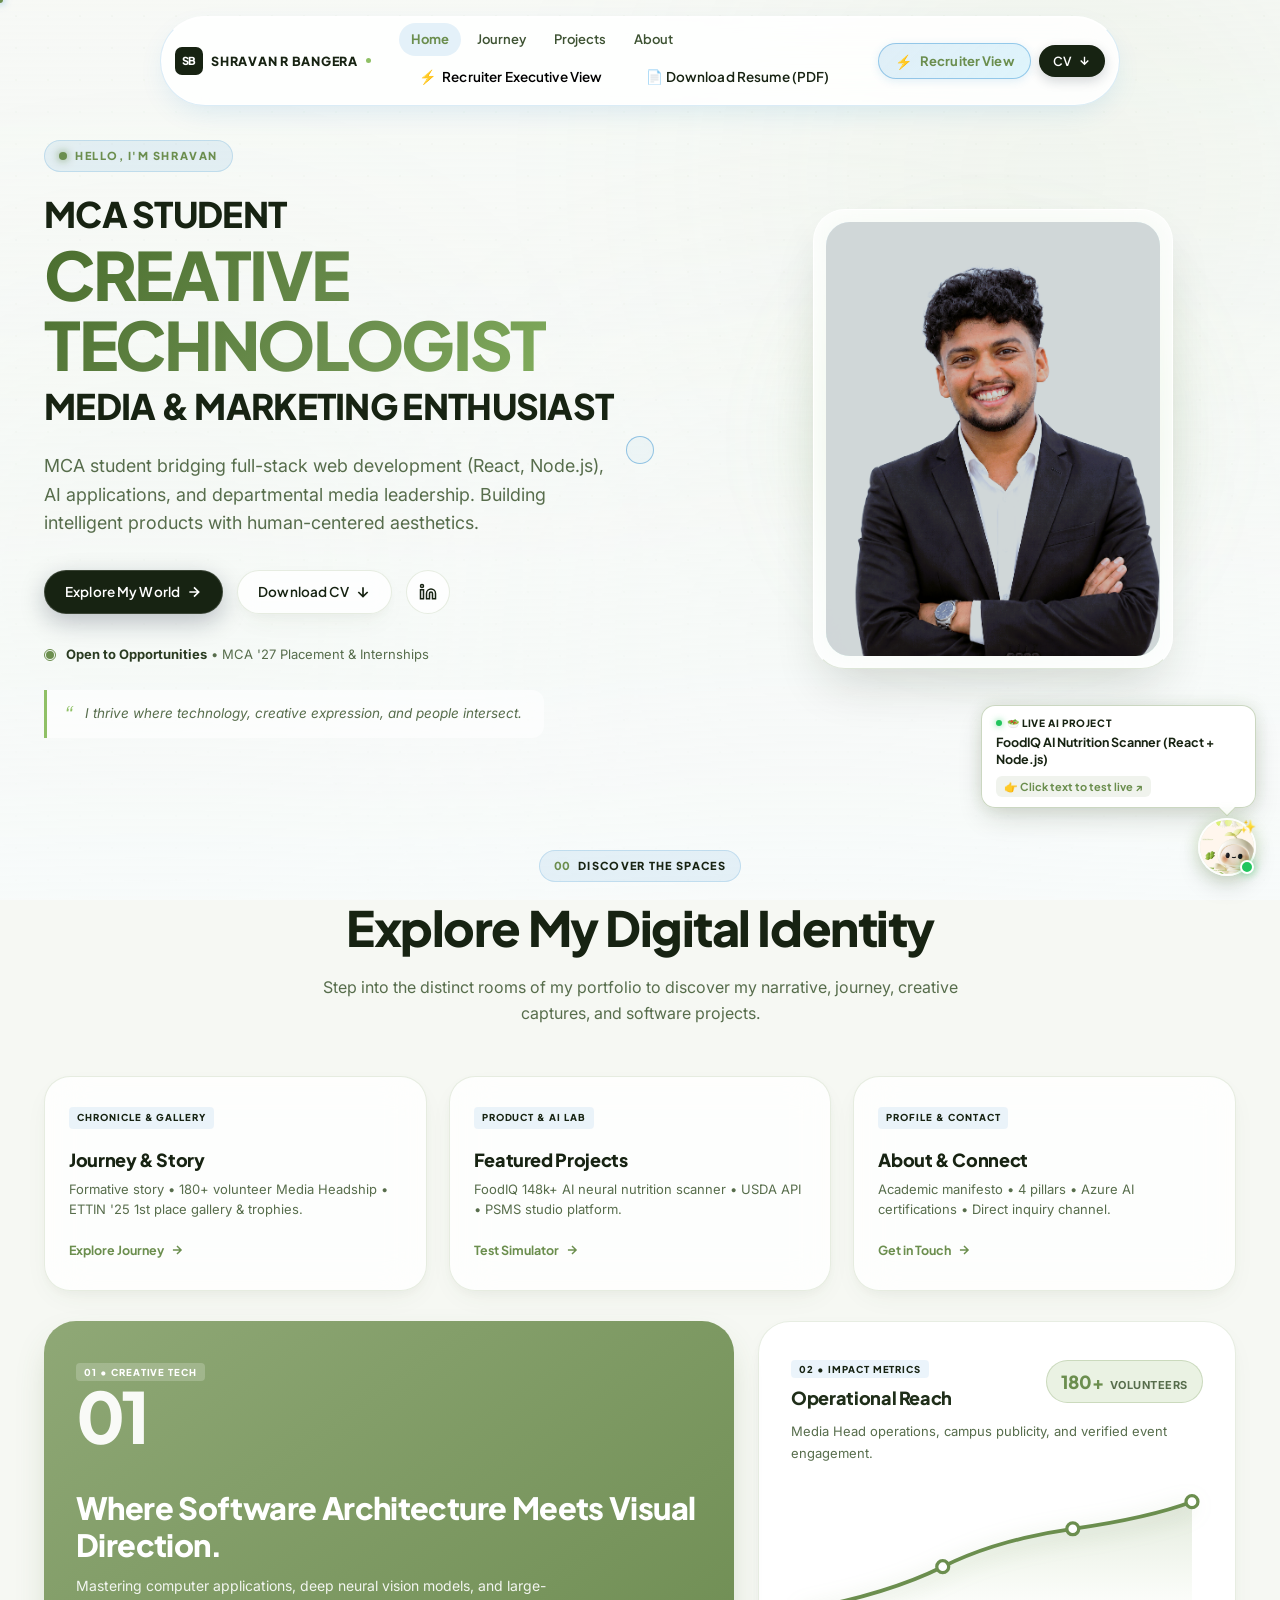
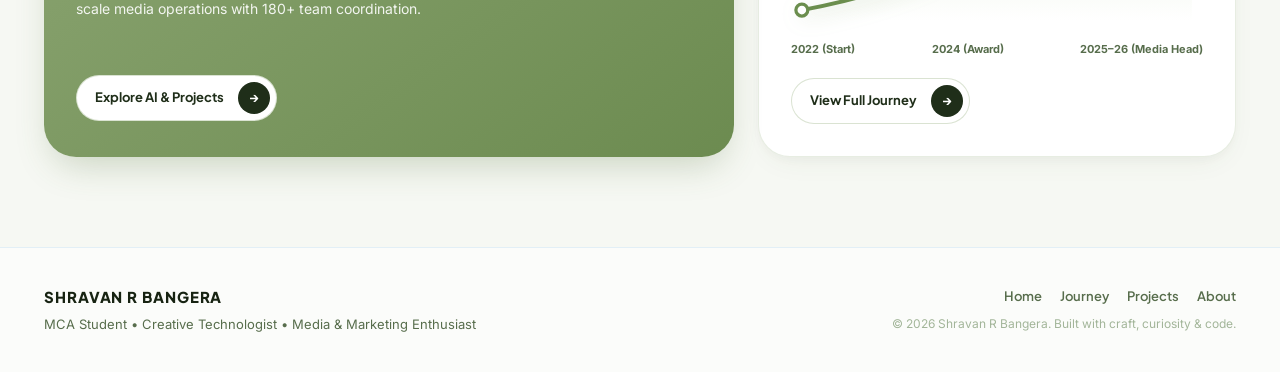
==== commit cf103003: "feat: complete mobile navbar responsiveness, zero horizontal overflow, and in-drawer action buttons" ====
--- a/index.html
+++ b/index.html
@@ -2,7 +2,7 @@
 <html lang="en">
 <head>
   <meta charset="UTF-8">
-  <meta name="viewport" content="width=device-width, initial-scale=1.0">
+  <meta name="viewport" content="width=device-width, initial-scale=1.0, maximum-scale=5.0, viewport-fit=cover">
   <title>Shravan R Bangera | Digital Identity &amp; Studio</title>
   <meta name="description" content="Official personal digital studio of Shravan R Bangera — MCA student, creative technologist, media & marketing enthusiast, and award-winning photographer.">
   <meta name="author" content="Shravan R Bangera">
@@ -23,7 +23,7 @@
   <link href="https://fonts.googleapis.com/css2?family=Inter:wght@300;400;500;600;700&family=Plus+Jakarta+Sans:ital,wght@0,300;0,400;0,500;0,600;0,700;0,800;1,600&display=swap" rel="stylesheet">
 
   <!-- Primary Stylesheet -->
-  <link rel="stylesheet" href="style.css">
+  <link rel="stylesheet" href="style.css?v=2.5">
 </head>
 <body data-page="home">
 
@@ -66,6 +66,15 @@
           <li><a href="projects.html" class="nav-item" data-nav-link>Projects</a></li>
           <li><a href="about.html" class="nav-item" data-nav-link>About</a></li>
         </ul>
+        <div class="mobile-menu-cta-bar">
+          <button class="btn btn-recruiter-menu" id="mobileRecruiterTrigger" aria-label="Open Recruiter Executive View">
+            <span class="recruiter-zap">⚡</span>
+            <span>Recruiter Executive View</span>
+          </button>
+          <a href="assets/SHRAVAN_RESUME.pdf" download="SHRAVAN_RESUME.pdf" target="_blank" rel="noopener" class="btn btn-resume-menu">
+            <span>📄 Download Resume (PDF)</span>
+          </a>
+        </div>
       </div>
 
       <div class="nav-cta-actions">
@@ -465,6 +474,6 @@
   </aside>
 
   <!-- Script -->
-  <script src="script.js"></script>
+  <script src="script.js?v=2.5"></script>
 </body>
 </html>
--- a/style.css
+++ b/style.css
@@ -3938,39 +3938,119 @@
 
 /* --- 18.5 Tablet Portrait & Mobile (max-width: 768px) --- */
 @media (max-width: 768px) {
-  /* Navigation Bar */
+  /* Navigation Bar — Ultra Compact & Perfectly Responsive */
   .studio-header {
-    top: 10px;
-    padding-left: 10px;
-    padding-right: 10px;
+    top: 8px;
+    padding-left: 8px;
+    padding-right: 8px;
+    width: 100vw;
+    box-sizing: border-box;
+    max-width: 100%;
   }
   .nav-island {
-    padding: 5px 10px 5px 12px;
+    padding: 5px 8px;
+    gap: 6px;
+    width: 100%;
+    box-sizing: border-box;
+    justify-content: space-between;
+    align-items: center;
     border-radius: var(--radius-full);
+    background: rgba(255, 255, 255, 0.94);
+  }
+  .nav-brand {
+    display: inline-flex;
+    align-items: center;
+    gap: 6px;
+    flex-shrink: 0;
+    min-width: 0;
+  }
+  .brand-monogram {
+    width: 30px;
+    height: 30px;
+    font-size: 11px;
+    border-radius: 8px;
+    flex-shrink: 0;
+  }
+  .brand-name {
+    display: none !important; /* Hide full text name on mobile to guarantee all action buttons and hamburger toggle fit */
+  }
+  .brand-dot {
+    display: none !important;
+  }
+
+  .nav-cta-actions {
+    display: inline-flex;
+    align-items: center;
+    gap: 5px;
+    flex-shrink: 0;
+    margin-left: auto;
+  }
+  .btn-recruiter-toggle {
+    display: inline-flex;
+    align-items: center;
+    gap: 4px;
+    padding: 5px 9px;
+    font-size: 11px;
+    height: 32px;
+    border-radius: var(--radius-full);
+    white-space: nowrap;
+  }
+  .btn-pill-nav {
+    display: inline-flex;
+    align-items: center;
+    gap: 4px;
+    padding: 5px 9px;
+    font-size: 11px;
+    height: 32px;
+    border-radius: var(--radius-full);
+    white-space: nowrap;
+  }
+  .btn-pill-nav .btn-icon {
+    width: 11px;
+    height: 11px;
   }
   .menu-toggle-btn {
-    display: flex;
-  }
+    display: flex !important;
+    width: 34px;
+    height: 34px;
+    min-width: 34px;
+    flex-shrink: 0;
+    border-radius: 8px;
+    background: rgba(107, 142, 78, 0.12);
+    border: 1px solid rgba(107, 142, 78, 0.22);
+    justify-content: center;
+    align-items: center;
+    cursor: pointer;
+    padding: 0;
+    gap: 3.5px;
+  }
+  .menu-line {
+    width: 15px;
+    height: 2px;
+  }
+
+  /* Slide-down Mobile Menu Sheet */
   .nav-menu-wrapper {
     position: fixed;
-    top: 64px;
-    left: 10px;
-    right: 10px;
+    top: 54px;
+    left: 8px;
+    right: 8px;
     background: rgba(255, 255, 255, 0.98);
     backdrop-filter: blur(28px) saturate(190%);
     -webkit-backdrop-filter: blur(28px) saturate(190%);
     border: 1.5px solid rgba(107, 142, 78, 0.28);
-    border-radius: 20px;
-    box-shadow: 0 24px 50px -10px rgba(23, 35, 18, 0.22), 0 0 0 1px rgba(255, 255, 255, 0.8) inset;
-    padding: 18px 14px;
+    border-radius: 18px;
+    box-shadow: 0 24px 50px -10px rgba(23, 35, 18, 0.24), 0 0 0 1px rgba(255, 255, 255, 0.8) inset;
+    padding: 14px 12px;
     opacity: 0;
     visibility: hidden;
-    transform: translateY(-12px) scale(0.98);
+    transform: translateY(-10px) scale(0.98);
     transition: all var(--time-normal) var(--ease-spring);
     z-index: 1001;
-    max-height: calc(100dvh - 80px);
+    max-height: calc(100dvh - 72px);
     overflow-y: auto;
     -webkit-overflow-scrolling: touch;
+    display: block;
   }
   .nav-menu-wrapper.active {
     opacity: 1;
@@ -3980,21 +4060,62 @@
   .nav-links-list {
     flex-direction: column;
     align-items: stretch;
+    gap: 4px;
+  }
+  .nav-item {
+    padding: 11px 14px;
+    font-size: 14.5px;
+    font-weight: 700;
+    border-radius: 12px;
+    min-height: 42px;
+    justify-content: flex-start;
+  }
+
+  /* Mobile Menu In-Drawer Action Buttons */
+  .mobile-menu-cta-bar {
+    display: flex;
+    flex-direction: column;
+    gap: 8px;
+    margin-top: 12px;
+    padding-top: 12px;
+    border-top: 1px solid rgba(107, 142, 78, 0.18);
+  }
+  .btn-recruiter-menu {
+    display: flex;
+    align-items: center;
+    justify-content: center;
     gap: 6px;
-  }
-  .nav-item {
-    padding: 12px 16px;
-    font-size: 15px;
+    padding: 10px 16px;
+    background: linear-gradient(135deg, rgba(107, 142, 78, 0.15), rgba(143, 192, 101, 0.2));
+    border: 1px solid rgba(107, 142, 78, 0.35);
+    border-radius: var(--radius-md);
+    color: var(--sage-deep);
+    font-size: 13px;
     font-weight: 700;
+    cursor: pointer;
+    width: 100%;
+    font-family: var(--font-primary);
+  }
+  .btn-resume-menu {
+    display: flex;
+    align-items: center;
+    justify-content: center;
+    gap: 6px;
+    padding: 10px 16px;
+    background: var(--navy-dark);
+    color: #FFFFFF;
     border-radius: var(--radius-md);
-    min-height: 46px;
-    justify-content: flex-start;
+    font-size: 13px;
+    font-weight: 700;
+    text-decoration: none;
+    width: 100%;
+    font-family: var(--font-primary);
   }
 
   /* Home Hero Mobile Refinements */
   .home-hero-section {
     min-height: auto;
-    padding-top: 76px;
+    padding-top: 72px;
     padding-bottom: 28px;
   }
   .hero-layout-grid {
@@ -4195,29 +4316,27 @@
     padding: clamp(20px, 4vw, 32px) clamp(16px, 3.5vw, 24px);
   }
 
-  /* SproutBot Mascot Companion */
+  /* SproutBot Mascot Companion on Mobile — Zero Overlap Guarantee */
+  .mascot-speech-bubble {
+    display: none !important; /* Hide automatic speech bubble on mobile so hero buttons & content are never blocked */
+  }
   .cloud-mascot-companion {
-    bottom: 14px;
-    right: 14px;
+    bottom: 12px;
+    right: 12px;
   }
   .mascot-avatar-btn {
-    width: 50px;
-    height: 50px;
-  }
-  .mascot-speech-bubble {
-    max-width: min(220px, calc(100vw - 80px));
-    font-size: 11px;
-    padding: 6px 10px;
+    width: 44px;
+    height: 44px;
   }
   .mascot-chat-panel {
     position: fixed;
-    bottom: 12px;
-    left: 10px;
-    right: 10px;
+    bottom: 10px;
+    left: 8px;
+    right: 8px;
     width: auto;
     max-width: none;
-    height: calc(100dvh - 80px);
-    height: calc(100vh - 80px);
+    height: calc(100dvh - 76px);
+    height: calc(100vh - 76px);
     max-height: 540px;
     border-radius: 18px;
     transform: translateY(20px) scale(0.96);
@@ -4239,12 +4358,12 @@
     padding: 8px 10px;
   }
   .chat-input-field {
-    font-size: 16px; /* Prevents auto zoom */
+    font-size: 16px; /* Prevents iOS/Android auto zoom */
     padding: 8px 12px;
   }
   .chat-send-btn {
-    width: 40px;
-    height: 40px;
+    width: 38px;
+    height: 38px;
   }
 }
 
@@ -4261,12 +4380,15 @@
     justify-content: center;
   }
   .hero-status-strip {
-    font-size: 12px;
-    padding: 8px 12px;
-    background: rgba(255, 255, 255, 0.7);
+    font-size: 11.5px;
+    padding: 6px 12px;
+    background: rgba(255, 255, 255, 0.85);
     border-radius: var(--radius-full);
     width: fit-content;
     max-width: 100%;
+    margin-left: auto;
+    margin-right: auto;
+    text-align: center;
   }
 
   /* Portrait Aperture */
@@ -4287,18 +4409,23 @@
   }
 
   /* Nav Compact */
+  .nav-island {
+    padding: 4px 6px;
+    gap: 4px;
+  }
   .btn-recruiter-toggle {
-    padding: 6px 9px;
-    font-size: 11px;
-    gap: 4px;
+    padding: 5px 8px;
+    font-size: 10.5px;
+    gap: 3px;
   }
   .btn-pill-nav {
-    padding: 6px 10px;
-    font-size: 11.5px;
-  }
-  .brand-name {
-    font-size: 11px;
-    letter-spacing: 0.04em;
+    padding: 5px 8px;
+    font-size: 10.5px;
+  }
+  .menu-toggle-btn {
+    width: 32px;
+    height: 32px;
+    min-width: 32px;
   }
 
   /* FoodIQ Simulator Mobile View */
@@ -4399,22 +4526,22 @@
 /* --- 18.7 Small Mobile (max-width: 360px) --- */
 @media (max-width: 360px) {
   .nav-island {
-    padding: 4px 8px;
+    padding: 3px 6px;
     gap: 4px;
   }
-  .brand-name {
-    display: none; /* Keep monogram SB + dot for ultra compact 320px screens */
-  }
   .brand-monogram {
-    width: 26px;
-    height: 26px;
+    width: 28px;
+    height: 28px;
     font-size: 10px;
   }
   .btn-recruiter-toggle span:not(.recruiter-zap) {
     display: none; /* Show ⚡ only */
   }
   .btn-recruiter-toggle {
-    padding: 6px 8px;
+    padding: 5px 7px;
+  }
+  .btn-pill-nav {
+    padding: 5px 7px;
   }
   .portrait-glass-aperture {
     width: 210px;
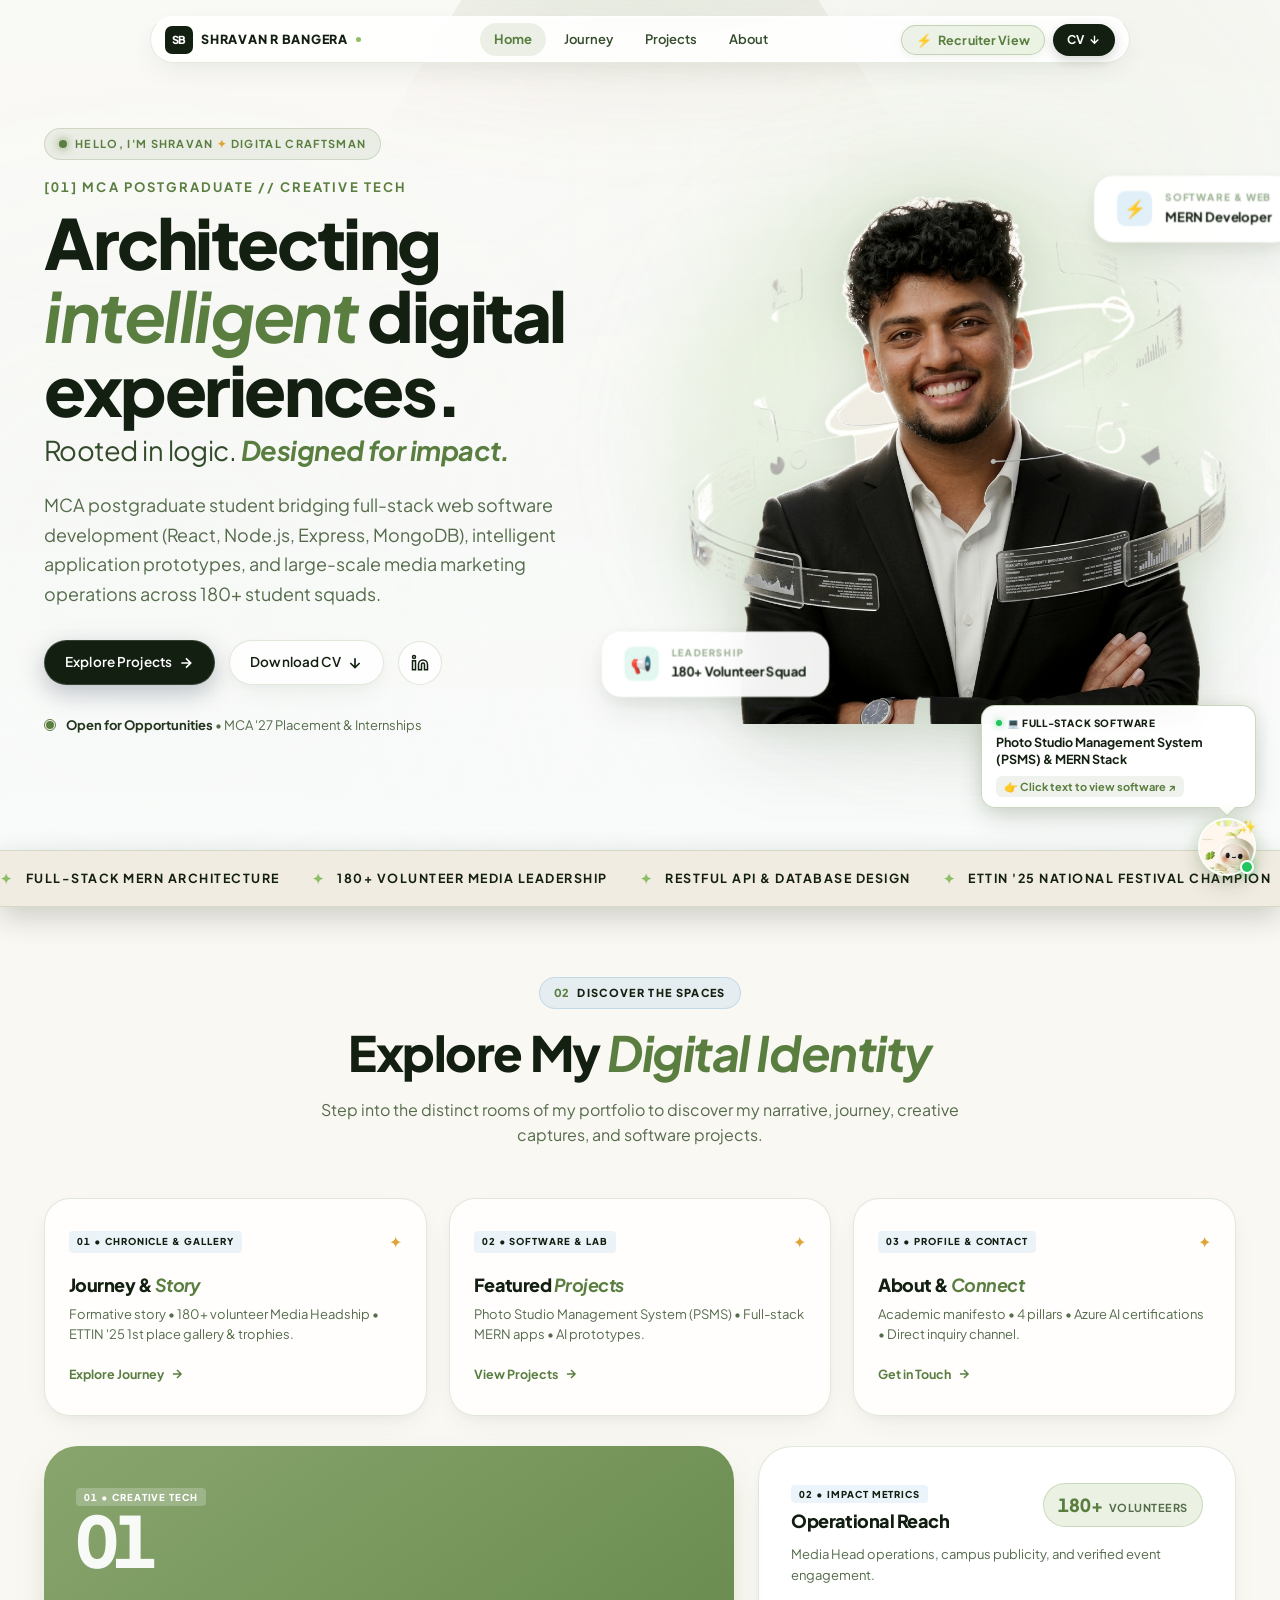
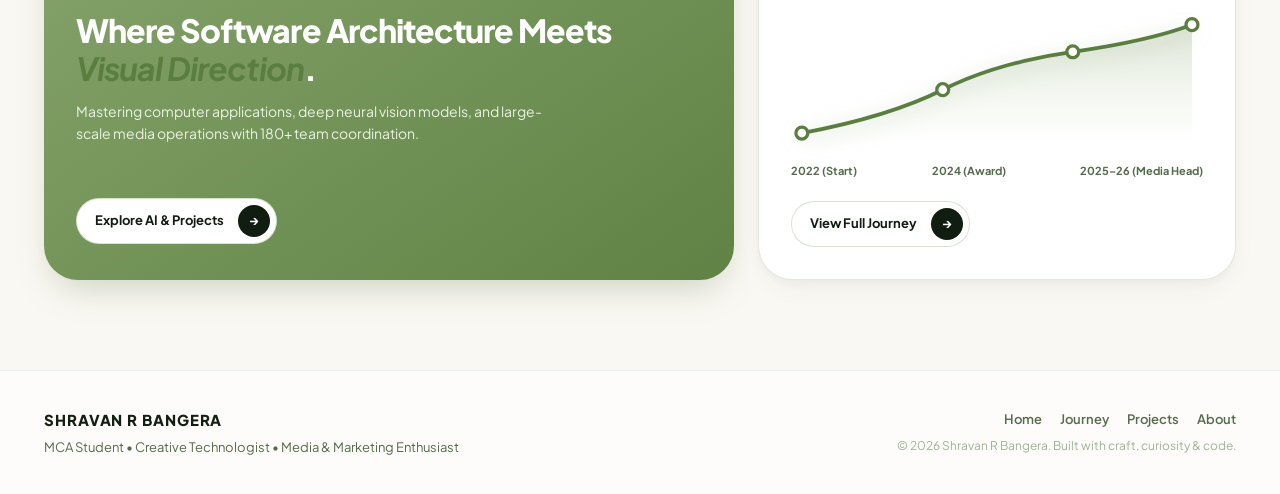
==== commit 14e481fa: "Enhance portfolio design, assets, styling, and interactive features" ====
--- a/index.html
+++ b/index.html
@@ -17,10 +17,10 @@
   <!-- Favicon -->
   <link rel="icon" type="image/svg+xml" href="data:image/svg+xml,<svg xmlns='http://www.w3.org/2000/svg' viewBox='0 0 32 32'><rect width='32' height='32' rx='8' fill='%230878C9'/><text x='16' y='22' font-family='sans-serif' font-size='18' font-weight='bold' fill='white' text-anchor='middle'>S</text></svg>">
 
-  <!-- Google Fonts -->
+  <!-- Google Fonts: Unified Typography (Plus Jakarta Sans) -->
   <link rel="preconnect" href="https://fonts.googleapis.com">
   <link rel="preconnect" href="https://fonts.gstatic.com" crossorigin>
-  <link href="https://fonts.googleapis.com/css2?family=Inter:wght@300;400;500;600;700&family=Plus+Jakarta+Sans:ital,wght@0,300;0,400;0,500;0,600;0,700;0,800;1,600&display=swap" rel="stylesheet">
+  <link href="https://fonts.googleapis.com/css2?family=Plus+Jakarta+Sans:ital,wght@0,300;0,400;0,500;0,600;0,700;0,800;1,400;1,500;1,600;1,700;1,800&display=swap" rel="stylesheet">
 
   <!-- Primary Stylesheet -->
   <link rel="stylesheet" href="style.css?v=2.5">
@@ -102,6 +102,9 @@
 
     <!-- HOME HERO SECTION -->
     <section class="section home-hero-section">
+      <!-- Dreamscape Ambient Radiant Light Beam (Sample 3) -->
+      <div class="dreamscape-beam-glow" aria-hidden="true"></div>
+
       <div class="container hero-layout-grid">
         
         <!-- Hero Left Content -->
@@ -109,24 +112,28 @@
           
           <div class="hero-eyebrow-pill reveal-item">
             <span class="eyebrow-pulse-dot"></span>
-            <span class="eyebrow-text">HELLO, I'M SHRAVAN</span>
+            <span class="eyebrow-text">HELLO, I'M SHRAVAN <span class="sparkle-star">✦</span> DIGITAL CRAFTSMAN</span>
           </div>
 
           <div class="hero-headline-group reveal-item" data-delay="100">
-            <h1 class="hero-main-title">
-              <span class="title-sub-line">MCA STUDENT</span>
-              <span class="title-hero-line gradient-text-lumina">CREATIVE TECHNOLOGIST</span>
-              <span class="title-sub-line">MEDIA &amp; MARKETING ENTHUSIAST</span>
+            <h1 class="hero-main-title editorial-display-heading">
+              <span class="title-sub-line font-mono" style="font-size: 13px; letter-spacing: 0.16em; text-transform: uppercase; color: var(--sage-primary); font-weight: 700; margin-bottom: 6px;">[01] MCA POSTGRADUATE // CREATIVE TECH</span>
+              <span class="title-hero-line font-display" style="font-size: clamp(2.6rem, 5.4vw, 4.4rem); font-weight: 800; line-height: 1.06;">
+                Architecting <em class="editorial-italic">intelligent</em> digital experiences.
+              </span>
+              <span class="title-sub-line font-display" style="font-size: clamp(1.25rem, 2.2vw, 1.7rem); font-weight: 400; color: var(--text-secondary); margin-top: 6px;">
+                Rooted in logic. <i>Designed for impact.</i>
+              </span>
             </h1>
           </div>
 
           <p class="hero-bio-lead reveal-item" data-delay="200">
-            MCA student bridging full-stack web development (React, Node.js), AI applications, and departmental media leadership. Building intelligent products with human-centered aesthetics.
+            MCA postgraduate student bridging full-stack web software development (React, Node.js, Express, MongoDB), intelligent application prototypes, and large-scale media marketing operations across 180+ student squads.
           </p>
 
           <div class="hero-actions-cluster reveal-item" data-delay="300">
-            <a href="about.html" class="btn btn-primary-glow" data-nav-link data-magnetic>
-              <span>Explore My World</span>
+            <a href="projects.html" class="btn btn-primary-glow" data-nav-link data-magnetic>
+              <span>Explore Projects</span>
               <svg class="btn-arrow" width="16" height="16" viewBox="0 0 24 24" fill="none" stroke="currentColor" stroke-width="2.5"><path d="M5 12h14M12 5l7 7-7 7"/></svg>
             </a>
             <a href="assets/SHRAVAN_RESUME.pdf" download="SHRAVAN_RESUME.pdf" target="_blank" rel="noopener" class="btn btn-glass-card" data-magnetic>
@@ -138,35 +145,73 @@
             </a>
           </div>
 
-          <div class="hero-status-strip reveal-item" data-delay="400">
+          <div class="hero-status-strip reveal-item" data-delay="350">
             <div class="status-indicator">
               <span class="pulse-ring"></span>
               <span class="status-dot"></span>
             </div>
-            <span class="status-msg"><strong>Open to Opportunities</strong> &bull; MCA '27 Placement &amp; Internships</span>
-          </div>
-
-          <div class="hero-editorial-quote reveal-item" data-delay="450">
-            <span class="quote-symbol">“</span>
-            <p>I thrive where technology, creative expression, and people intersect.</p>
-          </div>
-        </div>
-
-        <!-- Hero Right: Portrait with Glass Halo -->
+            <span class="status-msg"><strong>Open for Opportunities</strong> &bull; MCA '27 Placement &amp; Internships</span>
+          </div>
+        </div>
+
+        <!-- Hero Right: Clean Organic Portrait with Subtle Floating Badges -->
         <div class="hero-visual-block reveal-item" data-delay="250">
-          <div class="portrait-stage-wrapper" id="portraitStage">
+          <div class="portrait-stage-wrapper card-3d-tilt" id="portraitStage">
             <div class="portrait-aura-glow" aria-hidden="true"></div>
-            <div class="portrait-glass-aperture">
+            
+            <div class="portrait-glass-aperture modern-3d-frame">
               <div class="portrait-image-container">
                 <img src="assets/shravan-portrait.png" alt="Shravan R Bangera - MCA Student and Creative Technologist" class="portrait-image" loading="eager">
               </div>
               <div class="portrait-glass-rim"></div>
             </div>
+
+            <!-- Floating Badge Top Right -->
+            <div class="floating-badge badge-top-right" data-magnetic>
+              <div class="badge-icon-wrap icon-cyan">
+                <span style="font-size: 16px;">⚡</span>
+              </div>
+              <div class="badge-text-group">
+                <span class="badge-kicker font-mono">SOFTWARE &amp; WEB</span>
+                <span class="badge-title font-mono">MERN Developer</span>
+              </div>
+            </div>
+
+            <!-- Floating Badge Bottom Left -->
+            <div class="floating-badge badge-bottom-left" data-magnetic>
+              <div class="badge-icon-wrap icon-emerald">
+                <span style="font-size: 16px;">📢</span>
+              </div>
+              <div class="badge-text-group">
+                <span class="badge-kicker font-mono">LEADERSHIP</span>
+                <span class="badge-title font-mono">180+ Volunteer Squad</span>
+              </div>
+            </div>
+
           </div>
         </div>
 
       </div>
     </section>
+
+    <!-- Endless Looping Marquee Ticker Strip -->
+    <div class="marquee-ribbon-container" aria-label="Skill & Leadership Marquee Ticker">
+      <div class="marquee-ribbon-track">
+        <div class="marquee-ribbon-item"><span class="marquee-star">✦</span> FULL-STACK MERN ARCHITECTURE</div>
+        <div class="marquee-ribbon-item"><span class="marquee-star">✦</span> 180+ VOLUNTEER MEDIA LEADERSHIP</div>
+        <div class="marquee-ribbon-item"><span class="marquee-star">✦</span> RESTFUL API &amp; DATABASE DESIGN</div>
+        <div class="marquee-ribbon-item"><span class="marquee-star">✦</span> ETTIN '25 NATIONAL FESTIVAL CHAMPION</div>
+        <div class="marquee-ribbon-item"><span class="marquee-star">✦</span> AZURE AI AI-900 CERTIFIED</div>
+        <div class="marquee-ribbon-item"><span class="marquee-star">✦</span> AVAILABLE FOR MCA '27 RECRUITMENT</div>
+        <!-- Duplicated for seamless loop -->
+        <div class="marquee-ribbon-item"><span class="marquee-star">✦</span> FULL-STACK MERN ARCHITECTURE</div>
+        <div class="marquee-ribbon-item"><span class="marquee-star">✦</span> 180+ VOLUNTEER MEDIA LEADERSHIP</div>
+        <div class="marquee-ribbon-item"><span class="marquee-star">✦</span> RESTFUL API &amp; DATABASE DESIGN</div>
+        <div class="marquee-ribbon-item"><span class="marquee-star">✦</span> ETTIN '25 NATIONAL FESTIVAL CHAMPION</div>
+        <div class="marquee-ribbon-item"><span class="marquee-star">✦</span> AZURE AI AI-900 CERTIFIED</div>
+        <div class="marquee-ribbon-item"><span class="marquee-star">✦</span> AVAILABLE FOR MCA '27 RECRUITMENT</div>
+      </div>
+    </div>
 
     <!-- DIGITAL STUDIO ROOM PORTALS -->
     <section class="section home-portals-section">
@@ -174,10 +219,10 @@
         
         <div class="section-editorial-header text-center">
           <div class="header-tag-pill">
-            <span class="tag-number">00</span>
+            <span class="tag-number">02</span>
             <span class="tag-title">DISCOVER THE SPACES</span>
           </div>
-          <h2 class="section-giant-title">Explore My Digital Identity</h2>
+          <h2 class="section-giant-title editorial-display-heading">Explore My <em>Digital Identity</em></h2>
           <p class="section-lead-paragraph">
             Step into the distinct rooms of my portfolio to discover my narrative, journey, creative captures, and software projects.
           </p>
@@ -186,11 +231,12 @@
         <div class="portals-quad-grid">
           
           <!-- Portal 1: Journey (Story, Milestones & Creative Work) -->
-          <a href="journey.html" class="portal-room-card glass-panel" data-nav-link>
+          <a href="journey.html" class="portal-room-card glass-panel card-3d-tilt" data-nav-link>
             <div class="portal-card-top">
-              <span class="portal-badge">CHRONICLE &amp; GALLERY</span>
-            </div>
-            <h3 class="portal-title">Journey &amp; Story</h3>
+              <span class="portal-badge font-mono">01 &bull; CHRONICLE &amp; GALLERY</span>
+              <span class="sparkle-star">✦</span>
+            </div>
+            <h3 class="portal-title editorial-display-heading">Journey &amp; <em>Story</em></h3>
             <p class="portal-sub">Formative story &bull; 180+ volunteer Media Headship &bull; ETTIN '25 1st place gallery &amp; trophies.</p>
             <div class="portal-cta-arrow">
               <span>Explore Journey</span>
@@ -199,24 +245,26 @@
           </a>
 
           <!-- Portal 2: Projects & AI Lab -->
-          <a href="projects.html" class="portal-room-card glass-panel" data-nav-link>
+          <a href="projects.html" class="portal-room-card glass-panel card-3d-tilt" data-nav-link>
             <div class="portal-card-top">
-              <span class="portal-badge">PRODUCT &amp; AI LAB</span>
-            </div>
-            <h3 class="portal-title">Featured Projects</h3>
-            <p class="portal-sub">FoodIQ 148k+ AI neural nutrition scanner &bull; USDA API &bull; PSMS studio platform.</p>
+              <span class="portal-badge font-mono">02 &bull; SOFTWARE &amp; LAB</span>
+              <span class="sparkle-star">✦</span>
+            </div>
+            <h3 class="portal-title editorial-display-heading">Featured <em>Projects</em></h3>
+            <p class="portal-sub">Photo Studio Management System (PSMS) &bull; Full-stack MERN apps &bull; AI prototypes.</p>
             <div class="portal-cta-arrow">
-              <span>Test Simulator</span>
+              <span>View Projects</span>
               <svg width="14" height="14" viewBox="0 0 24 24" fill="none" stroke="currentColor" stroke-width="2.5"><path d="M5 12h14M12 5l7 7-7 7"/></svg>
             </div>
           </a>
 
           <!-- Portal 3: About & Contact -->
-          <a href="about.html" class="portal-room-card glass-panel" data-nav-link>
+          <a href="about.html" class="portal-room-card glass-panel card-3d-tilt" data-nav-link>
             <div class="portal-card-top">
-              <span class="portal-badge">PROFILE &amp; CONTACT</span>
-            </div>
-            <h3 class="portal-title">About &amp; Connect</h3>
+              <span class="portal-badge font-mono">03 &bull; PROFILE &amp; CONTACT</span>
+              <span class="sparkle-star">✦</span>
+            </div>
+            <h3 class="portal-title editorial-display-heading">About &amp; <em>Connect</em></h3>
             <p class="portal-sub">Academic manifesto &bull; 4 pillars &bull; Azure AI certifications &bull; Direct inquiry channel.</p>
             <div class="portal-cta-arrow">
               <span>Get in Touch</span>
@@ -229,39 +277,39 @@
         <!-- BENTO TELEMETRY & STUDIO HIGHLIGHTS (Editorial Bento Grid) -->
         <div class="bento-hero-grid reveal-item" data-delay="300">
           
-          <!-- Left Bento Green Card (Inspired by Image 1) -->
-          <div class="bento-card-green">
+          <!-- Left Bento Green Card (Inspired by Image 1 & 4) -->
+          <div class="bento-card-green card-3d-tilt">
             <div class="bento-card-top">
-              <span class="portal-badge" style="background: rgba(255,255,255,0.2); color: #FFFFFF;">01 &bull; CREATIVE TECH</span>
-              <div class="bento-big-num">01</div>
+              <span class="portal-badge font-mono" style="background: rgba(255,255,255,0.22); color: #FFFFFF;">01 &bull; CREATIVE TECH</span>
+              <div class="bento-big-num font-mono">01</div>
             </div>
             
             <div>
-              <h3 style="font-size: clamp(1.4rem, 2.4vw, 2rem); font-weight: 800; line-height: 1.2; margin-bottom: 12px;">
-                Where Software Architecture Meets Visual Direction.
+              <h3 class="editorial-display-heading" style="font-size: clamp(1.5rem, 2.5vw, 2.1rem); font-weight: 800; line-height: 1.18; margin-bottom: 12px; color: #FFFFFF;">
+                Where Software Architecture Meets <em>Visual Direction</em>.
               </h3>
-              <p style="font-size: 14px; opacity: 0.9; line-height: 1.6; margin-bottom: 24px; max-width: 480px;">
+              <p style="font-size: 14px; opacity: 0.92; line-height: 1.6; margin-bottom: 24px; max-width: 480px; color: #F5FAF0;">
                 Mastering computer applications, deep neural vision models, and large-scale media operations with 180+ team coordination.
               </p>
             </div>
 
-            <a href="projects.html" class="bento-pill-action" data-nav-link>
+            <a href="projects.html" class="bento-pill-action" data-nav-link data-magnetic>
               <span>Explore AI &amp; Projects</span>
               <span class="bento-circle-arrow">&rarr;</span>
             </a>
           </div>
 
           <!-- Right Bento Cream Card with Interactive Telemetry Chart -->
-          <div class="bento-card-cream">
+          <div class="bento-card-cream card-3d-tilt">
             <div>
               <div class="chart-header-row" style="margin-bottom: 12px;">
                 <div class="chart-title-group">
-                  <span class="portal-badge">02 &bull; IMPACT METRICS</span>
-                  <h3 style="margin-top: 6px;">Operational Reach</h3>
+                  <span class="portal-badge font-mono">02 &bull; IMPACT METRICS</span>
+                  <h3 class="editorial-display-heading" style="margin-top: 6px; font-size: 18px;">Operational Reach</h3>
                 </div>
                 <div class="chart-hud-stat">
-                  <span class="chart-hud-val">180+</span>
-                  <span class="chart-hud-label">Volunteers</span>
+                  <span class="chart-hud-val font-mono">180+</span>
+                  <span class="chart-hud-label font-mono">Volunteers</span>
                 </div>
               </div>
 
@@ -273,8 +321,8 @@
               <svg class="svg-telemetry-chart" viewBox="0 0 380 140" aria-label="Volunteer & Operations Growth Chart">
                 <defs>
                   <linearGradient id="sageAreaGrad" x1="0" y1="0" x2="0" y2="1">
-                    <stop offset="0%" stop-color="#6B8E4E" stop-opacity="0.35"/>
-                    <stop offset="100%" stop-color="#8FC065" stop-opacity="0.0"/>
+                    <stop offset="0%" stop-color="#5A7E40" stop-opacity="0.38"/>
+                    <stop offset="100%" stop-color="#8EBE67" stop-opacity="0.0"/>
                   </linearGradient>
                 </defs>
                 <path class="chart-area" d="M 10 120 Q 90 105, 140 80 T 260 45 T 370 20 L 370 130 L 10 130 Z"/>
@@ -287,7 +335,7 @@
                 <circle class="chart-point" cx="370" cy="20" data-val="2025: Media Head (180+ Team)"/>
               </svg>
 
-              <div style="display: flex; justify-content: space-between; font-size: 11px; font-weight: 700; color: var(--text-muted); margin-top: 8px;">
+              <div style="display: flex; justify-content: space-between; font-size: 11px; font-weight: 700; color: var(--text-muted); margin-top: 8px; font-family: var(--font-mono);">
                 <span>2022 (Start)</span>
                 <span>2024 (Award)</span>
                 <span>2025–26 (Media Head)</span>
@@ -295,7 +343,7 @@
             </div>
 
             <div style="margin-top: 20px;">
-              <a href="journey.html" class="bento-pill-action" data-nav-link>
+              <a href="journey.html" class="bento-pill-action" data-nav-link data-magnetic>
                 <span>View Full Journey</span>
                 <span class="bento-circle-arrow">&rarr;</span>
               </a>
@@ -363,7 +411,7 @@
             <li><strong>Media Head (MCA Dept, NMAMIT):</strong> Coordinated logistics &amp; media across 5+ programs with 180+ volunteers; published 15+ promotional campaigns.</li>
             <li><strong>Media Team Member (BCA Program):</strong> Grew average post engagement by 87% across 4 departmental events; cut documentation time by 50% using AI tools.</li>
             <li><strong>Internship (Zephyr Technologies):</strong> Prepared technical documentation for MERN Stack projects and development workflows.</li>
-            <li><strong>Top Project (FoodIQ):</strong> AI food recognition web app (React, Node.js/Express) with 148,000+ image deep learning model &amp; USDA nutrition database.</li>
+            <li><strong>Featured Projects:</strong> Photo Studio Management System (PSMS &mdash; MERN Stack) &amp; FoodIQ (AI prototype).</li>
             <li><strong>Honours &amp; Awards:</strong> 1st Place Photography (Nitte Aqua Lens 2024 University Level &amp; ETTIN 2025 National Fest); 2nd Place (AGON 2024).</li>
           </ul>
 
@@ -444,7 +492,7 @@
 
       <div class="chat-quick-chips-bar" id="chatQuickChips">
         <button class="chat-chip-btn" data-query="projects">🚀 Projects</button>
-        <button class="chat-chip-btn" data-query="foodiq">🥗 FoodIQ AI</button>
+        <button class="chat-chip-btn" data-query="psms">📷 PSMS App</button>
         <button class="chat-chip-btn" data-query="awards">🏆 Awards</button>
         <button class="chat-chip-btn" data-query="photography">📸 Photography</button>
         <button class="chat-chip-btn" data-query="leadership">📢 180+ Volunteers</button>
@@ -460,7 +508,7 @@
           type="text" 
           id="chatInputText" 
           class="chat-input-field" 
-          placeholder="Ask me anything (e.g. FoodIQ, awards, skills)..." 
+          placeholder="Ask me anything (e.g. PSMS, awards, skills)..." 
           aria-label="Ask SproutBot AI"
         >
         <button type="submit" class="chat-send-btn" id="chatSendBtn" aria-label="Send query">
--- a/style.css
+++ b/style.css
@@ -1,109 +1,120 @@
 /* ==========================================================================
    SHRAVAN R BANGERA — MULTI-PAGE DIGITAL STUDIO STYLESHEET
-   Design Language: Apple Cleanliness + Studio Editorial + Frutiger Aero Glow + Soft Glassmorphism
+   Design Language: Organic Editorial + Modernist Brutalism + Dreamscape Glow + Soft Glassmorphism
+   Inspired by: Verdeo Atelier, Soul, Canyon Bakery, Ade & Simply Aesthetics
    ========================================================================== */
 
 /* --------------------------------------------------------------------------
    1. DESIGN TOKENS & CSS CUSTOM PROPERTIES
    -------------------------------------------------------------------------- */
 :root {
-  /* Color Palette — Sage, Pistachio & Forest Green */
-  --sage-deep: #172312;
-  --sage-dark: #2A3B21;
-  --sage-primary: #6B8E4E;
-  --sage-vivid: #7BA35A;
-  --sage-sprout: #8FC065;
-  --sage-light: #BDDAA5;
-  --sage-pale: #EAF2E3;
-  --sage-tint: #F2F7ED;
-
-  --forest-dark: #1F2E19;
-  --forest-surface: #24351D;
-
-  --cream-pure: #FFFFFF;
-  --cream-soft: #FAF8F5;
-  --cream-warm: #F6F8F3;
-
-  --gold-accent: #EAB308;
-  --gold-pale: #FEF9C3;
+  /* Warm Oat, Cream & Earth Canvas Palette */
+  --bg-main: #FAF8F3;
+  --bg-alt: #F1ECE2;
+  --bg-pure: #FFFFFF;
+  --bg-terracotta-soft: #FAF0E7;
+  --bg-dark-editorial: #132011;
+
+  /* Botanical Sage & Pistachio Greens */
+  --sage-deep: #132011;
+  --sage-dark: #22341C;
+  --sage-primary: #5A7E40;
+  --sage-vivid: #6E9850;
+  --sage-sprout: #8EBE67;
+  --sage-light: #B8D69E;
+  --sage-pale: #EBF2E3;
+  --sage-tint: #F3F8EE;
+
+  /* Terracotta & Warm Croissant Accents (Canyon & Verdeo Sample) */
+  --terracotta-accent: #C7784E;
+  --terracotta-warm: #DC885C;
+  --terracotta-pale: #FBF0E7;
+
+  /* Warm Sunlight Gold */
+  --gold-accent: #DFA438;
+  --gold-pale: #FEF8E7;
+
+  /* Forest Dark & Contrast Bases */
+  --forest-dark: #111D10;
+  --forest-surface: #1A2B17;
+  --navy-dark: #132011;
+  --navy-deep: #1B2918;
+  --navy-surface: #22341C;
+  --navy-glass: rgba(19, 32, 17, 0.95);
+  --color-primary-dark: #22341C;
 
   /* Semantic Aliases */
-  --blue-primary: #6B8E4E;
-  --blue-vivid: #7BA35A;
-  --blue-bright: #8FC065;
-  --blue-pale: #EAF2E3;
-
-  --teal-accent: #8FC065;
-  --teal-vivid: #6B8E4E;
-  --teal-light: #BDDAA5;
-  --teal-pale: #EAF2E3;
-
-  --emerald-green: #6B8E4E;
-  --emerald-dark: #2A3B21;
-  --emerald-pale: #EAF2E3;
-
-  --color-primary: #6B8E4E;
-  --color-accent: #8FC065;
-  --color-slate-900: #172312;
-  --color-slate-800: #24351D;
-  --color-slate-700: #3D5232;
-  --color-slate-600: #576D4C;
-  --color-slate-500: #7E9374;
-  --color-slate-400: #A2B599;
-  --color-slate-200: #E4ECE0;
-
-  /* Forest Charcoal & Contrast Bases */
-  --navy-dark: #172312;
-  --navy-deep: #1F2E19;
-  --navy-surface: #24351D;
-  --navy-glass: rgba(23, 35, 18, 0.94);
-  --color-primary-dark: #2A3B21;
-  --shadow-glow-blue: 0 10px 30px -5px rgba(107, 142, 78, 0.35);
-  --shadow-glow-sage: 0 10px 30px -5px rgba(107, 142, 78, 0.35);
-
-  /* Backgrounds & Surfaces */
-  --bg-main: #F6F8F3;
-  --bg-alt: #EDF3E8;
-  --bg-pure: #FFFFFF;
-  --bg-card: rgba(255, 255, 255, 0.88);
+  --blue-primary: #5A7E40;
+  --blue-vivid: #6E9850;
+  --blue-bright: #8EBE67;
+  --blue-pale: #EBF2E3;
+
+  --teal-accent: #8EBE67;
+  --teal-vivid: #5A7E40;
+  --teal-light: #B8D69E;
+  --teal-pale: #EBF2E3;
+
+  --emerald-green: #5A7E40;
+  --emerald-dark: #22341C;
+  --emerald-pale: #EBF2E3;
+
+  --color-primary: #5A7E40;
+  --color-accent: #8EBE67;
+  --color-slate-900: #132011;
+  --color-slate-800: #1A2B17;
+  --color-slate-700: #334A2B;
+  --color-slate-600: #556B4C;
+  --color-slate-500: #78906F;
+  --color-slate-400: #9EB296;
+  --color-slate-200: #E2ECE0;
+
+  --shadow-glow-sage: 0 12px 36px -6px rgba(90, 126, 64, 0.38);
+  --shadow-glow-blue: 0 12px 36px -6px rgba(90, 126, 64, 0.38);
+
+  /* Surfaces & Cards */
+  --bg-card: rgba(255, 255, 255, 0.9);
   --bg-card-hover: rgba(255, 255, 255, 0.98);
 
   /* Text & Content */
-  --text-dark: #172312;
-  --text-secondary: #3D5232;
-  --text-muted: #576D4C;
-  --text-light: #7E9374;
-  --text-faint: #A2B599;
+  --text-dark: #132011;
+  --text-secondary: #334A2B;
+  --text-muted: #556B4C;
+  --text-light: #78906F;
+  --text-faint: #9EB296;
   --text-inverse: #FFFFFF;
 
   /* Glassmorphism Specs */
-  --glass-bg: rgba(255, 255, 255, 0.82);
-  --glass-bg-hover: rgba(255, 255, 255, 0.96);
-  --glass-border: rgba(107, 142, 78, 0.16);
-  --glass-border-hover: rgba(107, 142, 78, 0.35);
+  --glass-bg: rgba(255, 255, 255, 0.86);
+  --glass-bg-hover: rgba(255, 255, 255, 0.98);
+  --glass-border: rgba(90, 126, 64, 0.18);
+  --glass-border-hover: rgba(90, 126, 64, 0.38);
   --glass-border-light: rgba(255, 255, 255, 0.95);
-  --glass-blur: blur(20px) saturate(180%);
-  --glass-shadow: 0 10px 30px -10px rgba(60, 90, 40, 0.08), 0 4px 12px rgba(0, 0, 0, 0.03);
-  --glass-shadow-hover: 0 20px 45px -12px rgba(60, 90, 40, 0.16), 0 8px 24px rgba(0, 0, 0, 0.05);
+  --glass-blur: blur(24px) saturate(190%);
+  --glass-shadow: 0 10px 30px -10px rgba(40, 65, 30, 0.09), 0 4px 12px rgba(0, 0, 0, 0.03);
+  --glass-shadow-hover: 0 20px 48px -12px rgba(40, 65, 30, 0.18), 0 8px 24px rgba(0, 0, 0, 0.06);
 
   /* Gradients */
-  --grad-lumina: linear-gradient(135deg, #4A6E2E 0%, #6B8E4E 50%, #8FC065 100%);
-  --grad-blue-glow: linear-gradient(135deg, #6B8E4E 0%, #8FC065 100%);
-  --grad-teal-glow: linear-gradient(135deg, #5E8043 0%, #8FC065 100%);
-  --grad-navy-glass: linear-gradient(145deg, rgba(31, 46, 25, 0.95), rgba(36, 53, 29, 0.98));
-  --grad-moss-bento: linear-gradient(145deg, #8FA876 0%, #6C8B50 100%);
-
-  /* Typography */
-  --font-primary: 'Plus Jakarta Sans', -apple-system, BlinkMacSystemFont, 'Segoe UI', Roboto, sans-serif;
-  --font-heading: 'Plus Jakarta Sans', -apple-system, BlinkMacSystemFont, 'Segoe UI', Roboto, sans-serif;
-  --font-body: 'Inter', -apple-system, BlinkMacSystemFont, 'Segoe UI', Roboto, sans-serif;
+  --grad-lumina: linear-gradient(135deg, #3D5A27 0%, #5A7E40 50%, #8EBE67 100%);
+  --grad-blue-glow: linear-gradient(135deg, #5A7E40 0%, #8EBE67 100%);
+  --grad-teal-glow: linear-gradient(135deg, #4F7037 0%, #8EBE67 100%);
+  --grad-terracotta: linear-gradient(135deg, #C7784E 0%, #DC885C 100%);
+  --grad-navy-glass: linear-gradient(145deg, rgba(27, 41, 24, 0.96), rgba(34, 52, 28, 0.98));
+  --grad-moss-bento: linear-gradient(145deg, #88A56E 0%, #5F8344 100%);
+
+  /* Unified Modern Editorial Typography System (Single Consistent Font: Plus Jakarta Sans) */
+  --font-primary: 'Plus Jakarta Sans', -apple-system, BlinkMacSystemFont, 'Segoe UI', Roboto, Helvetica, Arial, sans-serif;
+  --font-heading: var(--font-primary);
+  --font-display: var(--font-primary);
+  --font-body: var(--font-primary);
+  --font-serif-italic: var(--font-primary);
+  --font-mono: var(--font-primary);
 
   /* Layout & Radii */
   --radius-xs: 6px;
   --radius-sm: 12px;
   --radius-md: 18px;
   --radius-lg: 26px;
-  --radius-xl: 32px;
+  --radius-xl: 34px;
   --radius-full: 9999px;
   --container-width: 1240px;
   --z-modal: 99999;
@@ -111,6 +122,7 @@
   /* Transitions & Easings */
   --ease-spring: cubic-bezier(0.16, 1, 0.3, 1);
   --ease-smooth: cubic-bezier(0.4, 0, 0.2, 1);
+  --ease-bounce: cubic-bezier(0.34, 1.56, 0.64, 1);
   --time-fast: 180ms;
   --time-normal: 350ms;
   --time-slow: 600ms;
@@ -238,13 +250,14 @@
     left: 0;
     width: 6px;
     height: 6px;
-    background-color: var(--blue-primary);
+    background-color: var(--sage-primary);
     border-radius: 50%;
     pointer-events: none;
     z-index: 99999;
     transform: translate(-50%, -50%);
+    opacity: 0;
     transition: opacity var(--time-fast) var(--ease-spring);
-    box-shadow: 0 0 8px rgba(8, 120, 201, 0.7);
+    box-shadow: 0 0 8px rgba(107, 142, 78, 0.7);
   }
 
   .cursor-ring {
@@ -253,21 +266,28 @@
     left: 0;
     width: 28px;
     height: 28px;
-    border: 1.5px solid rgba(8, 120, 201, 0.4);
-    background-color: rgba(8, 120, 201, 0.04);
+    border: 1.5px solid rgba(107, 142, 78, 0.4);
+    background-color: rgba(107, 142, 78, 0.04);
     border-radius: 50%;
     pointer-events: none;
     z-index: 99998;
     transform: translate(-50%, -50%);
+    opacity: 0;
     display: flex;
     align-items: center;
     justify-content: center;
-    transition: width var(--time-normal) var(--ease-spring),
+    transition: opacity var(--time-fast) var(--ease-spring),
+                width var(--time-normal) var(--ease-spring),
                 height var(--time-normal) var(--ease-spring),
                 background-color var(--time-normal) var(--ease-spring),
                 border-color var(--time-normal) var(--ease-spring);
   }
 
+  .cursor-dot.cursor-visible,
+  .cursor-ring.cursor-visible {
+    opacity: 1;
+  }
+
   .cursor-label {
     display: none;
   }
@@ -275,15 +295,15 @@
   .cursor-ring.cursor-hover {
     width: 38px;
     height: 38px;
-    background-color: rgba(8, 120, 201, 0.08);
-    border-color: var(--teal-accent);
+    background-color: rgba(107, 142, 78, 0.12);
+    border-color: var(--sage-sprout);
   }
 
   .cursor-ring.cursor-text-active {
     width: 38px;
     height: 38px;
-    background-color: rgba(8, 120, 201, 0.08);
-    border-color: var(--blue-primary);
+    background-color: rgba(107, 142, 78, 0.12);
+    border-color: var(--sage-primary);
   }
 }
 
@@ -463,16 +483,17 @@
   display: flex;
   align-items: center;
   justify-content: space-between;
+  gap: 16px;
   width: 100%;
-  max-width: 960px;
+  max-width: 980px;
   padding: 6px 14px;
   border-radius: var(--radius-full);
-  background: rgba(255, 255, 255, 0.88);
+  background: rgba(255, 255, 255, 0.9);
   backdrop-filter: blur(24px) saturate(190%);
   -webkit-backdrop-filter: blur(24px) saturate(190%);
-  border: 1px solid rgba(8, 120, 201, 0.14);
+  border: 1px solid rgba(107, 142, 78, 0.18);
   border-top: 1px solid rgba(255, 255, 255, 0.95);
-  box-shadow: 0 10px 30px -8px rgba(8, 120, 201, 0.14), 0 0 0 1px rgba(255, 255, 255, 0.6) inset;
+  box-shadow: 0 10px 30px -8px rgba(23, 35, 18, 0.1), 0 0 0 1px rgba(255, 255, 255, 0.6) inset;
   pointer-events: auto;
   transition: all var(--time-normal) var(--ease-spring);
 }
@@ -484,7 +505,7 @@
 .studio-header.header-condensed .nav-island {
   padding: 5px 12px;
   background: rgba(255, 255, 255, 0.96);
-  box-shadow: 0 14px 32px -8px rgba(8, 120, 201, 0.2);
+  box-shadow: 0 14px 32px -8px rgba(23, 35, 18, 0.15);
 }
 
 .nav-brand {
@@ -522,8 +543,17 @@
   width: 5px;
   height: 5px;
   border-radius: 50%;
-  background-color: var(--teal-accent);
+  background-color: var(--sage-sprout);
   display: inline-block;
+}
+
+.nav-menu-wrapper {
+  display: flex;
+  align-items: center;
+}
+
+.mobile-menu-cta-bar {
+  display: none !important;
 }
 
 .nav-links-list {
@@ -538,7 +568,7 @@
 .nav-item {
   display: inline-flex;
   align-items: center;
-  padding: 6px 12px;
+  padding: 6px 14px;
   border-radius: var(--radius-full);
   font-family: var(--font-primary);
   font-size: 13px;
@@ -551,12 +581,12 @@
 
 .nav-item:hover {
   color: var(--navy-dark);
-  background-color: rgba(8, 120, 201, 0.07);
+  background-color: rgba(107, 142, 78, 0.09);
 }
 
 .nav-item.active {
-  color: var(--blue-primary);
-  background-color: rgba(8, 120, 201, 0.1);
+  color: var(--sage-primary);
+  background-color: rgba(107, 142, 78, 0.13);
   font-weight: 700;
 }
 
@@ -585,19 +615,25 @@
 }
 
 .btn-pill-nav {
+  display: inline-flex;
+  align-items: center;
+  gap: 4px;
   padding: 6px 14px;
-  font-size: 12.5px;
+  font-size: 12px;
+  font-weight: 700;
   background: var(--navy-dark);
   color: var(--text-inverse);
   border-radius: var(--radius-full);
   text-decoration: none;
-  box-shadow: 0 4px 12px rgba(10, 25, 47, 0.18);
+  box-shadow: 0 4px 12px rgba(23, 35, 18, 0.18);
+  transition: all var(--time-normal) var(--ease-spring);
 }
 
 .btn-pill-nav:hover {
-  background: var(--blue-primary);
+  background: var(--sage-primary);
+  color: #ffffff;
   transform: translateY(-1px);
-  box-shadow: 0 6px 18px rgba(8, 120, 201, 0.35);
+  box-shadow: 0 6px 18px rgba(107, 142, 78, 0.35);
 }
 
 .btn-primary-glow {
@@ -709,7 +745,668 @@
 }
 
 /* --------------------------------------------------------------------------
-   7. HOME HERO SECTION & PORTALS
+   7. CREATIVE ARTISTIC COMPONENTS (Sample Inspirations: Verdeo, Soul, Canyon, Simply)
+   -------------------------------------------------------------------------- */
+
+/* Typography Helpers */
+.font-display {
+  font-family: var(--font-primary) !important;
+}
+.font-serif-italic {
+  font-family: var(--font-primary) !important;
+  font-style: italic !important;
+}
+.font-mono {
+  font-family: var(--font-primary) !important;
+  font-feature-settings: 'tnum' 1;
+}
+
+.editorial-display-heading {
+  font-family: var(--font-primary);
+  font-weight: 800;
+  line-height: 1.15;
+  letter-spacing: -0.03em;
+  color: var(--navy-dark);
+}
+
+.editorial-display-heading em,
+.editorial-display-heading i,
+.editorial-italic {
+  font-family: inherit;
+  font-style: italic;
+  font-weight: 700;
+  color: var(--sage-primary);
+}
+
+.editorial-index-tag {
+  font-family: var(--font-primary);
+  font-size: 11.5px;
+  font-weight: 800;
+  letter-spacing: 0.1em;
+  color: var(--sage-primary);
+  display: inline-flex;
+  align-items: center;
+  gap: 6px;
+  text-transform: uppercase;
+}
+
+/* Endless Looping Marquee Ribbon (Sample 5: Simply Furniture) */
+.marquee-ribbon-container {
+  width: 100vw;
+  position: relative;
+  left: 50%;
+  right: 50%;
+  margin-left: -50vw;
+  margin-right: -50vw;
+  background: var(--navy-dark);
+  color: #F8F5EE;
+  padding: 13px 0;
+  overflow: hidden;
+  user-select: none;
+  box-shadow: 0 10px 30px rgba(19, 32, 17, 0.2);
+  margin-top: 40px;
+  margin-bottom: 20px;
+}
+
+.marquee-ribbon-track {
+  display: flex;
+  width: max-content;
+  white-space: nowrap;
+  animation: marqueeScroll 26s linear infinite;
+  gap: 28px;
+}
+
+.marquee-ribbon-container:hover .marquee-ribbon-track {
+  animation-play-state: paused;
+}
+
+.marquee-ribbon-item {
+  display: inline-flex;
+  align-items: center;
+  gap: 10px;
+  font-family: var(--font-mono);
+  font-size: 12.5px;
+  font-weight: 700;
+  letter-spacing: 0.12em;
+  text-transform: uppercase;
+  color: #F4EFE6;
+}
+
+.marquee-ribbon-item span.marquee-star {
+  color: var(--sage-sprout);
+  font-size: 14px;
+}
+
+@keyframes marqueeScroll {
+  from { transform: translateX(0); }
+  to { transform: translateX(-50%); }
+}
+
+/* Rotating Stamp Badge Seal (Sample 1 & 3: Canyon Bakery & Soul) */
+.stamp-badge-seal {
+  position: relative;
+  width: 106px;
+  height: 106px;
+  display: flex;
+  align-items: center;
+  justify-content: center;
+  border-radius: 50%;
+  cursor: pointer;
+  user-select: none;
+  flex-shrink: 0;
+}
+
+.stamp-svg-text {
+  position: absolute;
+  inset: 0;
+  width: 100%;
+  height: 100%;
+  animation: spinSeal 20s linear infinite;
+  transform-origin: center center;
+}
+
+.stamp-badge-seal:hover .stamp-svg-text {
+  animation-duration: 6s;
+}
+
+.stamp-center-icon {
+  width: 44px;
+  height: 44px;
+  border-radius: 50%;
+  background: var(--navy-dark);
+  color: #FFFFFF;
+  display: flex;
+  align-items: center;
+  justify-content: center;
+  font-size: 15px;
+  font-weight: 800;
+  font-family: var(--font-mono);
+  box-shadow: 0 4px 16px rgba(19, 32, 17, 0.25);
+  transition: transform var(--time-normal) var(--ease-spring), background-color var(--time-normal);
+  z-index: 2;
+}
+
+.stamp-badge-seal:hover .stamp-center-icon {
+  transform: scale(1.1) rotate(-15deg);
+  background-color: var(--sage-primary);
+}
+
+@keyframes spinSeal {
+  from { transform: rotate(0deg); }
+  to { transform: rotate(360deg); }
+}
+
+/* Dreamscape Light Beam & Sparkle Stars (Sample 3: Soul Psychotherapy) */
+.dreamscape-beam-glow {
+  position: absolute;
+  top: -60px;
+  left: 50%;
+  transform: translateX(-50%);
+  width: min(680px, 90vw);
+  height: 460px;
+  background: radial-gradient(ellipse at top, rgba(142, 190, 103, 0.26) 0%, rgba(235, 242, 227, 0.14) 48%, transparent 75%);
+  pointer-events: none;
+  z-index: 0;
+  clip-path: polygon(38% 0%, 62% 0%, 100% 100%, 0% 100%);
+  filter: blur(16px);
+}
+
+.sparkle-star {
+  display: inline-block;
+  color: var(--sage-vivid);
+  animation: sparkleTwinkle 3.2s ease-in-out infinite alternate;
+}
+
+@keyframes sparkleTwinkle {
+  0% { transform: scale(0.8) rotate(0deg); opacity: 0.6; filter: drop-shadow(0 0 0 rgba(110, 152, 80, 0)); }
+  50% { transform: scale(1.25) rotate(45deg); opacity: 1; filter: drop-shadow(0 0 8px rgba(142, 190, 103, 0.8)); }
+  100% { transform: scale(0.85) rotate(90deg); opacity: 0.7; filter: drop-shadow(0 0 2px rgba(110, 152, 80, 0.4)); }
+}
+
+/* Multi-Layer Fluid Organic Wave Dividers (Sample 4: Verdeo Atelier) */
+.organic-wave-divider {
+  width: 100%;
+  overflow: hidden;
+  line-height: 0;
+  position: relative;
+  z-index: 2;
+  margin-top: -1px;
+  margin-bottom: -1px;
+}
+
+.organic-wave-divider svg {
+  display: block;
+  width: 100%;
+  height: auto;
+  min-height: 48px;
+}
+
+/* Organic Asymmetrical Pebble Image Mask (Sample 4 & 5) */
+.organic-pebble-frame {
+  border-radius: 44% 56% 68% 32% / 40% 48% 52% 60%;
+  overflow: hidden;
+  position: relative;
+  transition: all var(--time-slow) var(--ease-spring);
+  animation: pebbleMorph 16s ease-in-out infinite alternate;
+  box-shadow: 0 22px 55px -12px rgba(19, 32, 17, 0.18), 0 0 0 1px rgba(255, 255, 255, 0.8) inset;
+}
+
+@keyframes pebbleMorph {
+  0% { border-radius: 44% 56% 68% 32% / 40% 48% 52% 60%; }
+  33% { border-radius: 60% 40% 32% 68% / 58% 32% 68% 42%; }
+  66% { border-radius: 36% 64% 52% 48% / 42% 58% 42% 58%; }
+  100% { border-radius: 44% 56% 68% 32% / 40% 48% 52% 60%; }
+}
+
+/* Sticker Badges & Brutalist Pills (Sample 1: Canyon Bakery) */
+.sticker-pill {
+  display: inline-flex;
+  align-items: center;
+  gap: 6px;
+  padding: 5px 13px;
+  border-radius: var(--radius-full);
+  font-family: var(--font-mono);
+  font-size: 11.5px;
+  font-weight: 700;
+  letter-spacing: 0.04em;
+  background: var(--bg-pure);
+  color: var(--navy-dark);
+  border: 1.5px solid var(--navy-dark);
+  box-shadow: 2px 2px 0 var(--navy-dark);
+  transition: all var(--time-fast) var(--ease-spring);
+  user-select: none;
+}
+
+.sticker-pill:hover {
+  transform: translateY(-2px) rotate(-1.5deg);
+  box-shadow: 4px 4px 0 var(--navy-dark);
+  background: var(--sage-pale);
+}
+
+.sticker-pill.sticker-sage {
+  background: var(--sage-pale);
+  border-color: var(--sage-primary);
+  color: var(--navy-dark);
+  box-shadow: 2px 2px 0 var(--sage-primary);
+}
+
+.sticker-pill.sticker-terracotta {
+  background: var(--terracotta-pale);
+  border-color: var(--terracotta-accent);
+  color: var(--navy-dark);
+  box-shadow: 2px 2px 0 var(--terracotta-accent);
+}
+
+.sticker-pill.sticker-dark {
+  background: var(--navy-dark);
+  border-color: var(--navy-dark);
+  color: #FFFFFF;
+  box-shadow: 2px 2px 0 var(--sage-primary);
+}
+
+/* 5-Stage Atelier Process Strip (Sample 4: Verdeo Atelier) */
+.atelier-process-strip {
+  display: grid;
+  grid-template-columns: repeat(5, 1fr);
+  gap: 16px;
+  margin-top: 40px;
+  position: relative;
+}
+
+.atelier-step-item {
+  display: flex;
+  flex-direction: column;
+  align-items: center;
+  text-align: center;
+  position: relative;
+}
+
+.atelier-step-num {
+  width: 44px;
+  height: 44px;
+  border-radius: 50%;
+  background: var(--bg-pure);
+  border: 1.5px solid var(--sage-light);
+  display: flex;
+  align-items: center;
+  justify-content: center;
+  font-family: var(--font-mono);
+  font-size: 13.5px;
+  font-weight: 700;
+  color: var(--sage-primary);
+  margin-bottom: 12px;
+  box-shadow: 0 4px 14px rgba(19, 32, 17, 0.08);
+  transition: all var(--time-normal) var(--ease-spring);
+  z-index: 2;
+}
+
+.atelier-step-item:hover .atelier-step-num {
+  background: var(--sage-primary);
+  color: #FFFFFF;
+  border-color: var(--sage-primary);
+  transform: scale(1.14) translateY(-3px);
+  box-shadow: 0 8px 22px rgba(90, 126, 64, 0.35);
+}
+
+.atelier-step-title {
+  font-family: var(--font-primary);
+  font-size: 13.5px;
+  font-weight: 800;
+  letter-spacing: 0.04em;
+  color: var(--navy-dark);
+  margin-bottom: 4px;
+}
+
+.atelier-step-desc {
+  font-size: 12px;
+  color: var(--text-muted);
+  line-height: 1.5;
+}
+
+/* --------------------------------------------------------------------------
+   7.1 MINDLY 3D ORBITAL CROWN & FILAMENT CONNECTORS (Sample 1: Mindly)
+   -------------------------------------------------------------------------- */
+.mindly-orbit-system {
+  position: absolute;
+  inset: -30px -48px;
+  pointer-events: none;
+  z-index: 4;
+}
+
+.orbital-glass-chip {
+  position: absolute;
+  display: inline-flex;
+  align-items: center;
+  gap: 9px;
+  padding: 8px 14px;
+  border-radius: var(--radius-full);
+  background: rgba(255, 255, 255, 0.94);
+  backdrop-filter: blur(20px);
+  -webkit-backdrop-filter: blur(20px);
+  border: 1.5px solid rgba(255, 255, 255, 0.95);
+  box-shadow: 0 16px 36px -8px rgba(19, 32, 17, 0.16), 0 0 0 1px rgba(90, 126, 64, 0.14);
+  pointer-events: auto;
+  cursor: pointer;
+  transition: all var(--time-normal) var(--ease-spring);
+  animation: orbitCardFloat 6s ease-in-out infinite alternate;
+  user-select: none;
+}
+
+.orbital-glass-chip:hover {
+  transform: translateY(-4px) scale(1.06);
+  background: #FFFFFF;
+  border-color: var(--sage-sprout);
+  box-shadow: 0 20px 45px -8px rgba(90, 126, 64, 0.28);
+}
+
+.chip-icon-box {
+  width: 26px;
+  height: 26px;
+  border-radius: 50%;
+  display: flex;
+  align-items: center;
+  justify-content: center;
+  font-size: 13px;
+  background: var(--sage-pale);
+  color: var(--sage-primary);
+  flex-shrink: 0;
+}
+
+.chip-text-group {
+  display: flex;
+  flex-direction: column;
+}
+
+.chip-title {
+  font-family: var(--font-primary);
+  font-size: 12px;
+  font-weight: 800;
+  color: var(--navy-dark);
+  line-height: 1.2;
+  white-space: nowrap;
+}
+
+.chip-sub {
+  font-family: var(--font-mono);
+  font-size: 9.5px;
+  font-weight: 600;
+  color: var(--text-muted);
+  white-space: nowrap;
+}
+
+/* Orbit Chip Positions */
+.orbit-chip-1 {
+  top: 10%;
+  left: -42px;
+  animation-duration: 7s;
+}
+
+.orbit-chip-2 {
+  top: 48%;
+  left: -52px;
+  animation-duration: 8s;
+  animation-delay: -2s;
+}
+
+.orbit-chip-3 {
+  top: 14%;
+  right: -42px;
+  animation-duration: 6.5s;
+  animation-delay: -3s;
+}
+
+.orbit-chip-4 {
+  bottom: 12%;
+  right: -36px;
+  animation-duration: 7.5s;
+  animation-delay: -1.5s;
+}
+
+@keyframes orbitCardFloat {
+  0% { transform: translateY(0px) rotate(0deg); }
+  50% { transform: translateY(-7px) rotate(1deg); }
+  100% { transform: translateY(5px) rotate(-1deg); }
+}
+
+/* Filament Curved Connectors */
+.filament-connector-svg {
+  position: absolute;
+  inset: 0;
+  width: 100%;
+  height: 100%;
+  pointer-events: none;
+  z-index: 1;
+}
+
+.filament-path {
+  fill: none;
+  stroke: rgba(90, 126, 64, 0.35);
+  stroke-width: 1.5;
+  stroke-dasharray: 4 4;
+  animation: dashPulse 20s linear infinite;
+}
+
+@keyframes dashPulse {
+  to { stroke-dashoffset: -100; }
+}
+
+/* --------------------------------------------------------------------------
+   7.2 MIXED-MEDIA SCRAPBOOK & STUDIO WALL (Sample 2 & 3: Motion Designer & Locker)
+   -------------------------------------------------------------------------- */
+.scrapbook-studio-wall {
+  background: var(--bg-alt);
+  border-radius: var(--radius-xl);
+  padding: clamp(32px, 5vw, 52px);
+  position: relative;
+  overflow: hidden;
+  box-shadow: 0 20px 60px -15px rgba(19, 32, 17, 0.12), inset 0 0 0 1px rgba(255, 255, 255, 0.7);
+  margin-top: 50px;
+}
+
+.scrapbook-grid-layout {
+  display: grid;
+  grid-template-columns: repeat(auto-fit, minmax(280px, 1fr));
+  gap: 32px;
+  align-items: center;
+  position: relative;
+  z-index: 2;
+}
+
+/* Washi Masking Tape Effect */
+.washi-tape-strip {
+  position: absolute;
+  width: 95px;
+  height: 26px;
+  background: rgba(220, 180, 130, 0.7);
+  backdrop-filter: blur(4px);
+  box-shadow: 0 2px 6px rgba(0, 0, 0, 0.08);
+  border-left: 2px dashed rgba(255, 255, 255, 0.4);
+  border-right: 2px dashed rgba(255, 255, 255, 0.4);
+  z-index: 5;
+  pointer-events: none;
+}
+
+.washi-tape-top-center {
+  top: -13px;
+  left: 50%;
+  transform: translateX(-50%) rotate(-3deg);
+}
+
+.washi-tape-angle-left {
+  top: -12px;
+  left: -15px;
+  transform: rotate(-28deg);
+}
+
+.washi-tape-angle-right {
+  top: -12px;
+  right: -15px;
+  transform: rotate(28deg);
+}
+
+/* Taped Polaroid Photo Frame */
+.taped-polaroid-frame {
+  background: #FFFFFF;
+  padding: 14px 14px 26px 14px;
+  border-radius: 4px;
+  box-shadow: 0 16px 36px -8px rgba(19, 32, 17, 0.22), 0 2px 6px rgba(0,0,0,0.06);
+  transform: rotate(-3deg);
+  transition: transform var(--time-normal) var(--ease-spring);
+  position: relative;
+  cursor: pointer;
+}
+
+.taped-polaroid-frame:hover {
+  transform: rotate(0deg) scale(1.04) translateY(-4px);
+  box-shadow: 0 24px 48px -10px rgba(19, 32, 17, 0.28);
+}
+
+.polaroid-photo-box {
+  width: 100%;
+  aspect-ratio: 4 / 3.4;
+  border-radius: 2px;
+  overflow: hidden;
+  background: #E8F0E4;
+}
+
+.polaroid-photo-box img {
+  width: 100%;
+  height: 100%;
+  object-fit: cover;
+}
+
+.polaroid-handwritten-caption {
+  font-family: var(--font-primary);
+  font-style: italic;
+  font-size: 13.5px;
+  font-weight: 600;
+  color: var(--navy-dark);
+  text-align: center;
+  margin-top: 14px;
+}
+
+/* Lined Notebook Paper Card */
+.lined-notebook-card {
+  background: #FFFDF9;
+  background-image: repeating-linear-gradient(#FFFDF9 0px, #FFFDF9 24px, #E5EDE1 25px);
+  padding: 28px 24px;
+  border-radius: 6px;
+  border-left: 3.5px solid #E89E84;
+  box-shadow: 0 16px 36px -8px rgba(19, 32, 17, 0.16);
+  transform: rotate(2.5deg);
+  position: relative;
+  transition: transform var(--time-normal) var(--ease-spring);
+}
+
+.lined-notebook-card:hover {
+  transform: rotate(0deg) scale(1.03) translateY(-4px);
+}
+
+.notebook-header-title {
+  font-family: var(--font-display);
+  font-size: 18px;
+  font-weight: 800;
+  color: var(--navy-dark);
+  margin-bottom: 14px;
+  line-height: 1.3;
+}
+
+.notebook-skills-list {
+  list-style: none;
+  display: flex;
+  flex-direction: column;
+  gap: 6px;
+}
+
+.notebook-skills-list li {
+  font-family: var(--font-mono);
+  font-size: 12px;
+  font-weight: 700;
+  color: var(--text-secondary);
+  display: flex;
+  align-items: center;
+  gap: 8px;
+}
+
+.notebook-skills-list li span.tech-tag-badge {
+  padding: 2px 7px;
+  border-radius: 4px;
+  font-size: 10px;
+  background: var(--navy-dark);
+  color: #FFFFFF;
+}
+
+/* Hand-drawn Doodles & Annotations */
+.doodle-annotation {
+  font-family: var(--font-primary);
+  font-style: italic;
+  font-size: 13.5px;
+  font-weight: 700;
+  color: var(--terracotta-accent);
+  display: inline-flex;
+  align-items: center;
+  gap: 8px;
+  user-select: none;
+}
+
+/* --------------------------------------------------------------------------
+   7.3 RISOGRAPH CHARACTER VIGNETTES (Sample 4 & 5: Sketch & Risograph)
+   -------------------------------------------------------------------------- */
+.risograph-vignette-grid {
+  display: grid;
+  grid-template-columns: repeat(auto-fit, minmax(240px, 1fr));
+  gap: 20px;
+  margin-top: 36px;
+}
+
+.risograph-vignette-card {
+  background: #FFFFFF;
+  border: 1.5px solid var(--navy-dark);
+  border-radius: var(--radius-lg);
+  padding: 24px 20px;
+  box-shadow: 4px 4px 0 var(--navy-dark);
+  transition: all var(--time-normal) var(--ease-spring);
+  display: flex;
+  flex-direction: column;
+  justify-content: space-between;
+}
+
+.risograph-vignette-card:hover {
+  transform: translateY(-4px) rotate(-1deg);
+  box-shadow: 7px 7px 0 var(--navy-dark);
+  background: var(--sage-tint);
+}
+
+.risograph-character-icon {
+  width: 54px;
+  height: 54px;
+  border-radius: 14px;
+  background: var(--terracotta-pale);
+  border: 1.5px solid var(--terracotta-accent);
+  display: flex;
+  align-items: center;
+  justify-content: center;
+  font-size: 24px;
+  margin-bottom: 16px;
+  box-shadow: 2px 2px 0 var(--terracotta-accent);
+}
+
+.risograph-card-title {
+  font-family: var(--font-display);
+  font-size: 17px;
+  font-weight: 800;
+  color: var(--navy-dark);
+  margin-bottom: 6px;
+}
+
+.risograph-card-desc {
+  font-size: 12.5px;
+  color: var(--text-muted);
+  line-height: 1.55;
+}
+
+/* --------------------------------------------------------------------------
+   8. HOME HERO SECTION & PORTALS
    -------------------------------------------------------------------------- */
 .home-hero-section {
   min-height: calc(100vh - 100px);
@@ -718,13 +1415,16 @@
   justify-content: center;
   padding-top: clamp(80px, 10vw, 135px);
   padding-bottom: clamp(30px, 4vw, 50px);
+  position: relative;
 }
 
 .hero-layout-grid {
   display: grid;
-  grid-template-columns: 1.15fr 0.85fr;
-  align-items: center;
-  gap: 50px;
+  grid-template-columns: 1fr 1fr;
+  align-items: center;
+  gap: 40px;
+  position: relative;
+  z-index: 1;
 }
 
 .hero-eyebrow-pill {
@@ -733,8 +1433,8 @@
   gap: 8px;
   padding: 6px 14px;
   border-radius: var(--radius-full);
-  background: rgba(8, 120, 201, 0.08);
-  border: 1px solid rgba(8, 120, 201, 0.16);
+  background: rgba(90, 126, 64, 0.09);
+  border: 1px solid rgba(90, 126, 64, 0.2);
   margin-bottom: 20px;
 }
 
@@ -748,17 +1448,17 @@
 }
 
 @keyframes pulseBeacon {
-  0% { transform: scale(0.9); box-shadow: 0 0 0 0 rgba(16, 185, 129, 0.7); }
-  70% { transform: scale(1.1); box-shadow: 0 0 0 8px rgba(16, 185, 129, 0); }
-  100% { transform: scale(0.9); box-shadow: 0 0 0 0 rgba(16, 185, 129, 0); }
+  0% { transform: scale(0.9); box-shadow: 0 0 0 0 rgba(90, 126, 64, 0.7); }
+  70% { transform: scale(1.1); box-shadow: 0 0 0 8px rgba(90, 126, 64, 0); }
+  100% { transform: scale(0.9); box-shadow: 0 0 0 0 rgba(90, 126, 64, 0); }
 }
 
 .eyebrow-text {
-  font-family: var(--font-primary);
+  font-family: var(--font-mono);
   font-size: 11px;
-  font-weight: 800;
-  letter-spacing: 0.14em;
-  color: var(--blue-primary);
+  font-weight: 700;
+  letter-spacing: 0.12em;
+  color: var(--sage-primary);
 }
 
 .hero-main-title {
@@ -769,7 +1469,7 @@
 }
 
 .title-sub-line {
-  font-size: clamp(1.4rem, 2.8vw, 2.2rem);
+  font-size: clamp(1.3rem, 2.5vw, 1.9rem);
   font-weight: 800;
   color: var(--navy-dark);
   letter-spacing: -0.02em;
@@ -785,7 +1485,7 @@
 .hero-bio-lead {
   font-size: clamp(1.05rem, 1.4vw, 1.2rem);
   color: var(--text-muted);
-  line-height: 1.6;
+  line-height: 1.65;
   max-width: 580px;
   margin-bottom: 32px;
 }
@@ -866,90 +1566,99 @@
   display: flex;
   justify-content: center;
   align-items: center;
-  perspective: 1000px;
+  perspective: 1200px;
+  transform-style: preserve-3d;
+  width: 100%;
 }
 
 .portrait-aura-glow {
   position: absolute;
-  width: clamp(240px, 45vw, 380px);
-  height: clamp(240px, 45vw, 380px);
+  width: clamp(360px, 48vw, 600px);
+  height: clamp(360px, 48vw, 600px);
   border-radius: 50%;
-  background: radial-gradient(circle, rgba(107, 142, 78, 0.35) 0%, rgba(143, 192, 101, 0.22) 45%, transparent 70%);
-  filter: blur(50px);
+  background: radial-gradient(circle, rgba(255, 255, 255, 0.98) 0%, rgba(235, 246, 225, 0.55) 30%, rgba(142, 190, 103, 0.18) 55%, transparent 72%);
+  filter: blur(45px);
   z-index: 0;
+  pointer-events: none;
   animation: pulseGlow 6s infinite alternate ease-in-out;
+  will-change: transform, opacity;
 }
 
 @keyframes pulseGlow {
-  0% { transform: scale(0.9); opacity: 0.6; }
-  100% { transform: scale(1.15); opacity: 0.95; }
+  0% { transform: scale(0.92); opacity: 0.7; }
+  100% { transform: scale(1.15); opacity: 1; }
 }
 
 .portrait-glass-aperture {
   position: relative;
   z-index: 1;
-  width: clamp(240px, 45vw, 360px);
-  height: auto;
-  aspect-ratio: 3.6 / 4.6;
+  width: clamp(360px, 44vw, 560px);
+  aspect-ratio: 1 / 1;
   max-width: 100%;
-  border-radius: var(--radius-xl);
-  padding: clamp(8px, 1.5vw, 12px);
-  background: rgba(255, 255, 255, 0.55);
-  backdrop-filter: blur(20px) saturate(180%);
-  -webkit-backdrop-filter: blur(20px) saturate(180%);
-  border: 1px solid rgba(255, 255, 255, 0.9);
-  border-bottom: 1px solid rgba(107, 142, 78, 0.2);
-  box-shadow: 0 25px 50px -12px rgba(23, 35, 18, 0.16), inset 0 0 20px rgba(255, 255, 255, 0.8);
-  transition: transform var(--time-normal) var(--ease-spring);
+  padding: 0;
+  background: transparent;
+  border: none;
+  box-shadow: none;
+  backdrop-filter: none;
+  -webkit-backdrop-filter: none;
+  display: flex;
+  align-items: center;
+  justify-content: center;
+  transform-style: preserve-3d;
+  transition: transform 0.15s cubic-bezier(0.16, 1, 0.3, 1);
+  will-change: transform;
 }
 
 .portrait-image-container {
   width: 100%;
   height: 100%;
-  border-radius: calc(var(--radius-xl) - 8px);
-  overflow: hidden;
-  background: linear-gradient(145deg, #E0F2FE, #D1FAE5);
+  background: transparent;
+  display: flex;
+  align-items: center;
+  justify-content: center;
+  overflow: visible;
+  position: relative;
 }
 
 .portrait-image {
   width: 100%;
   height: 100%;
-  object-fit: cover;
-  object-position: center top;
-  transition: transform var(--time-slow) var(--ease-spring);
-}
-
-.portrait-glass-aperture:hover .portrait-image {
-  transform: scale(1.04);
+  object-fit: contain;
+  object-position: center center;
+  filter: drop-shadow(0 20px 40px rgba(19, 32, 17, 0.12)) drop-shadow(0 6px 14px rgba(90, 126, 64, 0.08));
+  transition: transform 0.3s var(--ease-spring);
+  will-change: transform;
 }
 
 /* Floating Badges */
 .floating-badge {
   position: absolute;
-  z-index: 2;
+  z-index: 3;
   display: flex;
   align-items: center;
   gap: 12px;
-  padding: 10px 16px;
+  padding: 12px 20px;
   border-radius: var(--radius-md);
-  background: rgba(255, 255, 255, 0.88);
-  backdrop-filter: blur(16px);
-  border: 1px solid rgba(255, 255, 255, 0.95);
-  box-shadow: 0 12px 28px -6px rgba(8, 120, 201, 0.16);
+  background: rgba(255, 255, 255, 0.94);
+  backdrop-filter: blur(20px);
+  -webkit-backdrop-filter: blur(20px);
+  border: 1px solid rgba(255, 255, 255, 0.98);
+  box-shadow: 0 16px 36px -8px rgba(19, 32, 17, 0.12), 0 4px 14px rgba(90, 126, 64, 0.08);
   animation: floatBadge 6s infinite alternate ease-in-out;
+  will-change: transform;
 }
 
 .badge-top-right {
-  top: 15px;
-  right: -25px;
+  top: 6%;
+  right: -5%;
   animation-duration: 7s;
 }
 
 .badge-bottom-left {
-  bottom: 60px;
-  left: -35px;
+  bottom: 8%;
+  left: -6%;
   animation-duration: 8s;
-  animation-delay: -2s;
+  animation-delay: -2.5s;
 }
 
 .badge-bottom-right {
@@ -2215,36 +2924,37 @@
 .btn-recruiter-toggle {
   display: inline-flex;
   align-items: center;
-  gap: 8px;
-  padding: 8px 16px;
-  background: linear-gradient(135deg, rgba(8, 120, 201, 0.12), rgba(56, 189, 248, 0.16));
-  border: 1px solid rgba(8, 120, 201, 0.35);
+  gap: 6px;
+  padding: 6px 14px;
+  background: linear-gradient(135deg, rgba(107, 142, 78, 0.12), rgba(143, 192, 101, 0.18));
+  border: 1px solid rgba(107, 142, 78, 0.32);
   border-radius: var(--radius-full);
-  color: var(--color-primary);
+  color: var(--sage-primary);
   font-family: var(--font-heading);
-  font-size: 13px;
+  font-size: 12.5px;
   font-weight: 700;
   cursor: pointer;
   transition: all var(--time-normal) var(--ease-spring);
-  box-shadow: 0 2px 10px rgba(8, 120, 201, 0.12);
+  box-shadow: 0 2px 8px rgba(107, 142, 78, 0.1);
+  white-space: nowrap;
 }
 
 .btn-recruiter-toggle:hover {
-  background: linear-gradient(135deg, var(--color-primary), var(--color-accent));
+  background: linear-gradient(135deg, var(--sage-primary), var(--sage-sprout));
   color: #ffffff;
   border-color: transparent;
-  transform: translateY(-2px);
-  box-shadow: 0 8px 24px rgba(8, 120, 201, 0.35);
+  transform: translateY(-1px);
+  box-shadow: 0 6px 18px rgba(107, 142, 78, 0.32);
 }
 
 .recruiter-zap {
-  font-size: 14px;
+  font-size: 13px;
   animation: pulse-zap 2s infinite ease-in-out;
 }
 
 @keyframes pulse-zap {
-  0%, 100% { transform: scale(1); filter: drop-shadow(0 0 0 rgba(8, 120, 201, 0)); }
-  50% { transform: scale(1.25); filter: drop-shadow(0 0 6px rgba(56, 189, 248, 0.8)); }
+  0%, 100% { transform: scale(1); filter: drop-shadow(0 0 0 rgba(107, 142, 78, 0)); }
+  50% { transform: scale(1.25); filter: drop-shadow(0 0 6px rgba(143, 192, 101, 0.8)); }
 }
 
 /* Scrim & Modal Container */
@@ -3767,7 +4477,8 @@
   }
   .portrait-glass-aperture {
     width: 380px;
-    height: 480px;
+    height: auto;
+    aspect-ratio: 1 / 1;
   }
 }
 
@@ -3777,8 +4488,9 @@
     gap: 36px;
   }
   .portrait-glass-aperture {
-    width: 320px;
-    height: 420px;
+    width: 340px;
+    height: auto;
+    aspect-ratio: 1 / 1;
   }
   .portals-quad-grid {
     grid-template-columns: repeat(3, 1fr);
@@ -3832,9 +4544,9 @@
     margin-top: 10px;
   }
   .portrait-glass-aperture {
-    width: clamp(260px, 45vw, 320px);
+    width: clamp(320px, 60vw, 460px);
     height: auto;
-    aspect-ratio: 3.6 / 4.6;
+    aspect-ratio: 1 / 1;
   }
   .bento-hero-grid {
     grid-template-columns: 1fr;
@@ -4391,19 +5103,19 @@
     text-align: center;
   }
 
-  /* Portrait Aperture */
+  /* Portrait Aperture Mobile */
   .portrait-glass-aperture {
-    width: min(250px, 75vw);
+    width: min(320px, 86vw);
   }
   .badge-top-right {
-    right: 0;
-    top: 5px;
+    right: -2%;
+    top: 0;
     transform: scale(0.85);
     transform-origin: top right;
   }
   .badge-bottom-left {
-    left: 0;
-    bottom: 15px;
+    left: -2%;
+    bottom: 2%;
     transform: scale(0.85);
     transform-origin: bottom left;
   }
@@ -4570,5 +5282,117 @@
     transition-duration: 0.01ms !important;
     scroll-behavior: auto !important;
   }
-  .ambient-orb, .floating-badge, .scanner-laser-beam, .mascot-avatar-btn { animation: none !important; }
-}
+  .ambient-orb, .floating-badge, .scanner-laser-beam, .mascot-avatar-btn, .marquee-ribbon-track, .dreamscape-beam-glow { animation: none !important; }
+}
+
+/* ==========================================================================
+   19. CREATIVE VISUAL MODULES (Clean & Consistent Design System)
+   ========================================================================== */
+
+/* 19.1 Dreamscape Ambient Overhead Light Beam */
+.dreamscape-beam-glow {
+  position: absolute;
+  top: -120px;
+  left: 50%;
+  transform: translateX(-50%);
+  width: clamp(340px, 80vw, 880px);
+  height: clamp(300px, 50vw, 550px);
+  background: radial-gradient(ellipse 65% 50% at 50% 0%, rgba(142, 190, 103, 0.25) 0%, rgba(90, 126, 64, 0.12) 45%, rgba(199, 120, 78, 0.04) 70%, transparent 100%);
+  pointer-events: none;
+  z-index: 0;
+  filter: blur(40px);
+  animation: dreamscapeShift 10s ease-in-out infinite alternate;
+}
+
+@keyframes dreamscapeShift {
+  0% { transform: translateX(-50%) scale(0.96) rotate(-1deg); opacity: 0.85; }
+  50% { transform: translateX(-48%) scale(1.04) rotate(1deg); opacity: 1; }
+  100% { transform: translateX(-52%) scale(0.98) rotate(-0.5deg); opacity: 0.9; }
+}
+
+/* 19.2 Sparkle Starbursts */
+.sparkle-star {
+  display: inline-block;
+  color: var(--gold-accent);
+  transform-origin: center;
+}
+
+/* 19.3 Endless Looping Marquee Ribbon Ticker */
+.marquee-ribbon-container {
+  width: 100%;
+  overflow: hidden;
+  background: var(--bg-alt);
+  border-top: 1px solid rgba(90, 126, 64, 0.18);
+  border-bottom: 1px solid rgba(90, 126, 64, 0.18);
+  padding: 14px 0;
+  position: relative;
+  z-index: 2;
+  white-space: nowrap;
+}
+
+.marquee-ribbon-track {
+  display: inline-flex;
+  gap: 32px;
+  animation: marqueeScroll 28s linear infinite;
+}
+
+.marquee-ribbon-track:hover {
+  animation-play-state: paused;
+}
+
+@keyframes marqueeScroll {
+  0% { transform: translateX(0); }
+  100% { transform: translateX(-50%); }
+}
+
+.marquee-ribbon-item {
+  font-family: var(--font-mono);
+  font-size: 12.5px;
+  font-weight: 700;
+  letter-spacing: 0.12em;
+  color: var(--sage-deep);
+  display: inline-flex;
+  align-items: center;
+  gap: 12px;
+  text-transform: uppercase;
+}
+
+.marquee-star {
+  color: var(--terracotta-accent);
+  font-size: 14px;
+}
+
+/* 19.4 Morphing Organic Pebble Frame */
+.organic-pebble-frame {
+  border-radius: 62% 38% 54% 46% / 44% 58% 42% 56%;
+  animation: pebbleMorph 12s ease-in-out infinite alternate;
+  overflow: hidden;
+}
+
+@keyframes pebbleMorph {
+  0% { border-radius: 62% 38% 54% 46% / 44% 58% 42% 56%; }
+  33% { border-radius: 48% 52% 40% 60% / 56% 40% 60% 44%; }
+  66% { border-radius: 58% 42% 62% 38% / 42% 64% 36% 58%; }
+  100% { border-radius: 62% 38% 54% 46% / 44% 58% 42% 56%; }
+}
+
+/* 19.5 Editorial Typography & Layout Utilities */
+.editorial-display-heading {
+  font-family: var(--font-display);
+}
+
+.editorial-italic {
+  font-style: italic;
+  font-weight: 400;
+  color: var(--sage-primary);
+}
+
+.font-mono {
+  font-family: var(--font-mono);
+}
+
+.font-display {
+  font-family: var(--font-display);
+}
+
+
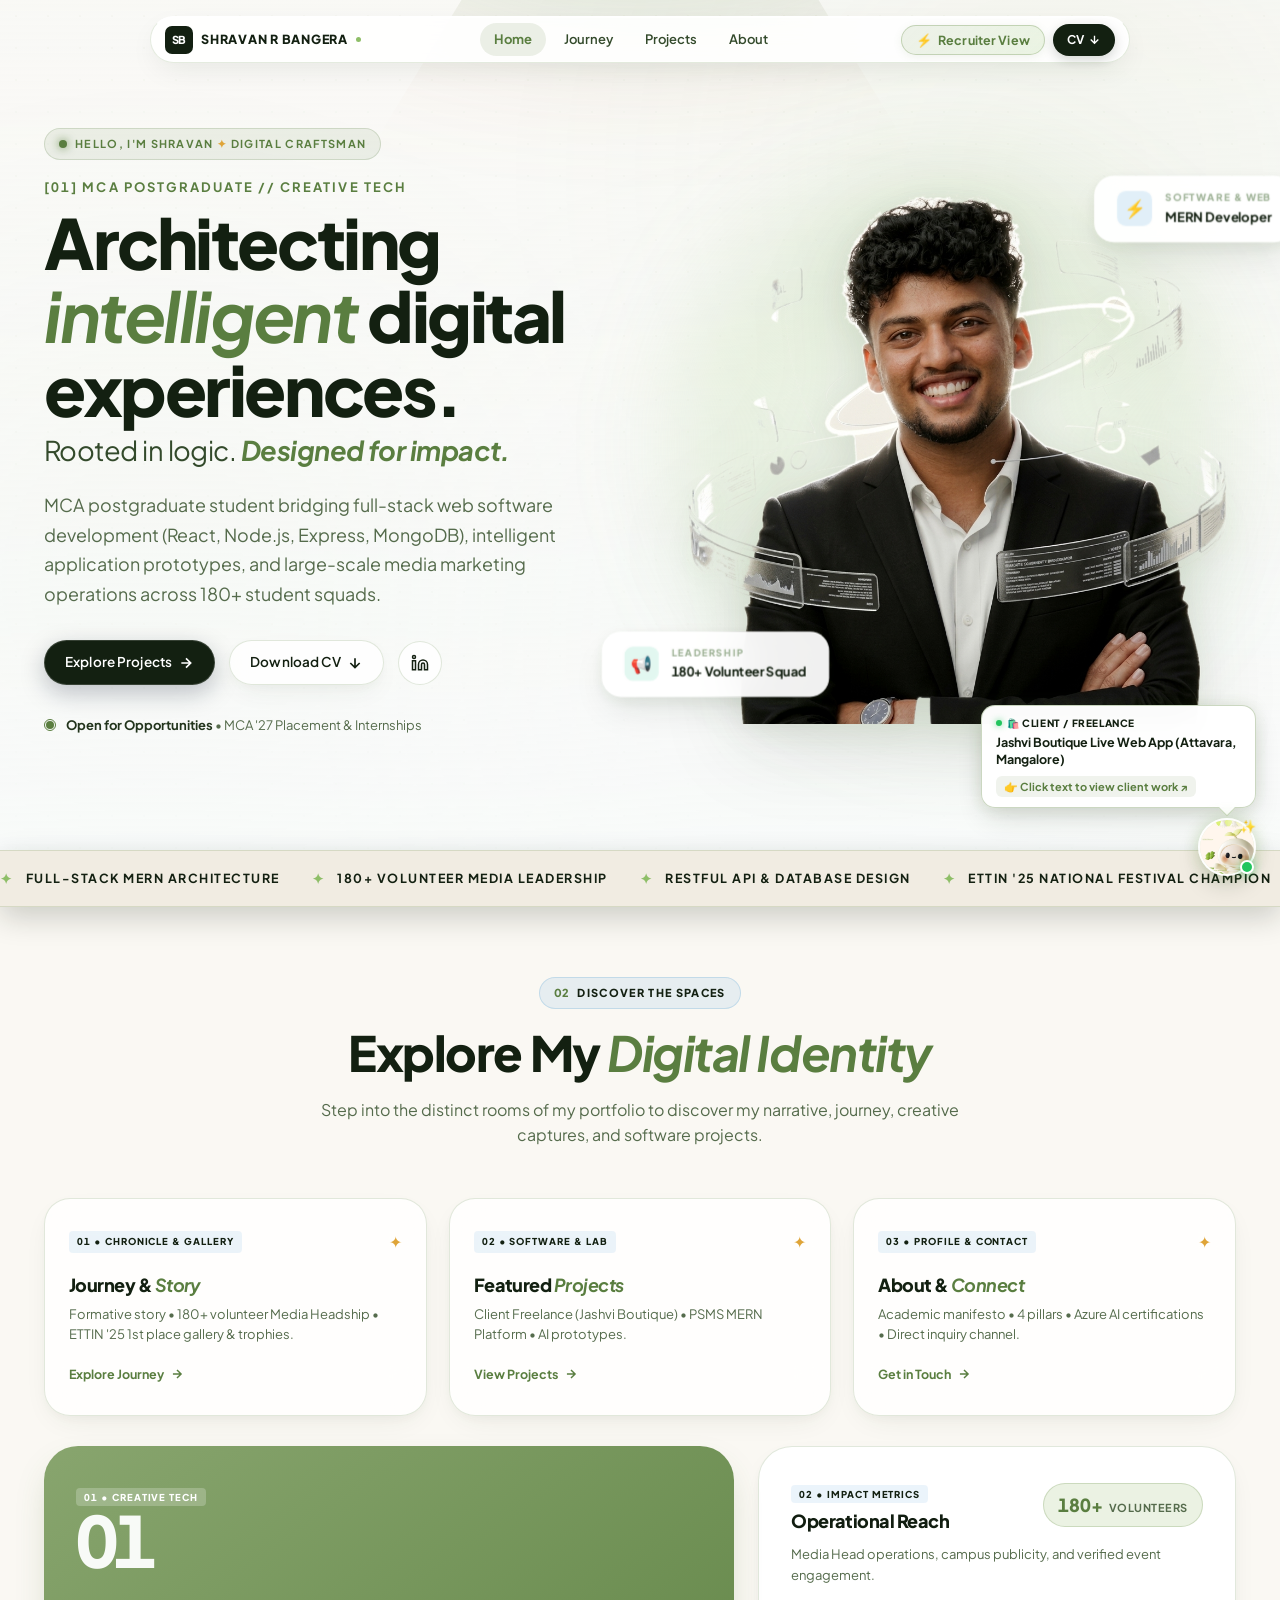
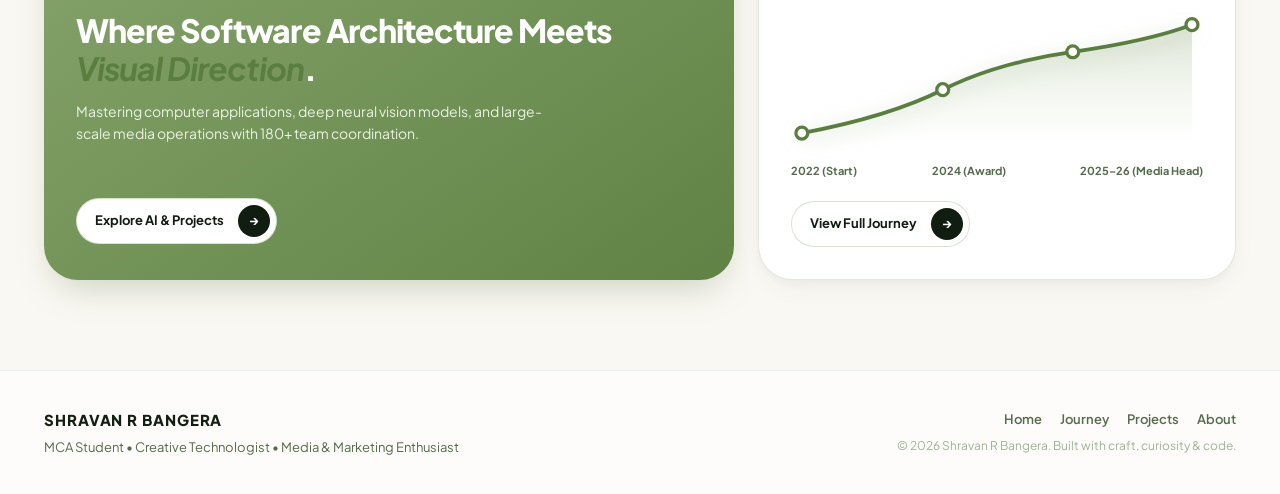
==== commit 47ff0dc5: "feat: add Jashvi Boutique client freelance showcase and live cover preview" ====
--- a/index.html
+++ b/index.html
@@ -251,7 +251,7 @@
               <span class="sparkle-star">✦</span>
             </div>
             <h3 class="portal-title editorial-display-heading">Featured <em>Projects</em></h3>
-            <p class="portal-sub">Photo Studio Management System (PSMS) &bull; Full-stack MERN apps &bull; AI prototypes.</p>
+            <p class="portal-sub">Client Freelance (Jashvi Boutique) &bull; PSMS MERN Platform &bull; AI prototypes.</p>
             <div class="portal-cta-arrow">
               <span>View Projects</span>
               <svg width="14" height="14" viewBox="0 0 24 24" fill="none" stroke="currentColor" stroke-width="2.5"><path d="M5 12h14M12 5l7 7-7 7"/></svg>
@@ -411,7 +411,7 @@
             <li><strong>Media Head (MCA Dept, NMAMIT):</strong> Coordinated logistics &amp; media across 5+ programs with 180+ volunteers; published 15+ promotional campaigns.</li>
             <li><strong>Media Team Member (BCA Program):</strong> Grew average post engagement by 87% across 4 departmental events; cut documentation time by 50% using AI tools.</li>
             <li><strong>Internship (Zephyr Technologies):</strong> Prepared technical documentation for MERN Stack projects and development workflows.</li>
-            <li><strong>Featured Projects:</strong> Photo Studio Management System (PSMS &mdash; MERN Stack) &amp; FoodIQ (AI prototype).</li>
+            <li><strong>Featured &amp; Client Projects:</strong> Jashvi Boutique (Client Freelance Web App &mdash; Render) &bull; Photo Studio Management System (PSMS &mdash; MERN Stack) &bull; FoodIQ (AI prototype).</li>
             <li><strong>Honours &amp; Awards:</strong> 1st Place Photography (Nitte Aqua Lens 2024 University Level &amp; ETTIN 2025 National Fest); 2nd Place (AGON 2024).</li>
           </ul>
 
--- a/style.css
+++ b/style.css
@@ -5395,4 +5395,25 @@
   font-family: var(--font-display);
 }
 
-
+/* 19.6 Client & Freelance Showcase Utilities */
+@keyframes liveDotPulse {
+  0% { transform: scale(0.95); box-shadow: 0 0 0 0 rgba(34, 197, 94, 0.7); }
+  70% { transform: scale(1.15); box-shadow: 0 0 0 6px rgba(34, 197, 94, 0); }
+  100% { transform: scale(0.95); box-shadow: 0 0 0 0 rgba(34, 197, 94, 0); }
+}
+
+.live-dot-pulse {
+  animation: liveDotPulse 2s cubic-bezier(0.4, 0, 0.6, 1) infinite;
+}
+
+.client-card-gold {
+  border-top: 3px solid #D4AF37 !important;
+  transition: transform 0.35s cubic-bezier(0.34, 1.56, 0.64, 1), box-shadow 0.35s ease;
+}
+
+.client-card-gold:hover {
+  box-shadow: 0 20px 40px -15px rgba(212, 175, 55, 0.18), 0 0 0 1px rgba(212, 175, 55, 0.3);
+}
+
+
+
